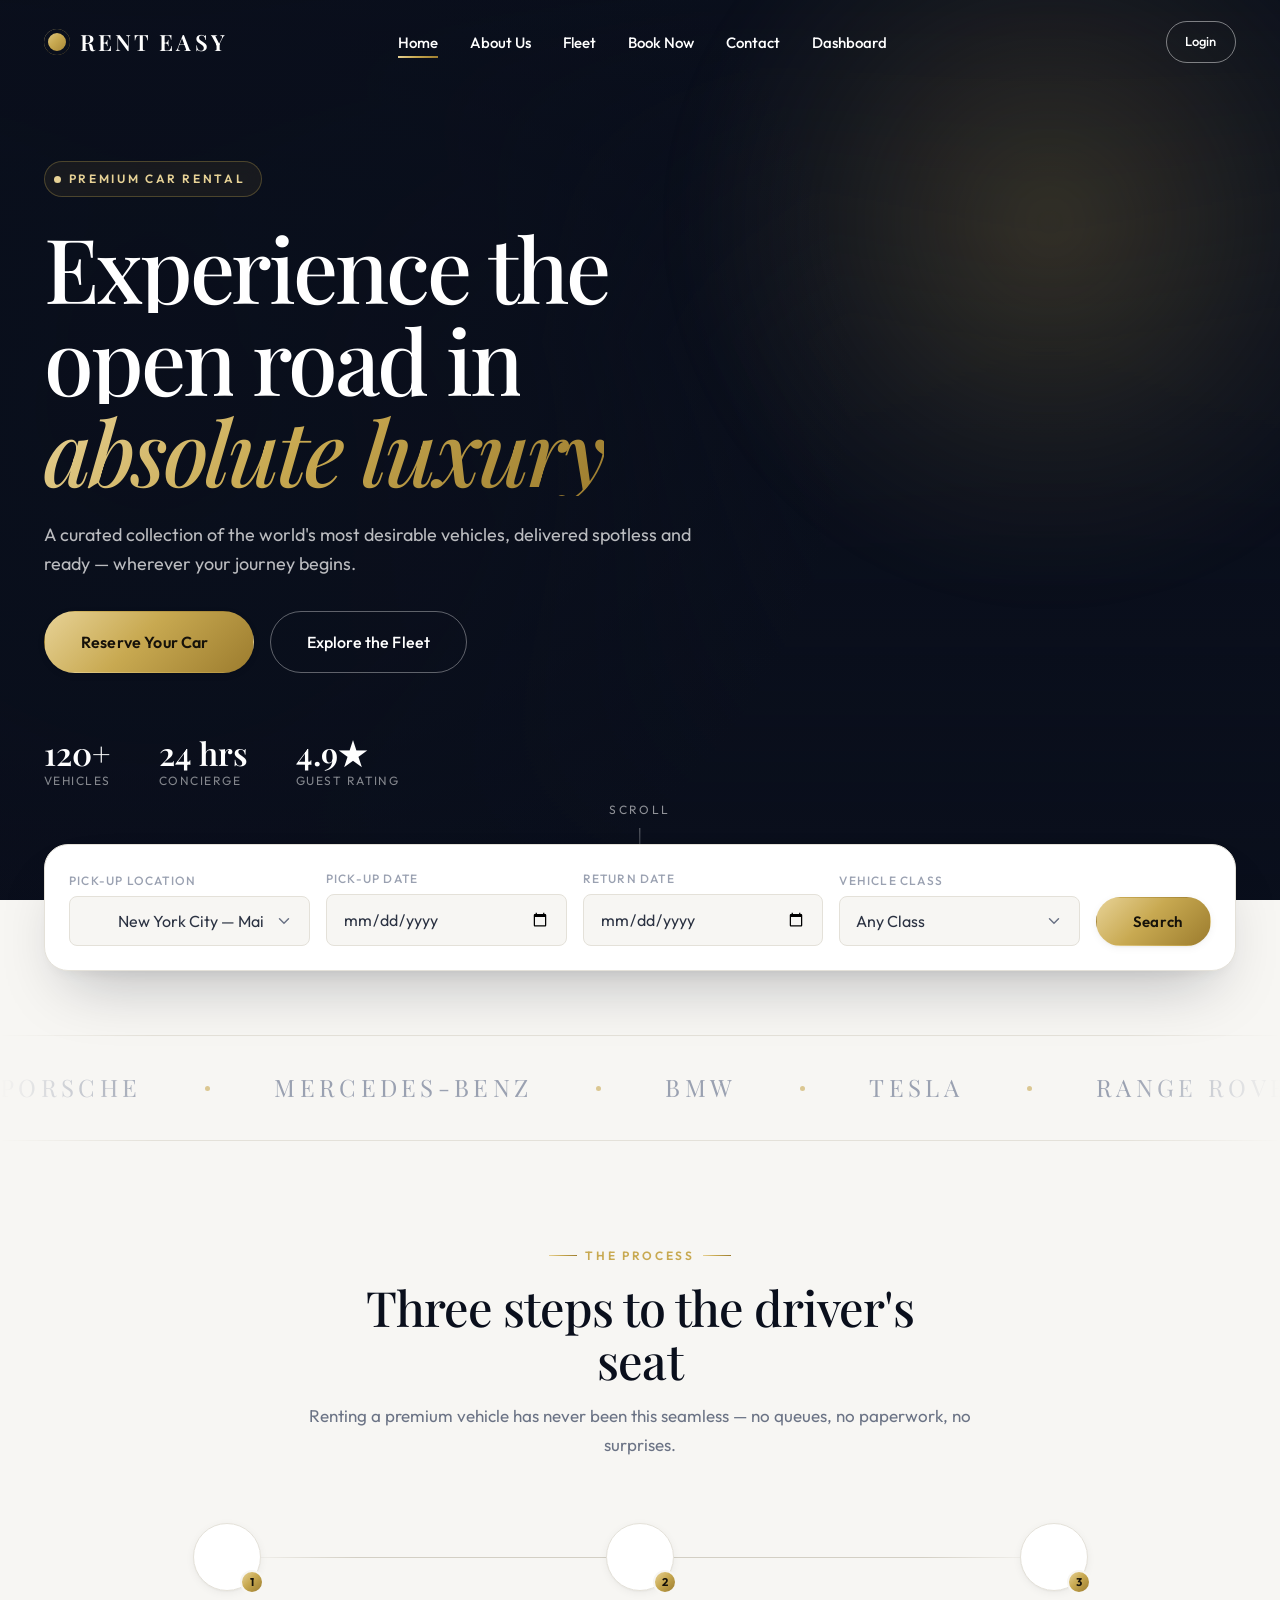
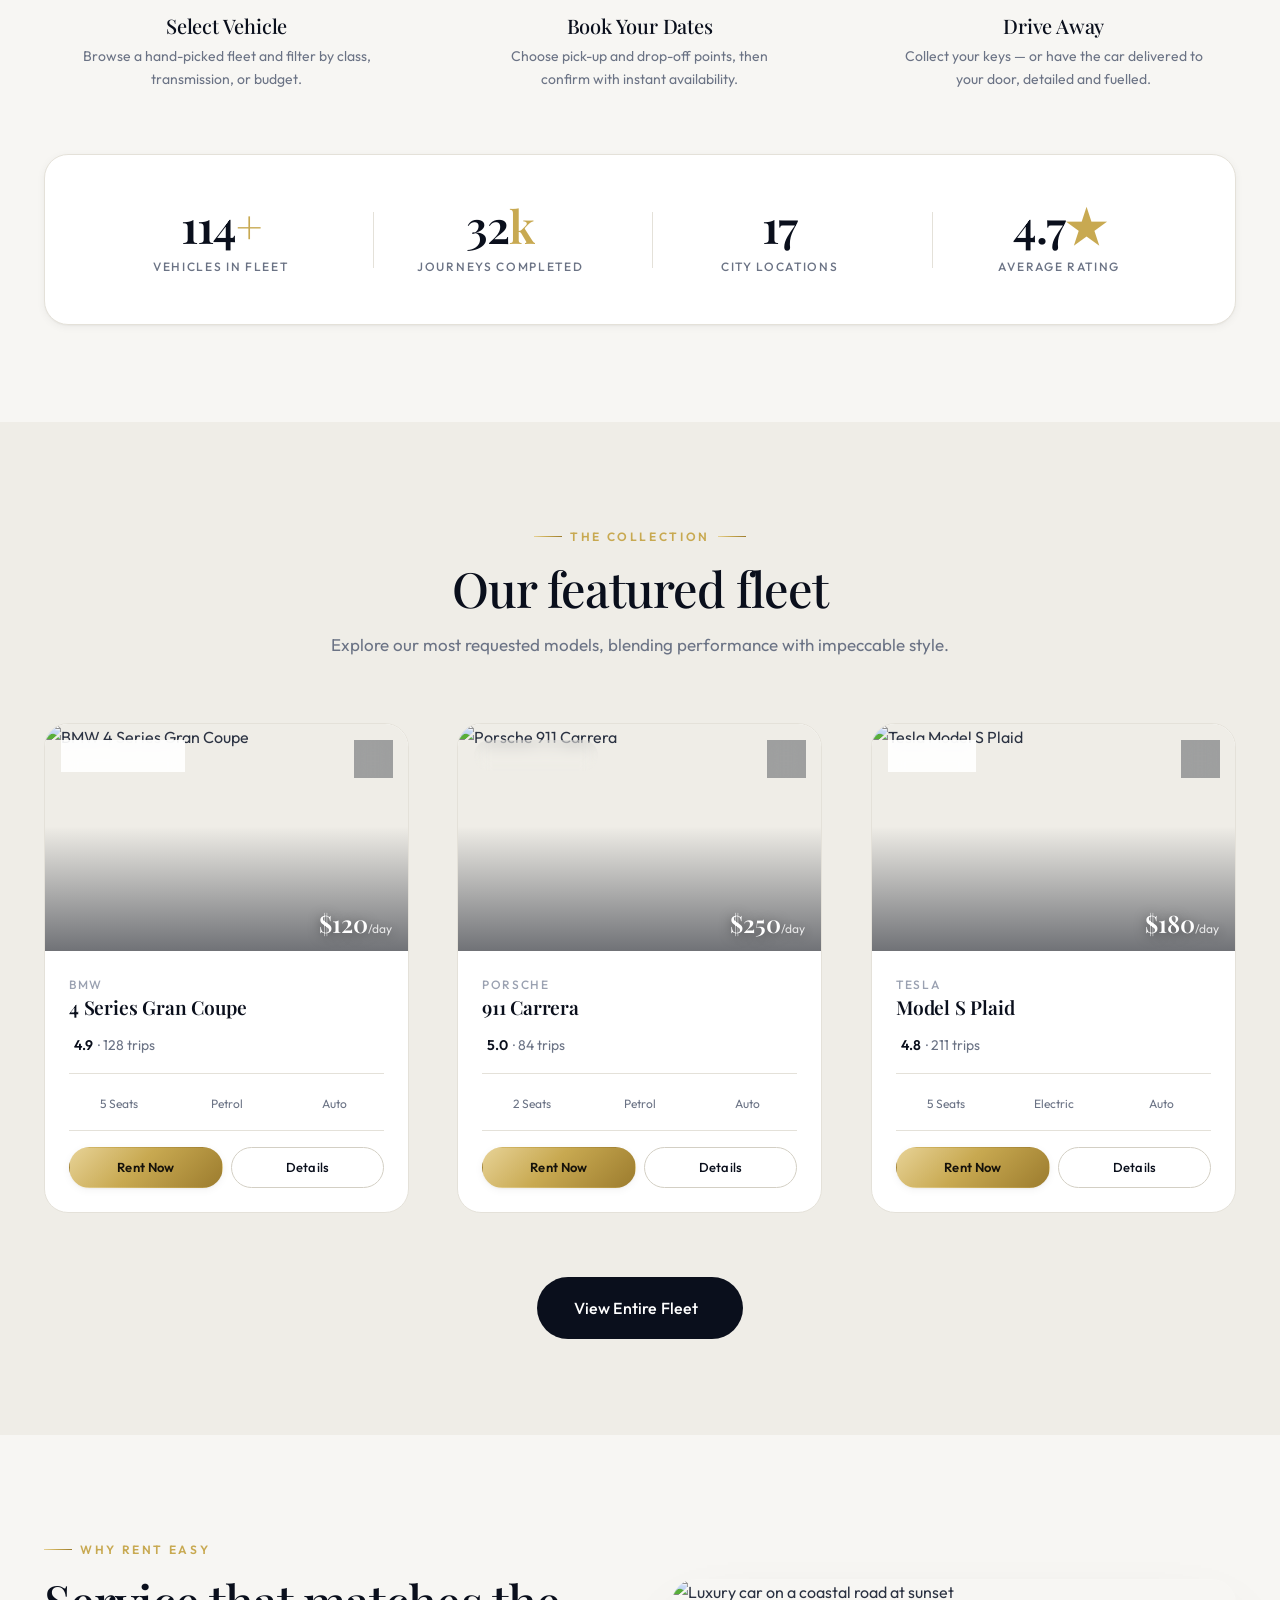
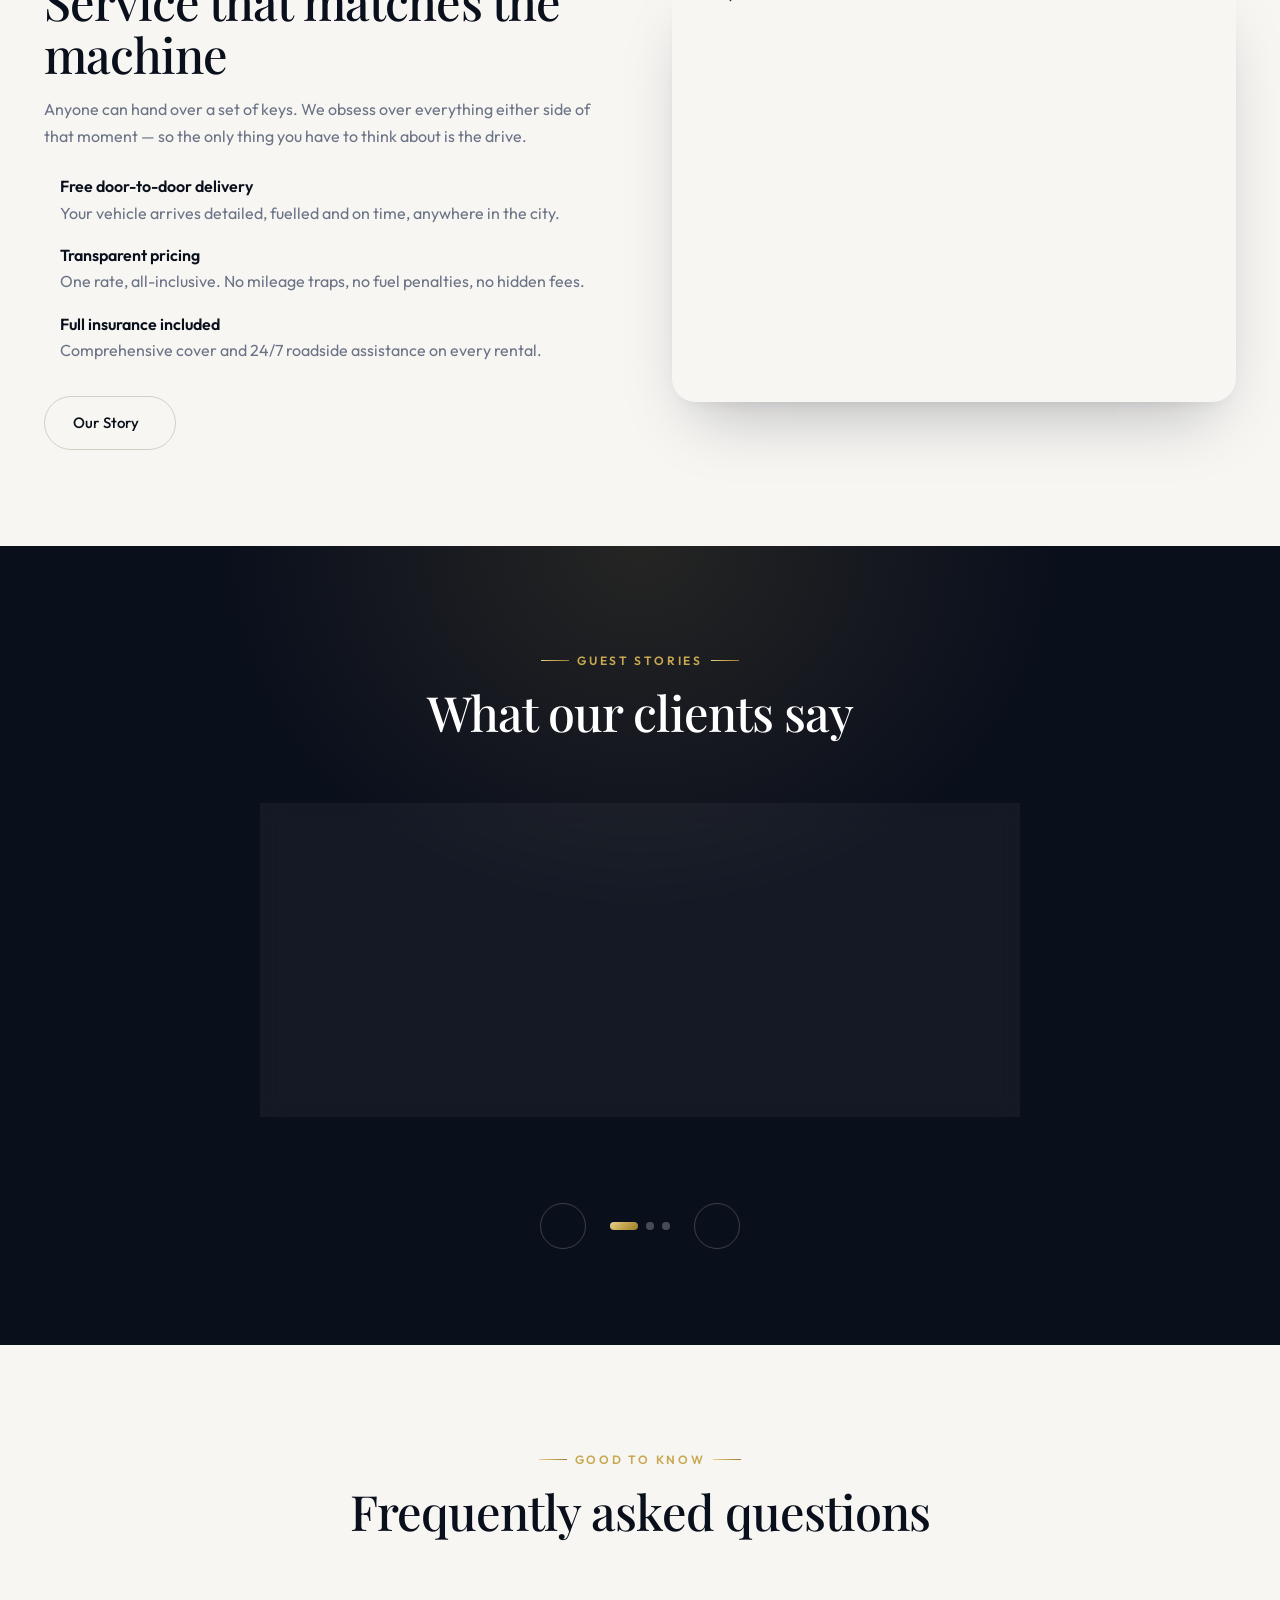
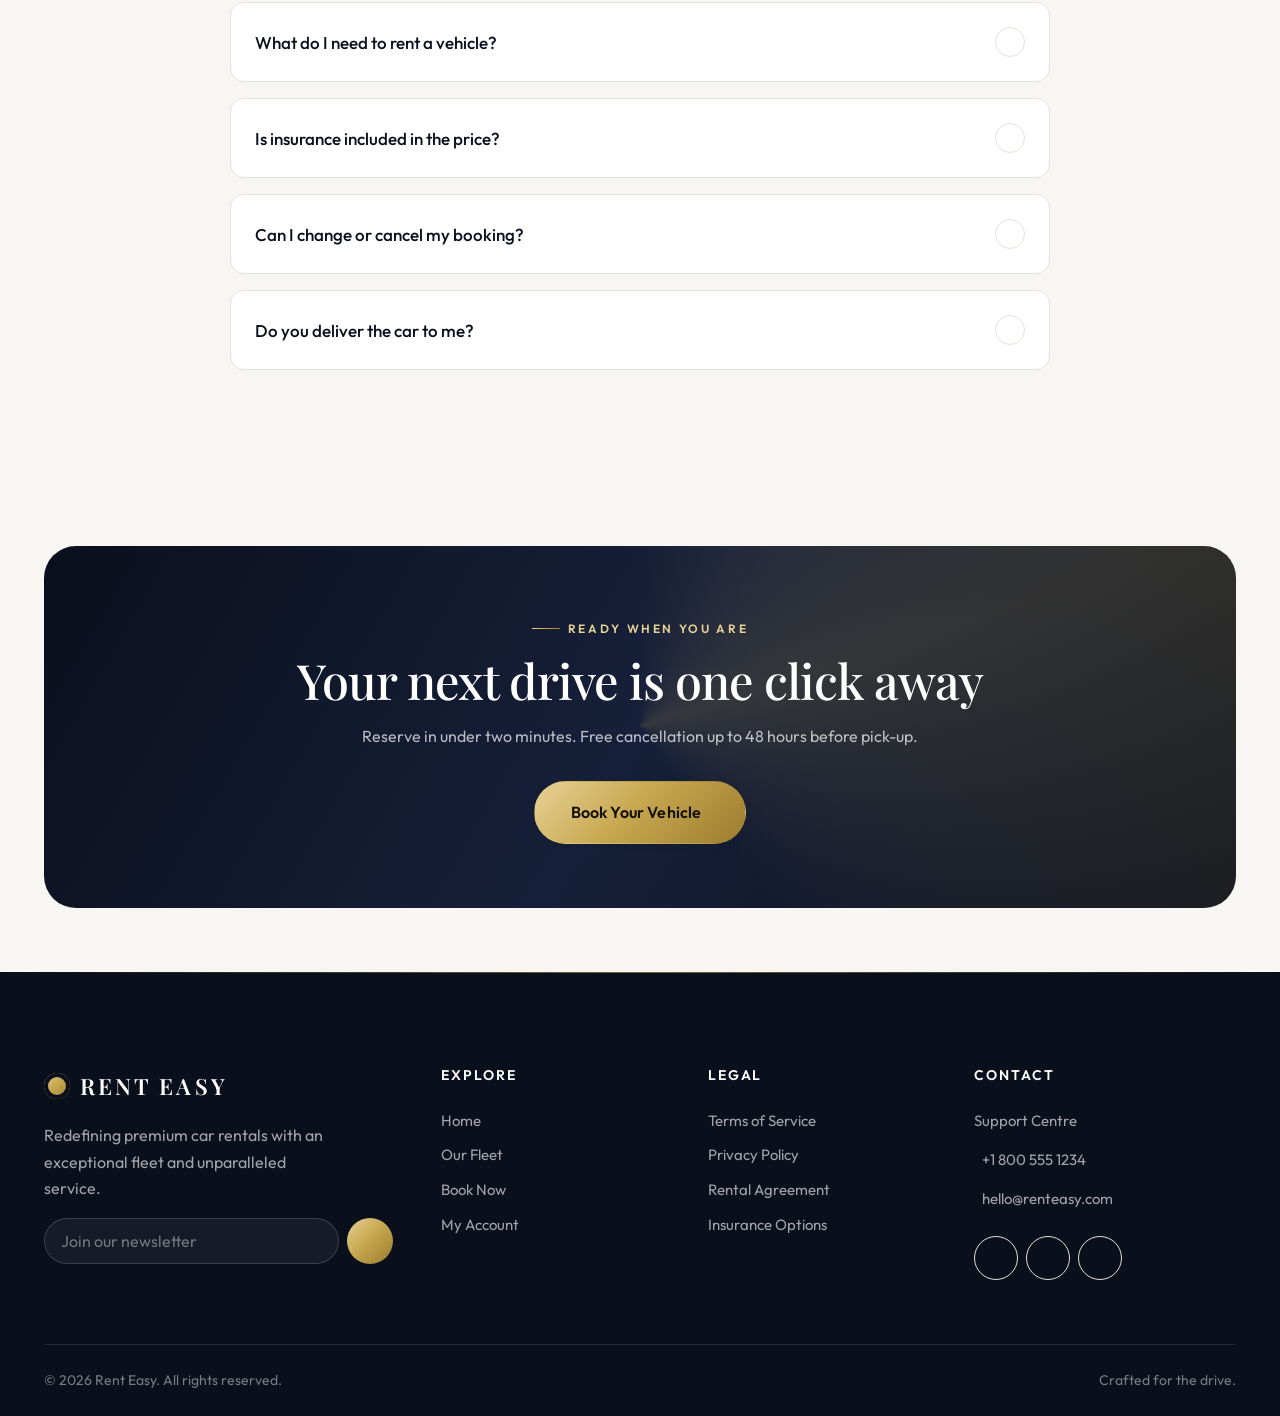
==== index.html @ 40c38293 "first commit" ====
<!DOCTYPE html>
<html lang="en" data-theme="light" dir="ltr">
<head>
  <meta charset="UTF-8">
  <meta name="viewport" content="width=device-width, initial-scale=1.0">
  <title>Rent Easy | Premium Car Rental</title>
  <meta name="description" content="Premium car rental service offering luxury, comfort, and performance vehicles for any occasion.">
  <meta name="theme-color" content="#0A0F1C">

  <!-- Fonts -->
  <link rel="preconnect" href="https://fonts.googleapis.com">
  <link rel="preconnect" href="https://fonts.gstatic.com" crossorigin>

  <!-- Icons -->
  <script src="https://unpkg.com/@phosphor-icons/web"></script>

  <!-- CSS -->
  <link rel="stylesheet" href="assets/css/style.css">
  <link rel="stylesheet" href="assets/css/rtl.css">

  <!-- JSON-LD for SEO -->
  <script type="application/ld+json">
  {
    "@context": "https://schema.org",
    "@type": "AutoRental",
    "name": "Rent Easy",
    "description": "Premium car rental service.",
    "url": "https://renteasy.example.com",
    "telephone": "+1-800-555-1234"
  }
  </script>
</head>
<body class="nav-on-dark">

  <!-- Navbar -->
  <nav class="navbar">
    <div class="container nav-container">
      <a href="index.html" class="logo">RENT EASY</a>

      <ul class="nav-links">
        <li><a href="index.html" class="nav-link active">Home</a></li>
        <li><a href="about.html" class="nav-link">About Us</a></li>
        <li><a href="fleet.html" class="nav-link">Fleet</a></li>
        <li><a href="booking.html" class="nav-link">Book Now</a></li>
        <li><a href="contact.html" class="nav-link">Contact</a></li>
        <li><a href="dashboard.html" class="nav-link">Dashboard</a></li>
      </ul>

      <div class="nav-actions">
        <button class="theme-toggle desktop-only" aria-label="Toggle Dark Mode">
          <i class="ph ph-moon"></i>
        </button>
        <button class="rtl-toggle desktop-only" aria-label="Toggle RTL">
          <i class="ph ph-arrows-left-right"></i>
        </button>
        <a href="login.html" class="btn btn-outline btn-sm desktop-only">Login</a>
        <button class="hamburger" aria-label="Menu">
          <i class="ph ph-list"></i>
        </button>
      </div>
    </div>
  </nav>

  <!-- Mobile Drawer -->
  <div class="drawer-overlay"></div>
  <aside class="mobile-drawer" aria-hidden="true">
    <div class="drawer-header">
      <a href="index.html" class="logo">RENT EASY</a>
      <button class="close-drawer" aria-label="Close Menu">
        <i class="ph ph-x"></i>
      </button>
    </div>

    <div class="drawer-links">
      <a href="index.html" class="nav-link active">Home <i class="ph ph-arrow-up-right"></i></a>
      <a href="about.html" class="nav-link">About Us <i class="ph ph-arrow-up-right"></i></a>
      <a href="fleet.html" class="nav-link">Fleet <i class="ph ph-arrow-up-right"></i></a>
      <a href="booking.html" class="nav-link">Book Now <i class="ph ph-arrow-up-right"></i></a>
      <a href="contact.html" class="nav-link">Contact <i class="ph ph-arrow-up-right"></i></a>
      <a href="dashboard.html" class="nav-link">Dashboard <i class="ph ph-arrow-up-right"></i></a>
      <a href="login.html" class="nav-link">Login <i class="ph ph-arrow-up-right"></i></a>
    </div>

    <div class="drawer-actions">
      <button class="theme-toggle">
        <i class="ph ph-moon"></i> Toggle Theme
      </button>
      <button class="rtl-toggle">
        <i class="ph ph-arrows-left-right"></i> Toggle Direction
      </button>
      <a href="booking.html" class="btn btn-primary btn-block">Reserve a Vehicle</a>
    </div>
  </aside>

  <main>
    <!-- Hero -->
    <section class="hero">
      <div class="hero-bg">
        <img src="https://images.unsplash.com/photo-1503376780353-7e6692767b70?ixlib=rb-4.0.3&auto=format&fit=crop&w=2000&q=80"
             alt="" aria-hidden="true" fetchpriority="high">
      </div>

      <div class="container">
        <div class="hero-content">
          <span class="hero-subtitle">Premium Car Rental</span>
          <h1 class="hero-title reveal-words">Experience the open road in <em>absolute luxury</em></h1>
          <p class="hero-desc">
            A curated collection of the world's most desirable vehicles, delivered
            spotless and ready — wherever your journey begins.
          </p>
          <div class="hero-cta">
            <a href="booking.html" class="btn btn-primary btn-lg">Reserve Your Car <i class="ph ph-arrow-right"></i></a>
            <a href="fleet.html" class="btn btn-outline btn-lg">Explore the Fleet</a>
          </div>

          <div class="hero-trust">
            <div class="hero-trust-item">
              <strong>120+</strong>
              <span>Vehicles</span>
            </div>
            <div class="hero-trust-item">
              <strong>24 hrs</strong>
              <span>Concierge</span>
            </div>
            <div class="hero-trust-item">
              <strong>4.9★</strong>
              <span>Guest Rating</span>
            </div>
          </div>
        </div>
      </div>

      <div class="scroll-cue" aria-hidden="true">
        <span>Scroll</span>
        <span class="scroll-cue-line"></span>
      </div>
    </section>

    <!-- Quick availability search -->
    <div class="container quick-search">
      <form class="quick-search-inner" action="booking.html" data-reveal="scale">
        <div class="form-group">
          <label class="form-label" for="qs-location">Pick-up Location</label>
          <div class="input-icon">
            <select class="form-control" id="qs-location" name="location">
              <option>New York City — Main Hub</option>
              <option>Los Angeles — Airport Hub</option>
              <option>Miami — Beachfront</option>
              <option>Chicago — Downtown</option>
            </select>
          </div>
        </div>
        <div class="form-group">
          <label class="form-label" for="qs-pickup">Pick-up Date</label>
          <input type="date" class="form-control" id="qs-pickup" name="pickup">
        </div>
        <div class="form-group">
          <label class="form-label" for="qs-return">Return Date</label>
          <input type="date" class="form-control" id="qs-return" name="return">
        </div>
        <div class="form-group">
          <label class="form-label" for="qs-class">Vehicle Class</label>
          <select class="form-control" id="qs-class" name="class">
            <option>Any Class</option>
            <option>Luxury Sedan</option>
            <option>Sports</option>
            <option>SUV</option>
            <option>Electric</option>
          </select>
        </div>
        <button type="submit" class="btn btn-primary">
          <i class="ph ph-magnifying-glass"></i> Search
        </button>
      </form>
    </div>

    <!-- Brand marquee -->
    <div class="marquee" aria-label="Brands in our fleet">
      <div class="marquee-track">
        <span class="marquee-item">Porsche</span>
        <span class="marquee-item">Mercedes-Benz</span>
        <span class="marquee-item">BMW</span>
        <span class="marquee-item">Tesla</span>
        <span class="marquee-item">Range Rover</span>
        <span class="marquee-item">Audi</span>
        <span class="marquee-item">Lexus</span>
      </div>
    </div>

    <!-- How It Works -->
    <section class="process">
      <div class="container text-center">
        <div class="section-heading text-center" data-reveal>
          <span class="eyebrow">The Process</span>
          <h2>Three steps to the driver's seat</h2>
          <p>Renting a premium vehicle has never been this seamless — no queues, no paperwork, no surprises.</p>
        </div>

        <div class="process-steps">
          <div class="process-step" data-reveal data-reveal-delay="0.05">
            <div class="step-orb" data-step="1"><i class="ph ph-car-profile"></i></div>
            <h3>Select Vehicle</h3>
            <p>Browse a hand-picked fleet and filter by class, transmission, or budget.</p>
          </div>
          <div class="process-step" data-reveal data-reveal-delay="0.15">
            <div class="step-orb" data-step="2"><i class="ph ph-calendar-check"></i></div>
            <h3>Book Your Dates</h3>
            <p>Choose pick-up and drop-off points, then confirm with instant availability.</p>
          </div>
          <div class="process-step" data-reveal data-reveal-delay="0.25">
            <div class="step-orb" data-step="3"><i class="ph ph-key"></i></div>
            <h3>Drive Away</h3>
            <p>Collect your keys — or have the car delivered to your door, detailed and fuelled.</p>
          </div>
        </div>

        <div class="stat-strip mt-8" data-reveal>
          <div class="stat">
            <span class="stat-num"><span data-count="120">0</span><span class="suffix">+</span></span>
            <span class="stat-label">Vehicles in Fleet</span>
          </div>
          <div class="stat">
            <span class="stat-num"><span data-count="34">0</span><span class="suffix">k</span></span>
            <span class="stat-label">Journeys Completed</span>
          </div>
          <div class="stat">
            <span class="stat-num"><span data-count="18">0</span></span>
            <span class="stat-label">City Locations</span>
          </div>
          <div class="stat">
            <span class="stat-num"><span data-count="4.9">0</span><span class="suffix">★</span></span>
            <span class="stat-label">Average Rating</span>
          </div>
        </div>
      </div>
    </section>

    <!-- Featured Fleet -->
    <section class="featured-fleet surface-alt">
      <div class="container">
        <div class="section-heading text-center" data-reveal>
          <span class="eyebrow">The Collection</span>
          <h2>Our featured fleet</h2>
          <p>Explore our most requested models, blending performance with impeccable style.</p>
        </div>

        <div class="grid grid-3">
          <!-- Car 1 -->
          <article class="vehicle-card" data-tilt="6" data-reveal data-reveal-delay="0.05">
            <div class="vehicle-media">
              <img src="https://images.unsplash.com/photo-1555215695-3004980ad54e?ixlib=rb-4.0.3&auto=format&fit=crop&w=900&q=80"
                   alt="BMW 4 Series Gran Coupe" loading="lazy">
              <span class="badge vehicle-tag">Luxury Sedan</span>
              <button class="vehicle-fav" type="button" data-fav="bmw-4" aria-label="Save BMW 4 Series to shortlist">
                <i class="ph ph-heart"></i>
              </button>
              <div class="vehicle-price-float">$120<small>/day</small></div>
            </div>
            <div class="vehicle-body">
              <div class="vehicle-head">
                <span class="vehicle-class">BMW</span>
                <h3 class="vehicle-name">4 Series Gran Coupe</h3>
              </div>
              <span class="vehicle-rating"><i class="ph-fill ph-star"></i> <b>4.9</b> · 128 trips</span>
              <div class="vehicle-specs">
                <div><i class="ph ph-users"></i> 5 Seats</div>
                <div><i class="ph ph-gas-pump"></i> Petrol</div>
                <div><i class="ph ph-steering-wheel"></i> Auto</div>
              </div>
              <div class="vehicle-actions">
                <a href="booking.html" class="btn btn-primary btn-sm">Rent Now</a>
                <a href="fleet.html" class="btn btn-outline btn-sm">Details</a>
              </div>
            </div>
          </article>

          <!-- Car 2 -->
          <article class="vehicle-card" data-tilt="6" data-reveal data-reveal-delay="0.15">
            <div class="vehicle-media">
              <img src="https://images.unsplash.com/photo-1503376760367-15637299ee85?ixlib=rb-4.0.3&auto=format&fit=crop&w=900&q=80"
                   alt="Porsche 911 Carrera" loading="lazy">
              <span class="badge vehicle-tag is-gold">Most Wanted</span>
              <button class="vehicle-fav" type="button" data-fav="porsche-911" aria-label="Save Porsche 911 to shortlist">
                <i class="ph ph-heart"></i>
              </button>
              <div class="vehicle-price-float">$250<small>/day</small></div>
            </div>
            <div class="vehicle-body">
              <div class="vehicle-head">
                <span class="vehicle-class">Porsche</span>
                <h3 class="vehicle-name">911 Carrera</h3>
              </div>
              <span class="vehicle-rating"><i class="ph-fill ph-star"></i> <b>5.0</b> · 84 trips</span>
              <div class="vehicle-specs">
                <div><i class="ph ph-users"></i> 2 Seats</div>
                <div><i class="ph ph-gas-pump"></i> Petrol</div>
                <div><i class="ph ph-steering-wheel"></i> Auto</div>
              </div>
              <div class="vehicle-actions">
                <a href="booking.html" class="btn btn-primary btn-sm">Rent Now</a>
                <a href="fleet.html" class="btn btn-outline btn-sm">Details</a>
              </div>
            </div>
          </article>

          <!-- Car 3 -->
          <article class="vehicle-card" data-tilt="6" data-reveal data-reveal-delay="0.25">
            <div class="vehicle-media">
              <img src="https://images.unsplash.com/photo-1606664515524-ed2f786a0bd6?ixlib=rb-4.0.3&auto=format&fit=crop&w=900&q=80"
                   alt="Tesla Model S Plaid" loading="lazy">
              <span class="badge vehicle-tag">Electric</span>
              <button class="vehicle-fav" type="button" data-fav="tesla-s" aria-label="Save Tesla Model S to shortlist">
                <i class="ph ph-heart"></i>
              </button>
              <div class="vehicle-price-float">$180<small>/day</small></div>
            </div>
            <div class="vehicle-body">
              <div class="vehicle-head">
                <span class="vehicle-class">Tesla</span>
                <h3 class="vehicle-name">Model S Plaid</h3>
              </div>
              <span class="vehicle-rating"><i class="ph-fill ph-star"></i> <b>4.8</b> · 211 trips</span>
              <div class="vehicle-specs">
                <div><i class="ph ph-users"></i> 5 Seats</div>
                <div><i class="ph ph-lightning"></i> Electric</div>
                <div><i class="ph ph-steering-wheel"></i> Auto</div>
              </div>
              <div class="vehicle-actions">
                <a href="booking.html" class="btn btn-primary btn-sm">Rent Now</a>
                <a href="fleet.html" class="btn btn-outline btn-sm">Details</a>
              </div>
            </div>
          </article>
        </div>

        <div class="text-center mt-8" data-reveal>
          <a href="fleet.html" class="btn btn-ink btn-lg">View Entire Fleet <i class="ph ph-arrow-right"></i></a>
        </div>
      </div>
    </section>

    <!-- Why us -->
    <section>
      <div class="container">
        <div class="split">
          <div data-reveal="left">
            <span class="eyebrow">Why Rent Easy</span>
            <h2>Service that matches the machine</h2>
            <p style="color: var(--text-muted); margin-top: var(--spacing-3);">
              Anyone can hand over a set of keys. We obsess over everything either side of that
              moment — so the only thing you have to think about is the drive.
            </p>

            <ul class="check-list">
              <li>
                <i class="ph-fill ph-check-circle"></i>
                <div><strong>Free door-to-door delivery</strong>Your vehicle arrives detailed, fuelled and on time, anywhere in the city.</div>
              </li>
              <li>
                <i class="ph-fill ph-check-circle"></i>
                <div><strong>Transparent pricing</strong>One rate, all-inclusive. No mileage traps, no fuel penalties, no hidden fees.</div>
              </li>
              <li>
                <i class="ph-fill ph-check-circle"></i>
                <div><strong>Full insurance included</strong>Comprehensive cover and 24/7 roadside assistance on every rental.</div>
              </li>
            </ul>

            <a href="about.html" class="btn btn-outline mt-5">Our Story <i class="ph ph-arrow-right"></i></a>
          </div>

          <div class="split-media" data-reveal="right">
            <img src="https://images.unsplash.com/photo-1560958089-b8a1929cea89?ixlib=rb-4.0.3&auto=format&fit=crop&w=1000&q=80"
                 alt="Luxury car on a coastal road at sunset" loading="lazy">
            <div class="float-card">
              <i class="ph-fill ph-seal-check"></i>
              <div>
                <strong>Zero-deposit rentals</strong>
                <span>On all verified accounts</span>
              </div>
            </div>
          </div>
        </div>
      </div>
    </section>

    <!-- Testimonials -->
    <section class="testimonials">
      <div class="container">
        <div class="section-heading text-center" data-reveal>
          <span class="eyebrow">Guest Stories</span>
          <h2>What our clients say</h2>
        </div>

        <div class="carousel" data-carousel="7000">
          <div class="carousel-viewport">
            <div class="carousel-track">
              <div class="carousel-slide">
                <figure class="testimonial-card">
                  <i class="ph-fill ph-quotes quote-mark"></i>
                  <div class="testimonial-stars" aria-label="Rated 5 out of 5">★★★★★</div>
                  <blockquote>
                    The seamless booking process and the immaculate condition of the Porsche 911
                    made our weekend trip absolutely perfect.
                  </blockquote>
                  <figcaption class="testimonial-author">
                    <img class="author-avatar" src="https://images.unsplash.com/photo-1500648767791-00dcc994a43e?ixlib=rb-4.0.3&auto=format&fit=crop&w=120&q=80" alt="" loading="lazy">
                    <div>
                      <h4>Michael D.</h4>
                      <span>Business Executive</span>
                    </div>
                  </figcaption>
                </figure>
              </div>

              <div class="carousel-slide">
                <figure class="testimonial-card">
                  <i class="ph-fill ph-quotes quote-mark"></i>
                  <div class="testimonial-stars" aria-label="Rated 5 out of 5">★★★★★</div>
                  <blockquote>
                    Rent Easy completely redefined my expectations. A high-end fleet, transparent
                    pricing, and support that actually picks up the phone.
                  </blockquote>
                  <figcaption class="testimonial-author">
                    <img class="author-avatar" src="https://images.unsplash.com/photo-1494790108377-be9c29b29330?ixlib=rb-4.0.3&auto=format&fit=crop&w=120&q=80" alt="" loading="lazy">
                    <div>
                      <h4>Sarah Jenkins</h4>
                      <span>Frequent Traveller</span>
                    </div>
                  </figcaption>
                </figure>
              </div>

              <div class="carousel-slide">
                <figure class="testimonial-card">
                  <i class="ph-fill ph-quotes quote-mark"></i>
                  <div class="testimonial-stars" aria-label="Rated 5 out of 5">★★★★★</div>
                  <blockquote>
                    They delivered the Range Rover to my hotel at 6am without a single reminder.
                    That is the whole service in one sentence.
                  </blockquote>
                  <figcaption class="testimonial-author">
                    <img class="author-avatar" src="https://images.unsplash.com/photo-1507003211169-0a1dd7228f2d?ixlib=rb-4.0.3&auto=format&fit=crop&w=120&q=80" alt="" loading="lazy">
                    <div>
                      <h4>Aditya R.</h4>
                      <span>Film Producer</span>
                    </div>
                  </figcaption>
                </figure>
              </div>
            </div>
          </div>

          <div class="carousel-controls">
            <button class="carousel-btn" type="button" data-carousel-prev aria-label="Previous testimonial">
              <i class="ph ph-arrow-left"></i>
            </button>
            <div class="carousel-dots"></div>
            <button class="carousel-btn" type="button" data-carousel-next aria-label="Next testimonial">
              <i class="ph ph-arrow-right"></i>
            </button>
          </div>
        </div>
      </div>
    </section>

    <!-- FAQ -->
    <section>
      <div class="container">
        <div class="section-heading text-center" data-reveal>
          <span class="eyebrow">Good to Know</span>
          <h2>Frequently asked questions</h2>
        </div>

        <div class="accordion" data-reveal>
          <div class="accordion-item">
            <button class="accordion-trigger" type="button">
              What do I need to rent a vehicle?
              <span class="accordion-icon"><i class="ph ph-plus"></i></span>
            </button>
            <div class="accordion-panel">
              <div class="accordion-panel-inner">
                A valid driving licence held for at least two years, a government-issued photo ID,
                and a credit card in the main driver's name. Drivers must be 23 or older for
                standard classes, and 28 or older for our performance range.
              </div>
            </div>
          </div>

          <div class="accordion-item">
            <button class="accordion-trigger" type="button">
              Is insurance included in the price?
              <span class="accordion-icon"><i class="ph ph-plus"></i></span>
            </button>
            <div class="accordion-panel">
              <div class="accordion-panel-inner">
                Yes. Every rental includes comprehensive cover, theft protection and 24/7 roadside
                assistance. Optional zero-excess cover can be added at checkout for $18 per day.
              </div>
            </div>
          </div>

          <div class="accordion-item">
            <button class="accordion-trigger" type="button">
              Can I change or cancel my booking?
              <span class="accordion-icon"><i class="ph ph-plus"></i></span>
            </button>
            <div class="accordion-panel">
              <div class="accordion-panel-inner">
                Free changes and full refunds are available up to 48 hours before pick-up.
                Within 48 hours we credit the full amount against a future rental.
              </div>
            </div>
          </div>

          <div class="accordion-item">
            <button class="accordion-trigger" type="button">
              Do you deliver the car to me?
              <span class="accordion-icon"><i class="ph ph-plus"></i></span>
            </button>
            <div class="accordion-panel">
              <div class="accordion-panel-inner">
                Complimentary delivery and collection is offered within 25 miles of any of our
                18 city hubs. Airport handovers are met kerbside by a member of our concierge team.
              </div>
            </div>
          </div>
        </div>
      </div>
    </section>

    <!-- CTA -->
    <section class="section-tight">
      <div class="container">
        <div class="cta-band" data-reveal="scale">
          <span class="eyebrow" style="color: var(--gold-200);">Ready When You Are</span>
          <h2>Your next drive is one click away</h2>
          <p>Reserve in under two minutes. Free cancellation up to 48 hours before pick-up.</p>
          <a href="booking.html" class="btn btn-primary btn-lg">Book Your Vehicle <i class="ph ph-arrow-right"></i></a>
        </div>
      </div>
    </section>
  </main>

  <!-- Footer -->
  <footer class="footer">
    <div class="container">
      <div class="footer-grid">
        <div class="footer-col">
          <span class="logo">RENT EASY</span>
          <p style="color: rgba(255,255,255,0.62); margin-top: var(--spacing-3); max-width: 280px;">
            Redefining premium car rentals with an exceptional fleet and unparalleled service.
          </p>
          <form class="newsletter">
            <label class="sr-only" for="nl-email">Email address</label>
            <input type="email" id="nl-email" placeholder="Join our newsletter" autocomplete="email">
            <button type="submit" aria-label="Subscribe"><i class="ph ph-paper-plane-tilt"></i></button>
          </form>
        </div>
        <div class="footer-col">
          <h4>Explore</h4>
          <ul class="footer-links">
            <li><a href="index.html">Home</a></li>
            <li><a href="fleet.html">Our Fleet</a></li>
            <li><a href="booking.html">Book Now</a></li>
            <li><a href="dashboard.html">My Account</a></li>
          </ul>
        </div>
        <div class="footer-col">
          <h4>Legal</h4>
          <ul class="footer-links">
            <li><a href="#">Terms of Service</a></li>
            <li><a href="#">Privacy Policy</a></li>
            <li><a href="#">Rental Agreement</a></li>
            <li><a href="#">Insurance Options</a></li>
          </ul>
        </div>
        <div class="footer-col">
          <h4>Contact</h4>
          <ul class="footer-links">
            <li><a href="contact.html">Support Centre</a></li>
            <li><a href="tel:+18005551234"><i class="ph ph-phone"></i> +1 800 555 1234</a></li>
            <li><a href="mailto:hello@renteasy.com"><i class="ph ph-envelope"></i> hello@renteasy.com</a></li>
          </ul>
          <div class="social-links mt-4">
            <a href="#" aria-label="Instagram"><i class="ph ph-instagram-logo"></i></a>
            <a href="#" aria-label="X"><i class="ph ph-twitter-logo"></i></a>
            <a href="#" aria-label="Facebook"><i class="ph ph-facebook-logo"></i></a>
          </div>
        </div>
      </div>
      <div class="footer-bottom">
        <p>&copy; 2026 Rent Easy. All rights reserved.</p>
        <p>Crafted for the drive.</p>
        <!-- GA_TAG -->
      </div>
    </div>
  </footer>

  <!-- Scripts -->
  <script src="assets/js/main.js"></script>
</body>
</html>
---- assets/css/style.css ----
/*
  Website Name: Rent Easy
  Industry: Automotive (Car Rental)
  Design system: "Midnight & Gold" — premium editorial
*/

@import url('https://fonts.googleapis.com/css2?family=Outfit:wght@200;300;400;500;600;700&family=Playfair+Display:ital,wght@0,400;0,500;0,600;0,700;1,400&display=swap');

:root {
  /* Brand */
  --ink: #0A0F1C;          /* deepest midnight */
  --ink-soft: #121A2B;
  --primary: #0A0F1C;
  --secondary: #FFFFFF;

  /* Gold ramp */
  --gold-100: #F6ECC9;
  --gold-200: #E7D296;
  --gold-300: #D4B865;
  --accent: #C8A951;
  --gold-600: #A98A3A;
  --gold-700: #7E6528;
  --gold-gradient: linear-gradient(135deg, #E7D296 0%, #C8A951 45%, #9C7C2E 100%);
  --gold-sheen: linear-gradient(120deg, transparent 20%, rgba(255,255,255,.55) 50%, transparent 80%);

  /* Neutrals — light theme */
  --text-main: #2B3242;
  --text-muted: #6B7385;
  --text-faint: #9AA1B1;
  --bg-main: #F7F6F3;      /* warm bone */
  --bg-alt: #EFEDE7;
  --bg-card: #FFFFFF;
  --border-color: #E4E1D9;
  --border-strong: #D3CFC4;

  --error: #DC2F3C;
  --success: #17915C;

  /* Surfaces */
  --glass: rgba(255, 255, 255, 0.72);
  --glass-border: rgba(255, 255, 255, 0.6);
  --overlay-ink: rgba(10, 15, 28, 0.72);

  /* Typography */
  --font-heading: 'Playfair Display', 'Times New Roman', serif;
  --font-body: 'Outfit', system-ui, -apple-system, sans-serif;

  --fs-display: clamp(3rem, 7vw, 6rem);
  --fs-h1: clamp(2.5rem, 5.2vw, 4.25rem);
  --fs-h2: clamp(2rem, 3.8vw, 3.15rem);
  --fs-h3: clamp(1.35rem, 2.4vw, 1.85rem);
  --fs-body: 1rem;
  --fs-small: 0.875rem;
  --fs-micro: 0.75rem;

  --fw-h1: 500;
  --fw-h2: 500;
  --fw-h3: 500;
  --fw-body: 400;

  --lh-heading: 1.08;
  --lh-body: 1.65;
  --tracking-eyebrow: 0.22em;

  /* Spacing */
  --spacing-1: 0.25rem;
  --spacing-2: 0.5rem;
  --spacing-3: 1rem;
  --spacing-4: 1.5rem;
  --spacing-5: 2rem;
  --spacing-6: 3rem;
  --spacing-8: 4rem;
  --spacing-12: 6rem;
  --spacing-16: 8rem;

  /* UI Tokens */
  --radius-sm: 8px;
  --radius: 14px;
  --radius-lg: 24px;
  --radius-xl: 32px;
  --radius-pill: 999px;

  --shadow-xs: 0 1px 2px rgba(10, 15, 28, .04);
  --shadow-sm: 0 2px 8px rgba(10, 15, 28, .05), 0 1px 2px rgba(10, 15, 28, .04);
  --shadow: 0 12px 32px -12px rgba(10, 15, 28, .16), 0 2px 8px -2px rgba(10, 15, 28, .06);
  --shadow-lg: 0 32px 64px -24px rgba(10, 15, 28, .28), 0 8px 20px -12px rgba(10, 15, 28, .12);
  --shadow-gold: 0 18px 44px -18px rgba(200, 169, 81, .55);

  --ease-out: cubic-bezier(0.16, 1, 0.3, 1);
  --ease-inout: cubic-bezier(0.65, 0, 0.35, 1);
  --transition: all .35s cubic-bezier(0.16, 1, 0.3, 1);

  --nav-h: 84px;
}

[data-theme="dark"] {
  --primary: #FFFFFF;
  --secondary: #0A0F1C;

  --text-main: #E9EBF0;
  --text-muted: #99A1B3;
  --text-faint: #6C7488;
  --bg-main: #060911;
  --bg-alt: #0B1120;
  --bg-card: #0E1522;
  --border-color: #1D2637;
  --border-strong: #2A3549;

  --glass: rgba(14, 21, 34, 0.72);
  --glass-border: rgba(255, 255, 255, 0.08);

  --shadow-xs: 0 1px 2px rgba(0, 0, 0, .4);
  --shadow-sm: 0 2px 10px rgba(0, 0, 0, .45);
  --shadow: 0 14px 36px -14px rgba(0, 0, 0, .75), 0 2px 8px rgba(0, 0, 0, .35);
  --shadow-lg: 0 36px 72px -28px rgba(0, 0, 0, .85), 0 10px 24px -14px rgba(0, 0, 0, .6);
  --shadow-gold: 0 18px 44px -18px rgba(200, 169, 81, .35);
}

/* ============ Base ============ */
*, *::before, *::after { box-sizing: border-box; margin: 0; padding: 0; }

html {
  scroll-behavior: smooth;
  scroll-padding-top: calc(var(--nav-h) + 20px);
  -webkit-text-size-adjust: 100%;
}

body {
  font-family: var(--font-body);
  font-size: var(--fs-body);
  font-weight: var(--fw-body);
  line-height: var(--lh-body);
  color: var(--text-main);
  background-color: var(--bg-main);
  transition: background-color .4s var(--ease-out), color .4s var(--ease-out);
  overflow-x: hidden;
  -webkit-font-smoothing: antialiased;
  -moz-osx-font-smoothing: grayscale;
}

img { max-width: 100%; height: auto; display: block; }
a { color: inherit; text-decoration: none; transition: var(--transition); }
ul { list-style: none; }
button, input, select, textarea { font-family: inherit; font-size: inherit; color: inherit; }

::selection { background: var(--accent); color: #0A0F1C; }

:focus-visible {
  outline: 2px solid var(--accent);
  outline-offset: 3px;
  border-radius: 4px;
}

.sr-only {
  position: absolute; width: 1px; height: 1px;
  padding: 0; margin: -1px; overflow: hidden;
  clip: rect(0, 0, 0, 0); white-space: nowrap; border: 0;
}

/* Custom scrollbar */
::-webkit-scrollbar { width: 10px; height: 10px; }
::-webkit-scrollbar-track { background: var(--bg-alt); }
::-webkit-scrollbar-thumb {
  background: var(--border-strong);
  border-radius: var(--radius-pill);
  border: 2px solid var(--bg-alt);
}
::-webkit-scrollbar-thumb:hover { background: var(--accent); }

/* ============ Typography ============ */
h1, h2, h3, h4, h5, h6 {
  font-family: var(--font-heading);
  line-height: var(--lh-heading);
  color: var(--primary);
  font-weight: 500;
}

h1 { font-size: var(--fs-h1); font-weight: var(--fw-h1); letter-spacing: -0.025em; }
h2 { font-size: var(--fs-h2); font-weight: var(--fw-h2); letter-spacing: -0.02em; }
h3 { font-size: var(--fs-h3); font-weight: var(--fw-h3); letter-spacing: -0.01em; }
h4 { font-size: 1.125rem; font-weight: 600; font-family: var(--font-body); letter-spacing: -0.005em; }

.text-center { text-align: center; }
.text-gold { color: var(--accent); }

.gold-text {
  background: var(--gold-gradient);
  -webkit-background-clip: text;
  background-clip: text;
  -webkit-text-fill-color: transparent;
  color: transparent;
}

/* Eyebrow label */
.eyebrow {
  display: inline-flex;
  align-items: center;
  gap: var(--spacing-2);
  font-size: var(--fs-micro);
  font-weight: 600;
  letter-spacing: var(--tracking-eyebrow);
  text-transform: uppercase;
  color: var(--accent);
  margin-bottom: var(--spacing-3);
}

.eyebrow::before {
  content: '';
  width: 28px;
  height: 1px;
  background: var(--gold-gradient);
}

.text-center .eyebrow::after {
  content: '';
  width: 28px;
  height: 1px;
  background: var(--gold-gradient);
}

.section-heading { margin-bottom: var(--spacing-8); }

.section-heading h2 { max-width: 20ch; }
.section-heading.text-center h2 { margin-inline: auto; }

.section-heading p {
  color: var(--text-muted);
  max-width: 62ch;
  margin-top: var(--spacing-3);
  font-size: 1.0625rem;
}
.section-heading.text-center p { margin-inline: auto; }

/* ============ Layout ============ */
.container {
  width: 100%;
  max-width: 1240px;
  margin: 0 auto;
  padding: 0 var(--spacing-4);
}

section { padding: var(--spacing-12) 0; }
.section-tight { padding: var(--spacing-8) 0; }

.grid { display: grid; gap: var(--spacing-6); }

.surface-alt { background-color: var(--bg-alt); }

.surface-ink {
  background-color: var(--ink);
  color: rgba(255, 255, 255, .78);
  position: relative;
  overflow: hidden;
}
.surface-ink h1, .surface-ink h2, .surface-ink h3, .surface-ink h4 { color: #fff; }

/* Hairline divider */
.rule {
  height: 1px;
  background: linear-gradient(90deg, transparent, var(--border-color) 20%, var(--border-color) 80%, transparent);
  border: 0;
}

/* ============ Scroll progress ============ */
.scroll-progress {
  position: fixed;
  top: 0; left: 0;
  height: 2px;
  width: 100%;
  transform: scaleX(0);
  transform-origin: 0 50%;
  background: var(--gold-gradient);
  z-index: 1200;
  pointer-events: none;
}
[dir="rtl"] .scroll-progress { transform-origin: 100% 50%; }

/* ============ Navbar ============ */
.navbar {
  position: fixed;
  top: 0;
  width: 100%;
  background: transparent;
  z-index: 1000;
  border-bottom: 1px solid transparent;
  transition: background-color .4s var(--ease-out), border-color .4s var(--ease-out),
              box-shadow .4s var(--ease-out), backdrop-filter .4s var(--ease-out);
}

.navbar.scrolled {
  background: var(--glass);
  -webkit-backdrop-filter: blur(18px) saturate(160%);
  backdrop-filter: blur(18px) saturate(160%);
  border-bottom-color: var(--border-color);
  box-shadow: var(--shadow-sm);
}

/* Pages with a light body under the nav need the bar readable from the start */
.navbar.solid {
  background: var(--glass);
  -webkit-backdrop-filter: blur(18px) saturate(160%);
  backdrop-filter: blur(18px) saturate(160%);
  border-bottom-color: var(--border-color);
}

.nav-container {
  display: flex;
  align-items: center;
  justify-content: space-between;
  height: var(--nav-h);
  transition: height .4s var(--ease-out);
}

.navbar.scrolled .nav-container { height: 68px; }

.logo {
  font-family: var(--font-heading);
  font-size: 1.4rem;
  font-weight: 600;
  color: var(--primary);
  letter-spacing: .14em;
  display: inline-flex;
  align-items: center;
  gap: .6rem;
}

.logo::before {
  content: '';
  width: 26px;
  height: 26px;
  border-radius: 50%;
  background: var(--gold-gradient);
  box-shadow: inset 0 0 0 4px var(--bg-main);
  flex: none;
  transition: var(--transition);
}

.logo:hover::before { transform: rotate(180deg) scale(1.08); }

/* Hero-overlay nav (dark hero pages, before scroll) */
.nav-on-dark .navbar:not(.scrolled) .logo,
.nav-on-dark .navbar:not(.scrolled) .nav-link,
.nav-on-dark .navbar:not(.scrolled) .theme-toggle,
.nav-on-dark .navbar:not(.scrolled) .rtl-toggle,
.nav-on-dark .navbar:not(.scrolled) .hamburger { color: #fff; }

.nav-on-dark .navbar:not(.scrolled) .logo::before { box-shadow: inset 0 0 0 4px var(--ink); }

.nav-on-dark .navbar:not(.scrolled) .btn-outline {
  border-color: rgba(255, 255, 255, .45);
  color: #fff;
}
.nav-on-dark .navbar:not(.scrolled) .btn-outline:hover {
  background: #fff;
  color: var(--ink);
  border-color: #fff;
}

.nav-links {
  display: flex;
  gap: var(--spacing-5);
  align-items: center;
}

.nav-link {
  font-weight: 500;
  font-size: .9375rem;
  color: var(--text-main);
  position: relative;
  padding: .25rem 0;
}

.nav-link::after {
  content: '';
  position: absolute;
  width: 0;
  height: 1.5px;
  bottom: -2px;
  inset-inline-start: 0;
  background: var(--gold-gradient);
  transition: width .4s var(--ease-out);
}

.nav-link:hover { color: var(--accent); }
.nav-link:hover::after, .nav-link.active::after { width: 100%; }
.nav-link.active { color: var(--accent); }

.nav-actions {
  display: flex;
  align-items: center;
  gap: var(--spacing-3);
}

.hamburger {
  display: none;
  background: none;
  border: none;
  font-size: 1.6rem;
  color: var(--text-main);
  cursor: pointer;
  line-height: 1;
  padding: 6px;
}

.theme-toggle, .rtl-toggle {
  background: none;
  border: 1px solid transparent;
  color: var(--text-main);
  font-size: 1.15rem;
  width: 38px;
  height: 38px;
  border-radius: 50%;
  cursor: pointer;
  display: inline-flex;
  align-items: center;
  justify-content: center;
  transition: var(--transition);
}

.theme-toggle:hover, .rtl-toggle:hover {
  color: var(--accent);
  border-color: var(--border-color);
  transform: translateY(-1px);
}

.theme-toggle i { transition: transform .5s var(--ease-out); }
.theme-toggle:hover i { transform: rotate(35deg); }

/* ============ Mobile Drawer ============ */
.mobile-drawer {
  position: fixed;
  top: 0;
  inset-inline-end: -100%;
  width: 100%;
  max-width: 380px;
  height: 100dvh;
  background-color: var(--bg-card);
  z-index: 1101;
  padding: var(--spacing-5) var(--spacing-4) var(--spacing-6);
  transition: inset-inline-end .5s var(--ease-out);
  box-shadow: var(--shadow-lg);
  display: flex;
  flex-direction: column;
  border-inline-start: 1px solid var(--border-color);
}

.mobile-drawer.open { inset-inline-end: 0; }

.drawer-header {
  display: flex;
  justify-content: space-between;
  align-items: center;
  margin-bottom: var(--spacing-6);
  padding-bottom: var(--spacing-4);
  border-bottom: 1px solid var(--border-color);
}

.close-drawer {
  background: none;
  border: 1px solid var(--border-color);
  width: 40px; height: 40px;
  border-radius: 50%;
  font-size: 1.25rem;
  color: var(--text-main);
  cursor: pointer;
  display: inline-flex;
  align-items: center;
  justify-content: center;
  transition: var(--transition);
}
.close-drawer:hover { background: var(--accent); color: #fff; border-color: var(--accent); }

.drawer-links { display: flex; flex-direction: column; }

.drawer-links .nav-link {
  font-size: 1.35rem;
  font-family: var(--font-heading);
  display: flex;
  align-items: center;
  justify-content: space-between;
  padding: var(--spacing-3) 0;
  min-height: 52px;
  border-bottom: 1px solid var(--border-color);
  opacity: 0;
  transform: translateX(24px);
}

.mobile-drawer.open .drawer-links .nav-link {
  animation: drawerIn .5s var(--ease-out) forwards;
}

.drawer-links .nav-link:nth-child(1) { animation-delay: .08s; }
.drawer-links .nav-link:nth-child(2) { animation-delay: .14s; }
.drawer-links .nav-link:nth-child(3) { animation-delay: .20s; }
.drawer-links .nav-link:nth-child(4) { animation-delay: .26s; }
.drawer-links .nav-link:nth-child(5) { animation-delay: .32s; }
.drawer-links .nav-link:nth-child(6) { animation-delay: .38s; }

@keyframes drawerIn { to { opacity: 1; transform: translateX(0); } }

.drawer-links .nav-link::after { display: none; }

.drawer-actions {
  margin-top: auto;
  display: flex;
  flex-direction: column;
  gap: var(--spacing-2);
  padding-top: var(--spacing-5);
}

.drawer-actions .theme-toggle,
.drawer-actions .rtl-toggle {
  justify-content: flex-start;
  gap: var(--spacing-3);
  padding: var(--spacing-2) var(--spacing-3);
  font-size: 1rem;
  width: 100%;
  height: auto;
  min-height: 46px;
  border-radius: var(--radius-sm);
  border-color: var(--border-color);
}

.drawer-overlay {
  position: fixed;
  inset: 0;
  background: rgba(10, 15, 28, .55);
  -webkit-backdrop-filter: blur(3px);
  backdrop-filter: blur(3px);
  z-index: 1100;
  opacity: 0;
  visibility: hidden;
  transition: opacity .4s var(--ease-out), visibility .4s;
}

.drawer-overlay.open { opacity: 1; visibility: visible; }

/* ============ Buttons ============ */
.btn {
  position: relative;
  display: inline-flex;
  align-items: center;
  justify-content: center;
  padding: .875rem 1.75rem;
  font-weight: 500;
  font-size: .9375rem;
  letter-spacing: .01em;
  border-radius: var(--radius-pill);
  transition: transform .35s var(--ease-out), box-shadow .35s var(--ease-out),
              background-color .35s var(--ease-out), color .35s var(--ease-out),
              border-color .35s var(--ease-out);
  cursor: pointer;
  border: 1px solid transparent;
  gap: var(--spacing-2);
  overflow: hidden;
  isolation: isolate;
  white-space: nowrap;
  min-height: 48px;
}

.btn i { font-size: 1.15em; transition: transform .35s var(--ease-out); }
.btn:hover i.ph-arrow-right { transform: translateX(4px); }

/* Sheen sweep */
.btn::after {
  content: '';
  position: absolute;
  inset: 0;
  background: var(--gold-sheen);
  transform: translateX(-120%);
  transition: transform .7s var(--ease-out);
  z-index: -1;
  opacity: .7;
}
.btn:hover::after { transform: translateX(120%); }

.btn-primary {
  background: var(--gold-gradient);
  color: #16120A;
  font-weight: 600;
  box-shadow: var(--shadow-sm);
}

.btn-primary:hover {
  transform: translateY(-3px);
  box-shadow: var(--shadow-gold);
  color: #16120A;
}

.btn-primary:active { transform: translateY(-1px); }

.btn-ink {
  background: var(--ink);
  color: #fff;
}
.btn-ink:hover { transform: translateY(-3px); box-shadow: var(--shadow-lg); }
[data-theme="dark"] .btn-ink { background: #fff; color: var(--ink); }

.btn-outline {
  background-color: transparent;
  border-color: var(--border-strong);
  color: var(--primary);
}

.btn-outline:hover {
  background-color: var(--primary);
  color: var(--bg-card);
  border-color: var(--primary);
  transform: translateY(-3px);
  box-shadow: var(--shadow);
}

.btn-ghost {
  background: transparent;
  color: var(--primary);
  padding-inline: .75rem;
}
.btn-ghost:hover { color: var(--accent); }

.btn-sm { padding: .55rem 1.15rem; font-size: .8125rem; min-height: 40px; }
.btn-lg { padding: 1.0625rem 2.25rem; font-size: 1rem; min-height: 56px; }
.btn-block { width: 100%; }

.btn:disabled, .btn[disabled] { opacity: .5; pointer-events: none; }

/* Ripple */
.ripple {
  position: absolute;
  border-radius: 50%;
  transform: scale(0);
  background: rgba(255, 255, 255, .45);
  animation: rippleOut .65s var(--ease-out) forwards;
  pointer-events: none;
  z-index: -1;
}
@keyframes rippleOut { to { transform: scale(3.2); opacity: 0; } }

/* ============ Badges & pills ============ */
.badge {
  display: inline-flex;
  align-items: center;
  gap: .4rem;
  padding: .3rem .75rem;
  border-radius: var(--radius-pill);
  font-size: var(--fs-micro);
  font-weight: 600;
  letter-spacing: .06em;
  text-transform: uppercase;
  background: var(--bg-alt);
  color: var(--text-muted);
  border: 1px solid var(--border-color);
}

.badge-gold {
  background: linear-gradient(135deg, rgba(231,210,150,.25), rgba(200,169,81,.18));
  color: var(--gold-600);
  border-color: rgba(200, 169, 81, .35);
}
[data-theme="dark"] .badge-gold { color: var(--gold-200); }

.badge-ink { background: var(--ink); color: #fff; border-color: transparent; }

/* Static surface — a card that holds content rather than advertising it */
.panel {
  background-color: var(--bg-card);
  border: 1px solid var(--border-color);
  border-radius: var(--radius-lg);
  padding: var(--spacing-5);
  box-shadow: var(--shadow-sm);
}

/* ============ Cards (Fleet & Features) ============ */
.card {
  position: relative;
  background-color: var(--bg-card);
  border-radius: var(--radius-lg);
  border: 1px solid var(--border-color);
  padding: var(--spacing-5);
  display: flex;
  flex-direction: column;
  align-items: center;
  text-align: center;
  transition: transform .5s var(--ease-out), box-shadow .5s var(--ease-out), border-color .5s var(--ease-out);
  overflow: hidden;
}

.card::before {
  content: '';
  position: absolute;
  inset: 0;
  border-radius: inherit;
  padding: 1px;
  background: var(--gold-gradient);
  -webkit-mask: linear-gradient(#000 0 0) content-box, linear-gradient(#000 0 0);
  mask: linear-gradient(#000 0 0) content-box, linear-gradient(#000 0 0);
  -webkit-mask-composite: xor;
  mask-composite: exclude;
  opacity: 0;
  transition: opacity .5s var(--ease-out);
  pointer-events: none;
  z-index: 3;
}

.card:hover {
  box-shadow: var(--shadow-lg);
  transform: translateY(-8px);
}

.card:hover::before { opacity: .9; }

.card-img {
  width: 100%;
  height: 200px;
  object-fit: cover;
  border-radius: var(--radius);
  margin-bottom: var(--spacing-4);
  transition: transform .8s var(--ease-out);
}

.card-title { font-size: 1.3rem; margin-bottom: var(--spacing-1); }

.card-desc {
  color: var(--text-muted);
  margin-bottom: var(--spacing-4);
  flex-grow: 1;
  font-size: var(--fs-small);
}

.card-price {
  font-size: 1.5rem;
  font-family: var(--font-heading);
  font-weight: 600;
  color: var(--primary);
  margin-bottom: var(--spacing-4);
}

.card-price span {
  font-size: var(--fs-small);
  color: var(--text-muted);
  font-weight: 400;
  font-family: var(--font-body);
}

.card-meta {
  display: flex;
  flex-wrap: wrap;
  justify-content: center;
  gap: var(--spacing-3);
  margin-bottom: var(--spacing-4);
  color: var(--text-muted);
  font-size: var(--fs-small);
  align-items: center;
}

.card-meta i { color: var(--accent); }

/* Feature card (icon tiles) */
.feature-card {
  align-items: flex-start;
  text-align: start;
  padding: var(--spacing-5);
  gap: var(--spacing-2);
}

.feature-icon {
  width: 58px;
  height: 58px;
  display: grid;
  place-items: center;
  border-radius: var(--radius);
  font-size: 1.6rem;
  color: var(--accent);
  background: linear-gradient(135deg, rgba(231,210,150,.22), rgba(200,169,81,.10));
  border: 1px solid rgba(200, 169, 81, .28);
  margin-bottom: var(--spacing-3);
  transition: var(--transition);
  flex: none;
}

.card:hover .feature-icon {
  background: var(--gold-gradient);
  color: #16120A;
  transform: rotate(-6deg) scale(1.06);
}

/* ============ Vehicle card (premium) ============ */
.vehicle-card {
  position: relative;
  background: var(--bg-card);
  border: 1px solid var(--border-color);
  border-radius: var(--radius-lg);
  overflow: hidden;
  display: flex;
  flex-direction: column;
  text-align: start;
  transition: transform .55s var(--ease-out), box-shadow .55s var(--ease-out), border-color .4s;
  transform-style: preserve-3d;
  will-change: transform;
}

.vehicle-card:hover {
  box-shadow: var(--shadow-lg);
  border-color: rgba(200, 169, 81, .45);
}

/* Tilt needs a shorter transform ramp so it tracks the pointer */
.vehicle-card[data-tilt] {
  transition: transform .25s var(--ease-out), box-shadow .55s var(--ease-out), border-color .4s;
}

.vehicle-media {
  position: relative;
  aspect-ratio: 16 / 10;
  overflow: hidden;
  background: var(--bg-alt);
}

.vehicle-media img {
  width: 100%;
  height: 100%;
  object-fit: cover;
  transition: transform 1s var(--ease-out), filter .6s;
}

.vehicle-card:hover .vehicle-media img { transform: scale(1.08); }

.vehicle-media::after {
  content: '';
  position: absolute;
  inset: 0;
  background: linear-gradient(180deg, rgba(10,15,28,0) 45%, rgba(10,15,28,.65) 100%);
  opacity: .85;
  transition: opacity .5s;
}

.vehicle-tag {
  position: absolute;
  top: var(--spacing-3);
  inset-inline-start: var(--spacing-3);
  z-index: 2;
  background: rgba(255, 255, 255, .92);
  color: var(--ink);
  -webkit-backdrop-filter: blur(8px);
  backdrop-filter: blur(8px);
}

.vehicle-tag.is-gold {
  background: var(--gold-gradient);
  color: #16120A;
  border-color: transparent;
}

.vehicle-fav {
  position: absolute;
  top: var(--spacing-3);
  inset-inline-end: var(--spacing-3);
  z-index: 2;
  width: 38px; height: 38px;
  border-radius: 50%;
  border: 1px solid rgba(255,255,255,.35);
  background: rgba(10, 15, 28, .35);
  -webkit-backdrop-filter: blur(8px);
  backdrop-filter: blur(8px);
  color: #fff;
  font-size: 1.1rem;
  display: grid;
  place-items: center;
  cursor: pointer;
  transition: var(--transition);
}

.vehicle-fav:hover { background: rgba(10,15,28,.6); transform: scale(1.1); }
.vehicle-fav.is-active { color: #FF5A6E; border-color: rgba(255,90,110,.6); background: rgba(255,90,110,.18); }

.vehicle-price-float {
  position: absolute;
  bottom: var(--spacing-3);
  inset-inline-end: var(--spacing-3);
  z-index: 2;
  font-family: var(--font-heading);
  font-size: 1.5rem;
  font-weight: 600;
  color: #fff;
  line-height: 1;
  text-shadow: 0 2px 12px rgba(0,0,0,.5);
}

.vehicle-price-float small {
  font-family: var(--font-body);
  font-size: .75rem;
  font-weight: 400;
  opacity: .8;
}

.vehicle-body {
  padding: var(--spacing-4);
  display: flex;
  flex-direction: column;
  gap: var(--spacing-3);
  flex: 1;
}

.vehicle-head { display: flex; flex-direction: column; gap: .15rem; }

.vehicle-name {
  font-size: 1.2rem;
  font-family: var(--font-heading);
  font-weight: 600;
  color: var(--primary);
  letter-spacing: -0.01em;
}

.vehicle-class {
  font-size: var(--fs-micro);
  text-transform: uppercase;
  letter-spacing: .14em;
  color: var(--text-faint);
  font-weight: 500;
}

.vehicle-rating {
  display: inline-flex;
  align-items: center;
  gap: .3rem;
  font-size: var(--fs-small);
  color: var(--text-muted);
}
.vehicle-rating i { color: var(--accent); }
.vehicle-rating b { color: var(--primary); font-weight: 600; }

.vehicle-specs {
  display: grid;
  grid-template-columns: repeat(3, 1fr);
  gap: var(--spacing-2);
  padding: var(--spacing-3) 0;
  border-block: 1px solid var(--border-color);
  margin-top: auto;
}

.vehicle-specs div {
  display: flex;
  flex-direction: column;
  align-items: center;
  gap: .25rem;
  font-size: var(--fs-micro);
  color: var(--text-muted);
  text-align: center;
}

.vehicle-specs i { font-size: 1.15rem; color: var(--accent); }

.vehicle-actions { display: flex; gap: var(--spacing-2); }
.vehicle-actions .btn { flex: 1; }

/* ============ Hero ============ */
.hero {
  position: relative;
  min-height: 100vh;
  min-height: 100svh;
  display: flex;
  align-items: center;
  padding-top: calc(var(--nav-h) + 2rem);
  padding-bottom: var(--spacing-8);
  overflow: hidden;
  background: var(--ink);
  color: #fff;
  isolation: isolate;
}

.hero-bg {
  position: absolute;
  inset: 0;
  z-index: -3;
  overflow: hidden;
}

.hero-bg img {
  width: 100%;
  height: 115%;
  object-fit: cover;
  object-position: center 60%;
  opacity: .5;
  will-change: transform;
}

/* Cinematic scrims */
.hero::before {
  content: '';
  position: absolute;
  inset: 0;
  z-index: -2;
  background:
    radial-gradient(70% 90% at 12% 42%, rgba(10,15,28,.96) 0%, rgba(10,15,28,.75) 42%, rgba(10,15,28,0) 78%),
    linear-gradient(180deg, rgba(10,15,28,.92) 0%, rgba(10,15,28,.30) 38%, rgba(10,15,28,.85) 100%);
}

/* Aurora glow */
.hero::after {
  content: '';
  position: absolute;
  z-index: -1;
  width: 60vw;
  height: 60vw;
  max-width: 820px;
  max-height: 820px;
  inset-inline-end: -12%;
  top: -18%;
  background: radial-gradient(circle, rgba(200,169,81,.22) 0%, rgba(200,169,81,.06) 45%, transparent 70%);
  filter: blur(20px);
  animation: auroraFloat 14s ease-in-out infinite alternate;
  pointer-events: none;
}

@keyframes auroraFloat {
  0%   { transform: translate3d(0, 0, 0) scale(1); }
  100% { transform: translate3d(-6%, 7%, 0) scale(1.14); }
}

.hero .container { position: relative; z-index: 2; }

.hero-content { max-width: 720px; }

.hero-subtitle {
  display: inline-flex;
  align-items: center;
  gap: var(--spacing-2);
  color: var(--gold-200);
  font-weight: 600;
  font-size: var(--fs-micro);
  letter-spacing: var(--tracking-eyebrow);
  text-transform: uppercase;
  margin-bottom: var(--spacing-4);
  padding: .45rem 1rem .45rem .55rem;
  border: 1px solid rgba(200, 169, 81, .3);
  border-radius: var(--radius-pill);
  background: rgba(200, 169, 81, .08);
  -webkit-backdrop-filter: blur(8px);
  backdrop-filter: blur(8px);
}

.hero-subtitle::before {
  content: '';
  width: 7px; height: 7px;
  border-radius: 50%;
  background: var(--gold-200);
  box-shadow: 0 0 0 0 rgba(231, 210, 150, .7);
  animation: pulseDot 2.2s infinite;
}

@keyframes pulseDot {
  70%  { box-shadow: 0 0 0 9px rgba(231, 210, 150, 0); }
  100% { box-shadow: 0 0 0 0 rgba(231, 210, 150, 0); }
}

.hero-title {
  color: #fff;
  font-size: var(--fs-display);
  margin-bottom: var(--spacing-4);
  letter-spacing: -0.035em;
  line-height: 1.02;
}

.hero-title em {
  font-style: italic;
  background: var(--gold-gradient);
  -webkit-background-clip: text;
  background-clip: text;
  -webkit-text-fill-color: transparent;
}

/* Word-by-word reveal */
.reveal-words .word {
  display: inline-block;
  overflow: hidden;
  vertical-align: bottom;
}
.reveal-words .word > span {
  display: inline-block;
  transform: translateY(105%);
  animation: wordUp .95s var(--ease-out) forwards;
}
@keyframes wordUp { to { transform: translateY(0); } }

.hero-desc {
  font-size: 1.125rem;
  color: rgba(255, 255, 255, .72);
  margin-bottom: var(--spacing-5);
  max-width: 54ch;
}

.hero-cta {
  display: flex;
  gap: var(--spacing-3);
  flex-wrap: wrap;
  align-items: center;
}

.hero-cta .btn-outline {
  border-color: rgba(255, 255, 255, .35);
  color: #fff;
}
.hero-cta .btn-outline:hover { background: #fff; color: var(--ink); border-color: #fff; }

/* Hero trust row */
.hero-trust {
  display: flex;
  gap: var(--spacing-6);
  margin-top: var(--spacing-8);
  flex-wrap: wrap;
}

.hero-trust-item { display: flex; flex-direction: column; gap: .1rem; }

.hero-trust-item strong {
  font-family: var(--font-heading);
  font-size: 2rem;
  font-weight: 600;
  color: #fff;
  line-height: 1;
}

.hero-trust-item span {
  font-size: var(--fs-micro);
  letter-spacing: .12em;
  text-transform: uppercase;
  color: rgba(255, 255, 255, .5);
}

/* Legacy hero image support */
.hero-img { display: none; }

/* Scroll cue */
.scroll-cue {
  position: absolute;
  bottom: var(--spacing-4);
  left: 50%;
  transform: translateX(-50%);
  z-index: 3;
  display: flex;
  flex-direction: column;
  align-items: center;
  gap: .5rem;
  color: rgba(255, 255, 255, .55);
  font-size: var(--fs-micro);
  letter-spacing: .2em;
  text-transform: uppercase;
}

.scroll-cue-line {
  width: 1px;
  height: 48px;
  background: linear-gradient(180deg, rgba(255,255,255,.4), transparent);
  position: relative;
  overflow: hidden;
}

.scroll-cue-line::after {
  content: '';
  position: absolute;
  top: -50%;
  left: 0;
  width: 100%;
  height: 50%;
  background: var(--gold-200);
  animation: cueDrop 2s var(--ease-inout) infinite;
}

@keyframes cueDrop {
  0%   { top: -50%; }
  100% { top: 110%; }
}

/* ============ Quick search bar (hero overlap) ============ */
.quick-search {
  position: relative;
  z-index: 5;
  margin-top: -56px;
  margin-bottom: var(--spacing-8);
}

.quick-search-inner {
  background: var(--bg-card);
  border: 1px solid var(--border-color);
  border-radius: var(--radius-lg);
  box-shadow: var(--shadow-lg);
  padding: var(--spacing-4);
  display: grid;
  grid-template-columns: repeat(4, 1fr) auto;
  gap: var(--spacing-3);
  align-items: end;
}

.quick-search .form-group { margin-bottom: 0; }

.quick-search .form-label {
  font-size: var(--fs-micro);
  text-transform: uppercase;
  letter-spacing: .1em;
  color: var(--text-faint);
  margin-bottom: .35rem;
}

/* ============ Page header (interior pages) ============ */
.page-header {
  position: relative;
  background: var(--ink);
  color: #fff;
  padding: calc(var(--nav-h) + var(--spacing-8)) 0 var(--spacing-8);
  text-align: center;
  overflow: hidden;
  isolation: isolate;
}

.page-header::before {
  content: '';
  position: absolute;
  inset: 0;
  z-index: -1;
  background:
    radial-gradient(60% 120% at 50% 0%, rgba(200,169,81,.16) 0%, transparent 62%),
    linear-gradient(180deg, #0A0F1C 0%, #101828 100%);
}

.page-header::after {
  content: '';
  position: absolute;
  inset: 0;
  z-index: -1;
  opacity: .5;
  background-image:
    linear-gradient(rgba(255,255,255,.045) 1px, transparent 1px),
    linear-gradient(90deg, rgba(255,255,255,.045) 1px, transparent 1px);
  background-size: 72px 72px;
  -webkit-mask-image: radial-gradient(70% 80% at 50% 40%, #000, transparent 75%);
  mask-image: radial-gradient(70% 80% at 50% 40%, #000, transparent 75%);
}

.page-header h1 { color: #fff; }
.page-header .eyebrow { color: var(--gold-200); }

.page-header p {
  color: rgba(255, 255, 255, .68);
  max-width: 60ch;
  margin: var(--spacing-3) auto 0;
}

/* Breadcrumb */
.breadcrumb {
  display: flex;
  justify-content: center;
  align-items: center;
  gap: .5rem;
  font-size: var(--fs-small);
  color: rgba(255, 255, 255, .5);
  margin-top: var(--spacing-4);
}
.breadcrumb a:hover { color: var(--gold-200); }
.breadcrumb i { font-size: .75rem; opacity: .6; }

/* ============ Stat strip ============ */
.stat-strip {
  display: grid;
  grid-template-columns: repeat(4, 1fr);
  gap: var(--spacing-4);
  padding: var(--spacing-6);
  background: var(--bg-card);
  border: 1px solid var(--border-color);
  border-radius: var(--radius-lg);
  box-shadow: var(--shadow-sm);
}

.stat {
  text-align: center;
  position: relative;
  padding: 0 var(--spacing-3);
}

.stat + .stat::before {
  content: '';
  position: absolute;
  inset-inline-start: 0;
  top: 12%;
  height: 76%;
  width: 1px;
  background: var(--border-color);
}

.stat-num {
  font-family: var(--font-heading);
  font-size: clamp(2rem, 4vw, 2.85rem);
  font-weight: 600;
  color: var(--primary);
  line-height: 1;
  display: block;
  letter-spacing: -0.02em;
}

.stat-num .suffix { color: var(--accent); }

.stat-label {
  display: block;
  margin-top: .5rem;
  font-size: var(--fs-micro);
  letter-spacing: .14em;
  text-transform: uppercase;
  color: var(--text-muted);
  font-weight: 500;
}

/* ============ Marquee ============ */
.marquee {
  overflow: hidden;
  position: relative;
  padding: var(--spacing-5) 0;
  border-block: 1px solid var(--border-color);
  -webkit-mask-image: linear-gradient(90deg, transparent, #000 12%, #000 88%, transparent);
  mask-image: linear-gradient(90deg, transparent, #000 12%, #000 88%, transparent);
}

.marquee-track {
  display: flex;
  gap: var(--spacing-8);
  width: max-content;
  animation: marqueeScroll 34s linear infinite;
}

.marquee:hover .marquee-track { animation-play-state: paused; }

.marquee-item {
  font-family: var(--font-heading);
  font-size: 1.5rem;
  letter-spacing: .18em;
  color: var(--text-faint);
  text-transform: uppercase;
  white-space: nowrap;
  transition: color .4s;
  display: flex;
  align-items: center;
  gap: var(--spacing-8);
}

.marquee-item::after {
  content: '';
  width: 5px; height: 5px;
  border-radius: 50%;
  background: var(--accent);
  opacity: .6;
}

.marquee-item:hover { color: var(--accent); }

@keyframes marqueeScroll {
  to { transform: translateX(-50%); }
}

/* ============ Process / steps ============ */
.process-steps {
  display: grid;
  grid-template-columns: repeat(3, 1fr);
  gap: var(--spacing-6);
  position: relative;
}

.process-steps::before {
  content: '';
  position: absolute;
  top: 34px;
  left: 16%;
  right: 16%;
  height: 1px;
  background: linear-gradient(90deg, transparent, var(--border-strong) 15%, var(--border-strong) 85%, transparent);
  z-index: 0;
}

.process-step {
  position: relative;
  z-index: 1;
  text-align: center;
  display: flex;
  flex-direction: column;
  align-items: center;
}

.step-orb {
  width: 68px;
  height: 68px;
  border-radius: 50%;
  display: grid;
  place-items: center;
  font-size: 1.7rem;
  color: var(--accent);
  background: var(--bg-card);
  border: 1px solid var(--border-color);
  box-shadow: var(--shadow-sm);
  margin-bottom: var(--spacing-4);
  transition: var(--transition);
  position: relative;
}

.step-orb::after {
  content: attr(data-step);
  position: absolute;
  bottom: -4px;
  inset-inline-end: -4px;
  width: 24px; height: 24px;
  border-radius: 50%;
  background: var(--gold-gradient);
  color: #16120A;
  font-family: var(--font-body);
  font-size: .7rem;
  font-weight: 700;
  display: grid;
  place-items: center;
  border: 2px solid var(--bg-main);
}

.process-step:hover .step-orb {
  transform: translateY(-6px) scale(1.05);
  border-color: rgba(200, 169, 81, .5);
  box-shadow: var(--shadow-gold);
}

.process-step h3 { margin-bottom: var(--spacing-2); font-size: 1.25rem; }
.process-step p { color: var(--text-muted); font-size: var(--fs-small); max-width: 34ch; }

/* ============ Split feature ============ */
.split {
  display: grid;
  grid-template-columns: 1fr 1fr;
  gap: var(--spacing-8);
  align-items: center;
}

.split-media {
  position: relative;
  border-radius: var(--radius-lg);
  overflow: hidden;
  box-shadow: var(--shadow-lg);
}

.split-media img {
  width: 100%;
  aspect-ratio: 4 / 3;
  object-fit: cover;
  transition: transform 1.2s var(--ease-out);
}

.split-media:hover img { transform: scale(1.05); }

.split-media::after {
  content: '';
  position: absolute;
  inset: 0;
  border: 1px solid rgba(255,255,255,.12);
  border-radius: inherit;
  pointer-events: none;
}

.float-card {
  position: absolute;
  bottom: var(--spacing-4);
  inset-inline-start: var(--spacing-4);
  background: var(--glass);
  -webkit-backdrop-filter: blur(16px) saturate(180%);
  backdrop-filter: blur(16px) saturate(180%);
  border: 1px solid var(--glass-border);
  border-radius: var(--radius);
  padding: var(--spacing-3) var(--spacing-4);
  box-shadow: var(--shadow);
  display: flex;
  align-items: center;
  gap: var(--spacing-3);
  animation: floatY 5s ease-in-out infinite;
}

@keyframes floatY {
  0%, 100% { transform: translateY(0); }
  50%      { transform: translateY(-10px); }
}

.float-card i { font-size: 1.7rem; color: var(--accent); }
.float-card strong { display: block; font-size: 1.05rem; color: var(--primary); line-height: 1.2; }
.float-card span { font-size: var(--fs-micro); color: var(--text-muted); }

.check-list { display: flex; flex-direction: column; gap: var(--spacing-3); margin-top: var(--spacing-4); }

.check-list li {
  display: flex;
  align-items: flex-start;
  gap: var(--spacing-3);
  color: var(--text-muted);
}

.check-list i {
  color: var(--accent);
  font-size: 1.25rem;
  margin-top: .1rem;
  flex: none;
}

.check-list strong { color: var(--primary); display: block; font-weight: 600; }

/* ============ Testimonials carousel ============ */
.testimonials { background: var(--ink); color: rgba(255,255,255,.8); position: relative; overflow: hidden; }

.testimonials::before {
  content: '';
  position: absolute;
  inset: 0;
  background: radial-gradient(50% 70% at 50% 0%, rgba(200,169,81,.14), transparent 65%);
  pointer-events: none;
}

.testimonials h2 { color: #fff; }
.testimonials .section-heading p { color: rgba(255,255,255,.6); }

.carousel { position: relative; z-index: 1; }

.carousel-viewport { overflow: hidden; }

.carousel-track {
  display: flex;
  transition: transform .7s var(--ease-out);
  will-change: transform;
}

.carousel-slide {
  flex: 0 0 100%;
  padding: 0 var(--spacing-3);
}

.testimonial-card {
  background: rgba(255, 255, 255, .045);
  border: 1px solid rgba(255, 255, 255, .1);
  border-radius: var(--radius-lg);
  padding: var(--spacing-6);
  text-align: center;
  -webkit-backdrop-filter: blur(10px);
  backdrop-filter: blur(10px);
  max-width: 760px;
  margin: 0 auto;
  transition: var(--transition);
}

.testimonial-card .quote-mark {
  font-size: 2.4rem;
  color: var(--accent);
  line-height: 1;
  margin-bottom: var(--spacing-3);
  display: block;
}

.testimonial-card blockquote {
  font-family: var(--font-heading);
  font-size: clamp(1.15rem, 2.2vw, 1.6rem);
  font-style: italic;
  line-height: 1.5;
  color: #fff;
  margin-bottom: var(--spacing-5);
}

.testimonial-stars { color: var(--accent); margin-bottom: var(--spacing-3); font-size: 1rem; letter-spacing: .15em; }

.testimonial-author {
  display: flex;
  align-items: center;
  justify-content: center;
  gap: var(--spacing-3);
}

.author-avatar {
  width: 48px; height: 48px;
  border-radius: 50%;
  object-fit: cover;
  border: 2px solid rgba(200,169,81,.5);
}

.testimonial-author h4 { color: #fff; margin: 0; font-size: 1rem; }
.testimonial-author span { color: rgba(255,255,255,.5); font-size: var(--fs-small); }

.carousel-controls {
  display: flex;
  align-items: center;
  justify-content: center;
  gap: var(--spacing-4);
  margin-top: var(--spacing-6);
}

.carousel-btn {
  width: 46px; height: 46px;
  border-radius: 50%;
  border: 1px solid rgba(255,255,255,.2);
  background: transparent;
  color: #fff;
  font-size: 1.15rem;
  cursor: pointer;
  display: grid;
  place-items: center;
  transition: var(--transition);
}

.carousel-btn:hover {
  background: var(--gold-gradient);
  color: #16120A;
  border-color: transparent;
  transform: scale(1.08);
}

.carousel-dots { display: flex; gap: .5rem; align-items: center; }

.carousel-dot {
  width: 8px; height: 8px;
  border-radius: var(--radius-pill);
  border: none;
  background: rgba(255,255,255,.25);
  cursor: pointer;
  padding: 0;
  transition: var(--transition);
}

.carousel-dot.active { width: 28px; background: var(--gold-gradient); }

/* ============ Accordion (FAQ) ============ */
.accordion { max-width: 820px; margin: 0 auto; }

.accordion-item {
  border: 1px solid var(--border-color);
  border-radius: var(--radius);
  background: var(--bg-card);
  margin-bottom: var(--spacing-3);
  overflow: hidden;
  transition: border-color .4s, box-shadow .4s;
}

.accordion-item.open {
  border-color: rgba(200, 169, 81, .45);
  box-shadow: var(--shadow-sm);
}

.accordion-trigger {
  width: 100%;
  background: none;
  border: none;
  text-align: start;
  padding: var(--spacing-4);
  font-size: 1.0625rem;
  font-weight: 500;
  color: var(--primary);
  cursor: pointer;
  display: flex;
  align-items: center;
  justify-content: space-between;
  gap: var(--spacing-3);
  min-height: 60px;
  transition: color .3s;
}

.accordion-trigger:hover { color: var(--accent); }

.accordion-icon {
  flex: none;
  width: 30px; height: 30px;
  border-radius: 50%;
  border: 1px solid var(--border-color);
  display: grid;
  place-items: center;
  transition: var(--transition);
  font-size: .9rem;
}

.accordion-item.open .accordion-icon {
  transform: rotate(45deg);
  background: var(--gold-gradient);
  color: #16120A;
  border-color: transparent;
}

.accordion-panel {
  max-height: 0;
  overflow: hidden;
  transition: max-height .5s var(--ease-out);
}

.accordion-panel-inner {
  padding: 0 var(--spacing-4) var(--spacing-4);
  color: var(--text-muted);
  font-size: .9375rem;
}

/* ============ CTA band ============ */
.cta-band {
  position: relative;
  border-radius: var(--radius-xl);
  overflow: hidden;
  padding: var(--spacing-8) var(--spacing-6);
  text-align: center;
  color: #fff;
  isolation: isolate;
}

.cta-band::before {
  content: '';
  position: absolute;
  inset: 0;
  z-index: -2;
  background: linear-gradient(120deg, #0A0F1C 0%, #17203A 50%, #0A0F1C 100%);
}

.cta-band::after {
  content: '';
  position: absolute;
  z-index: -1;
  inset: -40%;
  background: conic-gradient(from 0deg, transparent 0%, rgba(200,169,81,.18) 20%, transparent 40%);
  animation: spinSlow 18s linear infinite;
}

@keyframes spinSlow { to { transform: rotate(360deg); } }

.cta-band h2 { color: #fff; margin-bottom: var(--spacing-3); }
.cta-band p { color: rgba(255,255,255,.7); max-width: 54ch; margin: 0 auto var(--spacing-5); }

/* ============ Forms ============ */
.form-group { margin-bottom: var(--spacing-4); text-align: start; width: 100%; }

.form-label {
  display: block;
  margin-bottom: var(--spacing-2);
  font-weight: 500;
  font-size: var(--fs-small);
  color: var(--text-main);
}

.form-control {
  width: 100%;
  padding: .875rem 1rem;
  border: 1px solid var(--border-color);
  border-radius: var(--radius-sm);
  background-color: var(--bg-main);
  color: var(--text-main);
  transition: border-color .3s, box-shadow .3s, background-color .3s;
  min-height: 50px;
}

[data-theme="dark"] .form-control { background-color: var(--bg-alt); }

.form-control::placeholder { color: var(--text-faint); }

select.form-control {
  appearance: none;
  -webkit-appearance: none;
  background-image: url("data:image/svg+xml,%3Csvg xmlns='http://www.w3.org/2000/svg' viewBox='0 0 24 24' fill='none' stroke='%236B7385' stroke-width='2' stroke-linecap='round'%3E%3Cpath d='M6 9l6 6 6-6'/%3E%3C/svg%3E");
  background-repeat: no-repeat;
  background-position: right 1rem center;
  background-size: 18px;
  padding-inline-end: 2.75rem;
}

[dir="rtl"] select.form-control { background-position: left 1rem center; }

.form-control:hover { border-color: var(--border-strong); }

.form-control:focus {
  outline: none;
  border-color: var(--accent);
  box-shadow: 0 0 0 4px rgba(200, 175, 81, .14);
}

.form-control.error { border-color: var(--error); }
.form-control.error:focus { box-shadow: 0 0 0 4px rgba(220, 47, 60, .12); }
.form-control.success { border-color: var(--success); }

.error-msg {
  color: var(--error);
  font-size: 0.8rem;
  margin-top: var(--spacing-1);
  display: none;
  align-items: center;
  gap: .3rem;
}

.form-group.has-error .error-msg { display: flex; }

.checkbox-group {
  display: flex;
  align-items: flex-start;
  gap: var(--spacing-3);
  cursor: pointer;
  font-size: var(--fs-small);
  color: var(--text-muted);
  line-height: 1.5;
}

.checkbox-group input {
  width: 20px;
  height: 20px;
  flex: none;
  margin-top: .1rem;
  accent-color: var(--accent);
  cursor: pointer;
}

/* Input with leading icon */
.input-icon { position: relative; }
.input-icon > i {
  position: absolute;
  inset-inline-start: 1rem;
  top: 50%;
  transform: translateY(-50%);
  color: var(--text-faint);
  font-size: 1.15rem;
  pointer-events: none;
  transition: color .3s;
}
.input-icon .form-control { padding-inline-start: 3rem; }
.input-icon .form-control:focus ~ i { color: var(--accent); }

/* Range slider */
input[type="range"] {
  -webkit-appearance: none;
  appearance: none;
  width: 100%;
  height: 4px;
  border-radius: var(--radius-pill);
  background: var(--border-color);
  outline: none;
  cursor: pointer;
}

input[type="range"]::-webkit-slider-thumb {
  -webkit-appearance: none;
  appearance: none;
  width: 20px; height: 20px;
  border-radius: 50%;
  background: var(--gold-gradient);
  border: 2px solid var(--bg-card);
  box-shadow: var(--shadow-sm);
  cursor: pointer;
  transition: transform .2s;
}
input[type="range"]::-webkit-slider-thumb:hover { transform: scale(1.18); }

input[type="range"]::-moz-range-thumb {
  width: 18px; height: 18px;
  border-radius: 50%;
  background: #C8A951;
  border: 2px solid var(--bg-card);
  cursor: pointer;
}

/* Segmented control / chips */
.chip-row { display: flex; flex-wrap: wrap; gap: .5rem; }

.chip {
  padding: .5rem 1rem;
  border-radius: var(--radius-pill);
  border: 1px solid var(--border-color);
  background: var(--bg-card);
  color: var(--text-muted);
  font-size: var(--fs-small);
  font-weight: 500;
  cursor: pointer;
  transition: var(--transition);
  display: inline-flex;
  align-items: center;
  gap: .4rem;
  min-height: 40px;
}

.chip:hover { border-color: var(--accent); color: var(--accent); transform: translateY(-2px); }

.chip.active {
  background: var(--ink);
  color: #fff;
  border-color: var(--ink);
}
[data-theme="dark"] .chip.active { background: var(--gold-gradient); color: #16120A; border-color: transparent; }

.chip i { font-size: 1.05em; }

/* ============ Toolbar (fleet filters) ============ */
.toolbar {
  background: var(--bg-card);
  border: 1px solid var(--border-color);
  border-radius: var(--radius-lg);
  padding: var(--spacing-4);
  box-shadow: var(--shadow-sm);
  margin-bottom: var(--spacing-5);
}

.toolbar-row {
  display: grid;
  grid-template-columns: 1.4fr 1fr 1fr 1fr;
  gap: var(--spacing-3);
  align-items: end;
}

.toolbar-foot {
  display: flex;
  align-items: center;
  justify-content: space-between;
  gap: var(--spacing-4);
  flex-wrap: wrap;
  margin-top: var(--spacing-4);
  padding-top: var(--spacing-4);
  border-top: 1px solid var(--border-color);
}

.price-filter { min-width: 240px; flex: 1; }
.price-filter-head {
  display: flex;
  justify-content: space-between;
  font-size: var(--fs-small);
  margin-bottom: .5rem;
  color: var(--text-muted);
}
.price-filter-head b { color: var(--accent); font-weight: 600; }

.result-bar {
  display: flex;
  align-items: center;
  justify-content: space-between;
  gap: var(--spacing-3);
  margin-bottom: var(--spacing-4);
  flex-wrap: wrap;
}

.result-count { color: var(--text-muted); font-size: var(--fs-small); }
.result-count b { color: var(--primary); font-weight: 600; }

.empty-state {
  text-align: center;
  padding: var(--spacing-12) var(--spacing-4);
  border: 1px dashed var(--border-strong);
  border-radius: var(--radius-lg);
  color: var(--text-muted);
}

.empty-state i { font-size: 3rem; color: var(--text-faint); margin-bottom: var(--spacing-3); display: block; }

/* List layout for the catalogue */
#fleet-grid.is-list .vehicle-card { flex-direction: row; }
#fleet-grid.is-list .vehicle-media { flex: 0 0 40%; aspect-ratio: auto; min-height: 240px; }
#fleet-grid.is-list .vehicle-body { flex: 1; justify-content: center; }
#fleet-grid.is-list .vehicle-actions { max-width: 340px; }

@media (max-width: 760px) {
  #fleet-grid.is-list .vehicle-card { flex-direction: column; }
  #fleet-grid.is-list .vehicle-media { flex: none; aspect-ratio: 16 / 10; min-height: 0; }
}

/* Filtering transitions */
.fleet-item.is-hidden { display: none !important; }

.fleet-item.is-filtering {
  animation: popIn .5s var(--ease-out) both;
}

@keyframes popIn {
  from { opacity: 0; transform: scale(.94) translateY(14px); }
  to   { opacity: 1; transform: scale(1) translateY(0); }
}

/* ============ Booking wizard ============ */
.wizard-steps {
  display: flex;
  align-items: center;
  gap: var(--spacing-2);
  margin-bottom: var(--spacing-6);
}

.wizard-step {
  display: flex;
  align-items: center;
  gap: var(--spacing-2);
  flex: 1;
  min-width: 0;
}

.wizard-dot {
  width: 38px; height: 38px;
  border-radius: 50%;
  display: grid;
  place-items: center;
  border: 1px solid var(--border-color);
  background: var(--bg-card);
  color: var(--text-faint);
  font-weight: 600;
  font-size: .875rem;
  flex: none;
  transition: var(--transition);
}

.wizard-step-label {
  font-size: var(--fs-small);
  color: var(--text-faint);
  font-weight: 500;
  white-space: nowrap;
  overflow: hidden;
  text-overflow: ellipsis;
  transition: color .3s;
}

.wizard-line {
  flex: 1;
  height: 1px;
  background: var(--border-color);
  min-width: 12px;
  position: relative;
  overflow: hidden;
}

.wizard-line::after {
  content: '';
  position: absolute;
  inset: 0;
  background: var(--gold-gradient);
  transform: scaleX(0);
  transform-origin: 0 50%;
  transition: transform .6s var(--ease-out);
}

.wizard-step:last-child .wizard-line { display: none; }

.wizard-step.is-done .wizard-line::after { transform: scaleX(1); }

.wizard-step.is-active .wizard-dot {
  background: var(--gold-gradient);
  color: #16120A;
  border-color: transparent;
  box-shadow: var(--shadow-gold);
}
.wizard-step.is-active .wizard-step-label { color: var(--primary); }

.wizard-step.is-done .wizard-dot {
  background: var(--ink);
  color: var(--gold-200);
  border-color: transparent;
}
[data-theme="dark"] .wizard-step.is-done .wizard-dot { background: var(--bg-alt); }
.wizard-step.is-done .wizard-step-label { color: var(--text-muted); }

.wizard-panel { display: none; animation: fadeSlide .5s var(--ease-out); }
.wizard-panel.is-active { display: block; }

@keyframes fadeSlide {
  from { opacity: 0; transform: translateY(16px); }
  to   { opacity: 1; transform: translateY(0); }
}

.wizard-nav {
  display: flex;
  justify-content: space-between;
  gap: var(--spacing-3);
  margin-top: var(--spacing-5);
  padding-top: var(--spacing-4);
  border-top: 1px solid var(--border-color);
}

.form-section-title {
  font-family: var(--font-heading);
  font-size: 1.35rem;
  margin-bottom: var(--spacing-4);
  padding-bottom: var(--spacing-2);
  border-bottom: 1px solid var(--border-color);
  display: flex;
  align-items: center;
  gap: var(--spacing-2);
}

.form-section-title i { color: var(--accent); font-size: 1.15rem; }

/* Vehicle picker tiles */
.picker-grid {
  display: grid;
  grid-template-columns: repeat(auto-fit, minmax(190px, 1fr));
  gap: var(--spacing-3);
}

.picker-tile {
  position: relative;
  border: 1px solid var(--border-color);
  border-radius: var(--radius);
  overflow: hidden;
  cursor: pointer;
  background: var(--bg-card);
  transition: var(--transition);
  text-align: start;
  padding: 0;
  display: block;
  width: 100%;
}

.picker-tile img { width: 100%; aspect-ratio: 16/10; object-fit: cover; transition: transform .6s var(--ease-out); }
.picker-tile:hover { transform: translateY(-4px); box-shadow: var(--shadow); border-color: var(--border-strong); }
.picker-tile:hover img { transform: scale(1.06); }

.picker-tile-body { padding: var(--spacing-3); }
.picker-tile-body strong { display: block; font-size: .9375rem; color: var(--primary); }
.picker-tile-body span { font-size: var(--fs-small); color: var(--text-muted); }
.picker-tile-body b { color: var(--accent); }

.picker-tile.selected {
  border-color: var(--accent);
  box-shadow: 0 0 0 3px rgba(200,169,81,.18), var(--shadow);
}

.picker-tile.selected::after {
  content: '\2713';
  font-weight: 700;
  position: absolute;
  top: 10px;
  inset-inline-end: 10px;
  width: 26px; height: 26px;
  border-radius: 50%;
  background: var(--gold-gradient);
  color: #16120A;
  display: grid;
  place-items: center;
  font-size: .9rem;
  z-index: 2;
}

/* Extras list */
.extra-row {
  display: flex;
  align-items: center;
  gap: var(--spacing-3);
  padding: var(--spacing-3);
  border: 1px solid var(--border-color);
  border-radius: var(--radius-sm);
  cursor: pointer;
  transition: var(--transition);
  margin-bottom: var(--spacing-2);
}

.extra-row:hover { border-color: var(--border-strong); background: var(--bg-alt); }
.extra-row.checked { border-color: rgba(200,169,81,.5); background: rgba(200,169,81,.06); }

.extra-row input { width: 20px; height: 20px; accent-color: var(--accent); flex: none; cursor: pointer; }
.extra-row .extra-info { flex: 1; }
.extra-row strong { display: block; font-size: .9375rem; color: var(--primary); font-weight: 600; }
.extra-row span { font-size: var(--fs-small); color: var(--text-muted); }
.extra-row .extra-price { font-weight: 600; color: var(--accent); white-space: nowrap; }

/* Booking summary */
.summary-card {
  position: sticky;
  top: calc(var(--nav-h) + 16px);
  background: var(--bg-card);
  border: 1px solid var(--border-color);
  border-radius: var(--radius-lg);
  padding: var(--spacing-5);
  box-shadow: var(--shadow);
}

.summary-row {
  display: flex;
  justify-content: space-between;
  gap: var(--spacing-3);
  padding: .55rem 0;
  font-size: var(--fs-small);
  color: var(--text-muted);
}

.summary-row span:last-child { color: var(--primary); font-weight: 500; text-align: end; }

.summary-total {
  display: flex;
  justify-content: space-between;
  align-items: baseline;
  margin-top: var(--spacing-3);
  padding-top: var(--spacing-3);
  border-top: 1px solid var(--border-color);
}

.summary-total span { font-size: var(--fs-small); color: var(--text-muted); text-transform: uppercase; letter-spacing: .1em; }

.summary-total strong {
  font-family: var(--font-heading);
  font-size: 2.15rem;
  color: var(--primary);
  font-weight: 600;
  line-height: 1;
}

.summary-note {
  margin-top: var(--spacing-3);
  font-size: var(--fs-micro);
  color: var(--text-faint);
  display: flex;
  gap: .4rem;
  align-items: flex-start;
}
.summary-note i { color: var(--accent); margin-top: .1rem; }

/* ============ Auth panel ============ */
.auth-shell {
  display: grid;
  grid-template-columns: 1.05fr .95fr;
  min-height: 100vh;
}

.auth-visual {
  position: relative;
  background: var(--ink);
  overflow: hidden;
  display: flex;
  align-items: flex-end;
  padding: var(--spacing-8);
  color: #fff;
}

.auth-visual img {
  position: absolute;
  inset: 0;
  width: 100%; height: 100%;
  object-fit: cover;
  opacity: .55;
}

.auth-visual::after {
  content: '';
  position: absolute;
  inset: 0;
  background: linear-gradient(180deg, rgba(10,15,28,.4) 0%, rgba(10,15,28,.92) 100%);
}

.auth-visual-content { position: relative; z-index: 1; max-width: 420px; }
.auth-visual-content h2 { color: #fff; margin-bottom: var(--spacing-3); }
.auth-visual-content p { color: rgba(255,255,255,.7); }

.auth-form-wrap {
  display: flex;
  align-items: center;
  justify-content: center;
  padding: var(--spacing-8) var(--spacing-4);
  background: var(--bg-main);
}

.auth-form { width: 100%; max-width: 420px; }

.auth-tabs {
  display: flex;
  background: var(--bg-alt);
  border-radius: var(--radius-pill);
  padding: 4px;
  margin-bottom: var(--spacing-5);
  position: relative;
}

.auth-tab {
  flex: 1;
  border: none;
  background: none;
  padding: .7rem;
  border-radius: var(--radius-pill);
  font-weight: 500;
  font-size: .9375rem;
  color: var(--text-muted);
  cursor: pointer;
  transition: var(--transition);
  z-index: 1;
  min-height: 44px;
}

.auth-tab.active { background: var(--bg-card); color: var(--primary); box-shadow: var(--shadow-xs); }

.social-row { display: grid; grid-template-columns: 1fr 1fr; gap: var(--spacing-3); }

.social-btn {
  display: inline-flex;
  align-items: center;
  justify-content: center;
  gap: .5rem;
  padding: .75rem;
  border: 1px solid var(--border-color);
  border-radius: var(--radius-sm);
  background: var(--bg-card);
  color: var(--text-main);
  font-size: var(--fs-small);
  font-weight: 500;
  cursor: pointer;
  transition: var(--transition);
  min-height: 48px;
}
.social-btn:hover { border-color: var(--border-strong); transform: translateY(-2px); box-shadow: var(--shadow-sm); }
.social-btn i { font-size: 1.2rem; }

.divider-text {
  display: flex;
  align-items: center;
  gap: var(--spacing-3);
  color: var(--text-faint);
  font-size: var(--fs-small);
  margin: var(--spacing-4) 0;
}
.divider-text::before, .divider-text::after {
  content: '';
  flex: 1;
  height: 1px;
  background: var(--border-color);
}

.pw-toggle {
  position: absolute;
  inset-inline-end: .75rem;
  top: 50%;
  transform: translateY(-50%);
  background: none;
  border: none;
  color: var(--text-faint);
  cursor: pointer;
  font-size: 1.2rem;
  padding: 6px;
  z-index: 2;
}
.pw-toggle:hover { color: var(--accent); }

.pw-strength { height: 4px; border-radius: var(--radius-pill); background: var(--border-color); margin-top: .5rem; overflow: hidden; }
.pw-strength span {
  display: block;
  height: 100%;
  width: 0;
  border-radius: inherit;
  transition: width .4s var(--ease-out), background-color .4s;
}

/* ============ Dashboard ============ */
.dash-grid { display: grid; grid-template-columns: 260px 1fr; gap: var(--spacing-6); align-items: start; }

.dash-nav {
  background: var(--bg-card);
  border: 1px solid var(--border-color);
  border-radius: var(--radius-lg);
  padding: var(--spacing-3);
  position: sticky;
  top: calc(var(--nav-h) + 16px);
}

.dash-nav a {
  display: flex;
  align-items: center;
  gap: var(--spacing-3);
  padding: .75rem var(--spacing-3);
  border-radius: var(--radius-sm);
  color: var(--text-muted);
  font-size: .9375rem;
  font-weight: 500;
  min-height: 46px;
}

.dash-nav a:hover { background: var(--bg-alt); color: var(--primary); }
.dash-nav a.active { background: var(--ink); color: #fff; }
[data-theme="dark"] .dash-nav a.active { background: var(--gold-gradient); color: #16120A; }
.dash-nav a i { font-size: 1.2rem; }

.stat-card {
  background: var(--bg-card);
  border: 1px solid var(--border-color);
  border-radius: var(--radius-lg);
  padding: var(--spacing-4);
  display: flex;
  align-items: center;
  gap: var(--spacing-3);
  transition: var(--transition);
}

.stat-card:hover { transform: translateY(-4px); box-shadow: var(--shadow); border-color: var(--border-strong); }

.stat-card .icon {
  width: 48px; height: 48px;
  border-radius: var(--radius);
  display: grid;
  place-items: center;
  font-size: 1.35rem;
  color: var(--accent);
  background: linear-gradient(135deg, rgba(231,210,150,.22), rgba(200,169,81,.1));
  flex: none;
}

.stat-card strong { display: block; font-family: var(--font-heading); font-size: 1.65rem; color: var(--primary); line-height: 1.1; }
.stat-card span { font-size: var(--fs-small); color: var(--text-muted); }

.data-table { width: 100%; border-collapse: collapse; font-size: var(--fs-small); }

.data-table th {
  text-align: start;
  padding: var(--spacing-3);
  font-size: var(--fs-micro);
  text-transform: uppercase;
  letter-spacing: .1em;
  color: var(--text-faint);
  font-weight: 600;
  border-bottom: 1px solid var(--border-color);
  white-space: nowrap;
}

.data-table td {
  padding: var(--spacing-3);
  border-bottom: 1px solid var(--border-color);
  color: var(--text-muted);
  vertical-align: middle;
}

.data-table tbody tr { transition: background-color .3s; }
.data-table tbody tr:hover { background: var(--bg-alt); }
.data-table td strong { color: var(--primary); font-weight: 600; }

.table-wrap { overflow-x: auto; -webkit-overflow-scrolling: touch; }

.status-pill {
  display: inline-flex;
  align-items: center;
  gap: .35rem;
  padding: .25rem .65rem;
  border-radius: var(--radius-pill);
  font-size: var(--fs-micro);
  font-weight: 600;
}
.status-pill::before { content: ''; width: 6px; height: 6px; border-radius: 50%; background: currentColor; }
.status-active { background: rgba(23,145,92,.12); color: var(--success); }
.status-pending { background: rgba(200,169,81,.14); color: var(--gold-600); }
.status-done { background: rgba(107,115,133,.12); color: var(--text-muted); }

/* ============ Contact extras ============ */
.contact-tile {
  display: flex;
  gap: var(--spacing-4);
  padding: var(--spacing-4);
  border: 1px solid var(--border-color);
  border-radius: var(--radius);
  background: var(--bg-card);
  transition: var(--transition);
}

.contact-tile:hover { transform: translateY(-4px); box-shadow: var(--shadow); border-color: rgba(200,169,81,.4); }

.contact-tile .icon {
  width: 48px; height: 48px;
  border-radius: var(--radius-sm);
  display: grid;
  place-items: center;
  font-size: 1.4rem;
  color: var(--accent);
  background: linear-gradient(135deg, rgba(231,210,150,.22), rgba(200,169,81,.1));
  flex: none;
}

.social-links { display: flex; gap: var(--spacing-2); }

.social-links a {
  width: 44px; height: 44px;
  border-radius: 50%;
  border: 1px solid var(--border-color);
  display: grid;
  place-items: center;
  font-size: 1.2rem;
  color: var(--text-muted);
}

.social-links a:hover {
  background: var(--gold-gradient);
  color: #16120A;
  border-color: transparent;
  transform: translateY(-3px);
  box-shadow: var(--shadow-gold);
}

.map-embed {
  border-radius: var(--radius-lg);
  overflow: hidden;
  border: 1px solid var(--border-color);
  box-shadow: var(--shadow-sm);
  filter: grayscale(1) contrast(1.05);
  transition: filter .6s;
}
.map-embed:hover { filter: grayscale(0); }
.map-embed iframe { display: block; width: 100%; height: 360px; border: 0; }
[data-theme="dark"] .map-embed { filter: grayscale(1) invert(.92) hue-rotate(180deg); }
[data-theme="dark"] .map-embed:hover { filter: grayscale(.4) invert(.92) hue-rotate(180deg); }

/* ============ Scroll reveal ============ */
[data-reveal] {
  opacity: 0;
  transform: translateY(34px);
  transition: opacity .9s var(--ease-out), transform .9s var(--ease-out);
  will-change: opacity, transform;
}

[data-reveal="left"]  { transform: translateX(-40px); }
[data-reveal="right"] { transform: translateX(40px); }
[data-reveal="scale"] { transform: scale(.94); }

[data-reveal].is-visible {
  opacity: 1;
  transform: none;
}

/* Legacy entrance animation (kept for markup already using it) */
.animate-up {
  opacity: 0;
  transform: translateY(30px);
  animation: slideUp .9s var(--ease-out) forwards;
}

.delay-1 { animation-delay: .1s; }
.delay-2 { animation-delay: .2s; }
.delay-3 { animation-delay: .3s; }
.delay-4 { animation-delay: .4s; }
.delay-5 { animation-delay: .5s; }

@keyframes slideUp { to { opacity: 1; transform: translateY(0); } }

/* ============ Back to top ============ */
.to-top {
  position: fixed;
  bottom: var(--spacing-4);
  inset-inline-end: var(--spacing-4);
  width: 48px; height: 48px;
  border-radius: 50%;
  border: 1px solid var(--border-color);
  background: var(--bg-card);
  color: var(--primary);
  font-size: 1.25rem;
  display: grid;
  place-items: center;
  cursor: pointer;
  box-shadow: var(--shadow);
  opacity: 0;
  visibility: hidden;
  transform: translateY(16px) scale(.9);
  transition: var(--transition);
  z-index: 900;
}

.to-top.show { opacity: 1; visibility: visible; transform: none; }

.to-top:hover {
  background: var(--gold-gradient);
  color: #16120A;
  border-color: transparent;
  box-shadow: var(--shadow-gold);
}

/* ============ Toasts ============ */
.toast-stack {
  position: fixed;
  bottom: var(--spacing-4);
  inset-inline-start: 50%;
  transform: translateX(-50%);
  z-index: 1300;
  display: flex;
  flex-direction: column;
  gap: .5rem;
  pointer-events: none;
  width: min(420px, calc(100vw - 2rem));
}

.toast {
  display: flex;
  align-items: center;
  gap: var(--spacing-3);
  padding: var(--spacing-3) var(--spacing-4);
  border-radius: var(--radius);
  background: var(--ink);
  color: #fff;
  box-shadow: var(--shadow-lg);
  font-size: var(--fs-small);
  animation: toastIn .45s var(--ease-out);
  border: 1px solid rgba(255,255,255,.1);
  pointer-events: auto;
}

.toast.leaving { animation: toastOut .35s var(--ease-out) forwards; }
.toast i { font-size: 1.3rem; flex: none; }
.toast.success i { color: #4ADE80; }
.toast.error i { color: #FF6B78; }
.toast.info i { color: var(--gold-200); }

@keyframes toastIn {
  from { opacity: 0; transform: translateY(24px) scale(.96); }
  to   { opacity: 1; transform: none; }
}
@keyframes toastOut {
  to { opacity: 0; transform: translateY(14px) scale(.96); }
}

/* ============ Footer ============ */
.footer {
  background-color: var(--ink);
  color: rgba(255, 255, 255, .68);
  padding: var(--spacing-12) 0 var(--spacing-4);
  position: relative;
  overflow: hidden;
}

.footer::before {
  content: '';
  position: absolute;
  top: 0; left: 0; right: 0;
  height: 1px;
  background: linear-gradient(90deg, transparent, rgba(200,169,81,.55), transparent);
}

[data-theme="dark"] .footer {
  background-color: var(--bg-card);
  border-top: 1px solid var(--border-color);
}

.footer-grid {
  display: grid;
  grid-template-columns: 1.6fr 1fr 1fr 1.2fr;
  gap: var(--spacing-6);
  margin-bottom: var(--spacing-8);
}

.footer-col h4 {
  color: #fff;
  margin-bottom: var(--spacing-4);
  font-family: var(--font-body);
  font-size: .875rem;
  text-transform: uppercase;
  letter-spacing: .14em;
  font-weight: 600;
}

.footer-col .logo { color: #fff; }
.footer-col .logo::before { box-shadow: inset 0 0 0 4px var(--ink); }
[data-theme="dark"] .footer-col .logo::before { box-shadow: inset 0 0 0 4px var(--bg-card); }

.footer-links { display: flex; flex-direction: column; gap: var(--spacing-2); }

.footer-links a {
  color: rgba(255, 255, 255, .62);
  font-size: .9375rem;
  display: inline-flex;
  align-items: center;
  gap: .5rem;
  width: fit-content;
}

.footer-links a:hover { color: var(--gold-200); transform: translateX(4px); }
[dir="rtl"] .footer-links a:hover { transform: translateX(-4px); }

.newsletter {
  display: flex;
  gap: .5rem;
  margin-top: var(--spacing-3);
}

.newsletter input {
  flex: 1;
  min-width: 0;
  padding: .75rem 1rem;
  border-radius: var(--radius-pill);
  border: 1px solid rgba(255,255,255,.16);
  background: rgba(255,255,255,.05);
  color: #fff;
  min-height: 46px;
}
.newsletter input::placeholder { color: rgba(255,255,255,.4); }
.newsletter input:focus { outline: none; border-color: rgba(200,169,81,.6); background: rgba(255,255,255,.08); }

.newsletter button {
  flex: none;
  width: 46px; height: 46px;
  border-radius: 50%;
  border: none;
  background: var(--gold-gradient);
  color: #16120A;
  font-size: 1.15rem;
  cursor: pointer;
  display: grid;
  place-items: center;
  transition: var(--transition);
}
.newsletter button:hover { transform: scale(1.08); box-shadow: var(--shadow-gold); }

.footer-bottom {
  display: flex;
  align-items: center;
  justify-content: space-between;
  gap: var(--spacing-3);
  flex-wrap: wrap;
  padding-top: var(--spacing-4);
  border-top: 1px solid rgba(255, 255, 255, .1);
  color: rgba(255, 255, 255, .45);
  font-size: var(--fs-small);
}

.footer-bottom a:hover { color: var(--gold-200); }

/* ============ Utilities ============ */
.mt-3 { margin-top: var(--spacing-3); }
.mt-4 { margin-top: var(--spacing-4); }
.mt-5 { margin-top: var(--spacing-5); }
.mt-6 { margin-top: var(--spacing-6); }
.mt-8 { margin-top: var(--spacing-8); }
.mb-0 { margin-bottom: 0; }

.grid-2 { grid-template-columns: repeat(2, 1fr); }
.grid-3 { grid-template-columns: repeat(3, 1fr); }
.grid-4 { grid-template-columns: repeat(4, 1fr); }
.grid-auto { grid-template-columns: repeat(auto-fit, minmax(280px, 1fr)); }

/* ============ Responsive ============ */
@media (min-width: 1440px) {
  .container { max-width: 1320px; }
}

@media (max-width: 1100px) {
  .quick-search-inner { grid-template-columns: repeat(2, 1fr); }
  .quick-search-inner > .btn { grid-column: 1 / -1; }
  .toolbar-row { grid-template-columns: 1fr 1fr; }
  .dash-grid { grid-template-columns: 1fr; }
  .dash-nav { position: static; }
  .dash-nav ul { display: flex; overflow-x: auto; gap: .25rem; }
  .dash-nav a { white-space: nowrap; }
}

@media (max-width: 1024px) {
  .nav-links { display: none; }
  .theme-toggle.desktop-only, .rtl-toggle.desktop-only, .btn.desktop-only { display: none; }
  .hamburger { display: block; }

  .hero { padding-top: calc(var(--nav-h) + 3rem); text-align: center; }
  .hero-content { margin: 0 auto; }
  .hero-desc { margin-inline: auto; }
  .hero-cta { justify-content: center; }
  .hero-trust { justify-content: center; gap: var(--spacing-5); }
  .hero .eyebrow, .hero-subtitle { justify-content: center; }

  .split { grid-template-columns: 1fr; gap: var(--spacing-6); }
  .split-media { order: -1; }

  .auth-shell { grid-template-columns: 1fr; min-height: auto; }
  .auth-visual { min-height: 260px; padding: var(--spacing-5); }

  .footer-grid { grid-template-columns: repeat(2, 1fr); }

  .grid-4 { grid-template-columns: repeat(2, 1fr); }
  .stat-strip { grid-template-columns: repeat(2, 1fr); gap: var(--spacing-5); }
  .stat:nth-child(3)::before { display: none; }
}

@media (max-width: 900px) {
  .process-steps { grid-template-columns: 1fr; gap: var(--spacing-5); }
  .process-steps::before { display: none; }
  .grid-3 { grid-template-columns: repeat(2, 1fr); }
  .booking-layout { grid-template-columns: 1fr !important; }
  .summary-card { position: static; }
}

@media (max-width: 768px) {
  :root {
    --fs-display: 2.9rem;
    --fs-h1: 2.4rem;
    --fs-h2: 1.9rem;
    --nav-h: 70px;
  }

  section { padding: var(--spacing-8) 0; }

  .grid, .grid-2, .grid-3, .grid-4, .grid-auto { grid-template-columns: 1fr; }
  .picker-grid { grid-template-columns: repeat(2, 1fr); }

  .quick-search { margin-top: var(--spacing-5); }
  .quick-search-inner { grid-template-columns: 1fr; }

  .toolbar-row { grid-template-columns: 1fr; }

  .stat-strip { padding: var(--spacing-4); }
  .stat + .stat::before { display: none; }

  .footer-grid { grid-template-columns: 1fr; text-align: center; }
  .footer-links { align-items: center; }
  .footer-col .logo { justify-content: center; }
  .footer-bottom { justify-content: center; text-align: center; }
  .newsletter { max-width: 340px; margin-inline: auto; }

  .wizard-step-label { display: none; }
  .wizard-nav { flex-direction: column-reverse; }
  .wizard-nav .btn { width: 100%; }

  .social-row { grid-template-columns: 1fr; }
  .carousel-slide { padding: 0; }
  .testimonial-card { padding: var(--spacing-4); }

  .cta-band { padding: var(--spacing-6) var(--spacing-4); }
}

@media (max-width: 480px) {
  .picker-grid { grid-template-columns: 1fr; }
  .hero-trust { gap: var(--spacing-4); }
  .hero-trust-item strong { font-size: 1.6rem; }
}

@media (max-width: 360px) {
  .container { padding: 0 var(--spacing-3); }
  .mobile-drawer { max-width: 100%; }
  .btn { padding: .75rem 1.25rem; }
}

/* ============ Motion & print ============ */
@media (prefers-reduced-motion: reduce) {
  *, *::before, *::after {
    animation-duration: .001ms !important;
    animation-iteration-count: 1 !important;
    transition-duration: .001ms !important;
    scroll-behavior: auto !important;
  }
  [data-reveal] { opacity: 1 !important; transform: none !important; }
  .animate-up { opacity: 1; transform: none; }
  .reveal-words .word > span { transform: none; }
}

@media print {
  .navbar, .footer, .to-top, .scroll-progress, .mobile-drawer, .drawer-overlay { display: none !important; }
  body { background: #fff; color: #000; }
}
---- assets/css/rtl.css ----
/*
  RTL overrides for Rent Easy.
  The main sheet uses logical properties (inset-inline-*, padding-inline-*,
  margin-inline, text-align: start/end) wherever possible, so this file only
  patches the handful of places that still need physical direction awareness.
*/

[dir="rtl"] {
  /* Swap in an Arabic/Hebrew display face here when localising */
  --font-heading: 'Playfair Display', serif;
  text-align: right;
}

[dir="rtl"] .text-center,
[dir="rtl"] .page-header,
[dir="rtl"] .cta-band,
[dir="rtl"] .testimonial-card,
[dir="rtl"] .process-step,
[dir="rtl"] .stat,
[dir="rtl"] .empty-state {
  text-align: center;
}

[dir="rtl"] .nav-links,
[dir="rtl"] .nav-actions,
[dir="rtl"] .card-meta,
[dir="rtl"] .hero-cta,
[dir="rtl"] .hero-trust {
  flex-direction: row-reverse;
}

[dir="rtl"] .drawer-header { flex-direction: row-reverse; }

[dir="rtl"] .drawer-links .nav-link { transform: translateX(-24px); }
[dir="rtl"] .mobile-drawer.open .drawer-links .nav-link { animation-name: drawerInRtl; }

@keyframes drawerInRtl { to { opacity: 1; transform: translateX(0); } }

[dir="rtl"] .btn { flex-direction: row-reverse; }
[dir="rtl"] .btn:hover i.ph-arrow-right { transform: translateX(-4px) rotate(180deg); }
[dir="rtl"] .btn i.ph-arrow-right { transform: rotate(180deg); }

[dir="rtl"] .form-group { text-align: right; }
[dir="rtl"] .checkbox-group { flex-direction: row-reverse; justify-content: flex-end; }

[dir="rtl"] .marquee-track { animation-direction: reverse; }

[dir="rtl"] .stat + .stat::before { inset-inline-start: auto; inset-inline-end: 0; }

[dir="rtl"] .hero::after { inset-inline-end: auto; inset-inline-start: -12%; }

[dir="rtl"] .breadcrumb i,
[dir="rtl"] .carousel-btn i { transform: rotate(180deg); }

[dir="rtl"] .data-table th,
[dir="rtl"] .data-table td { text-align: right; }
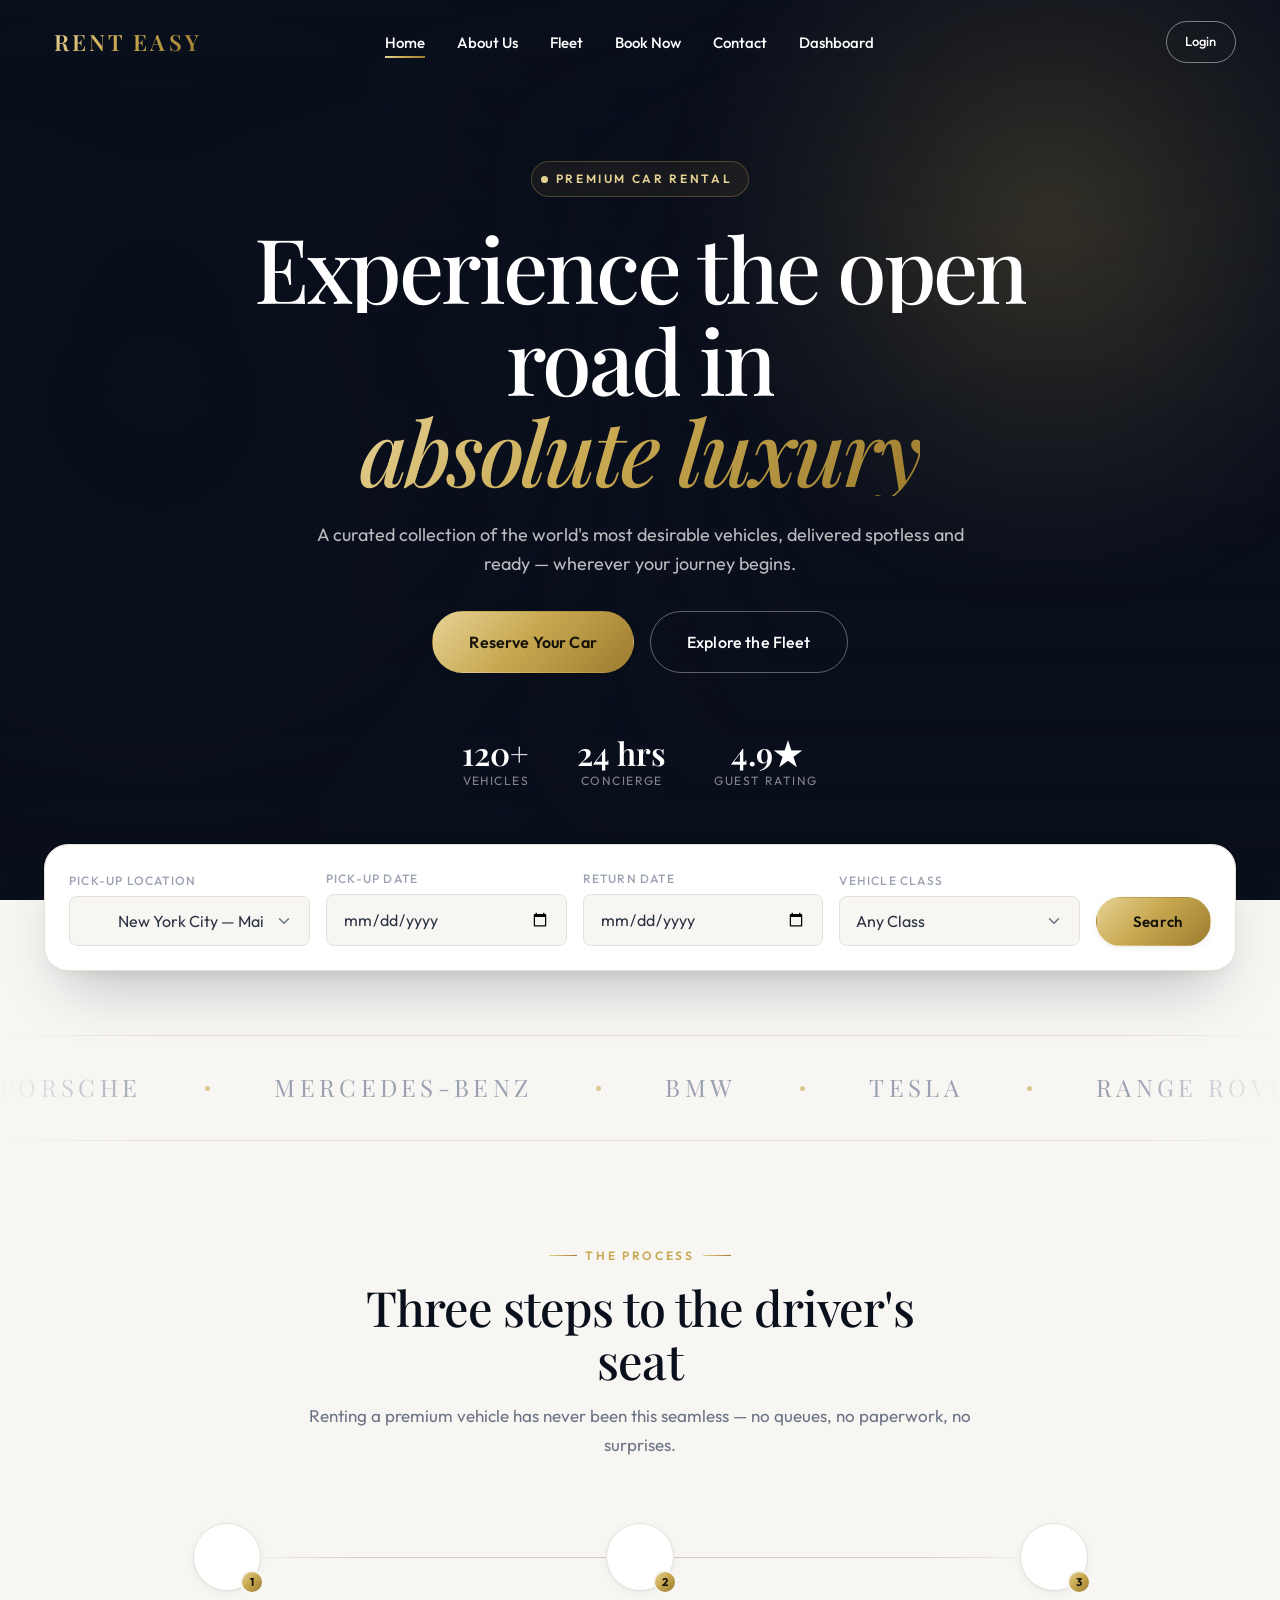
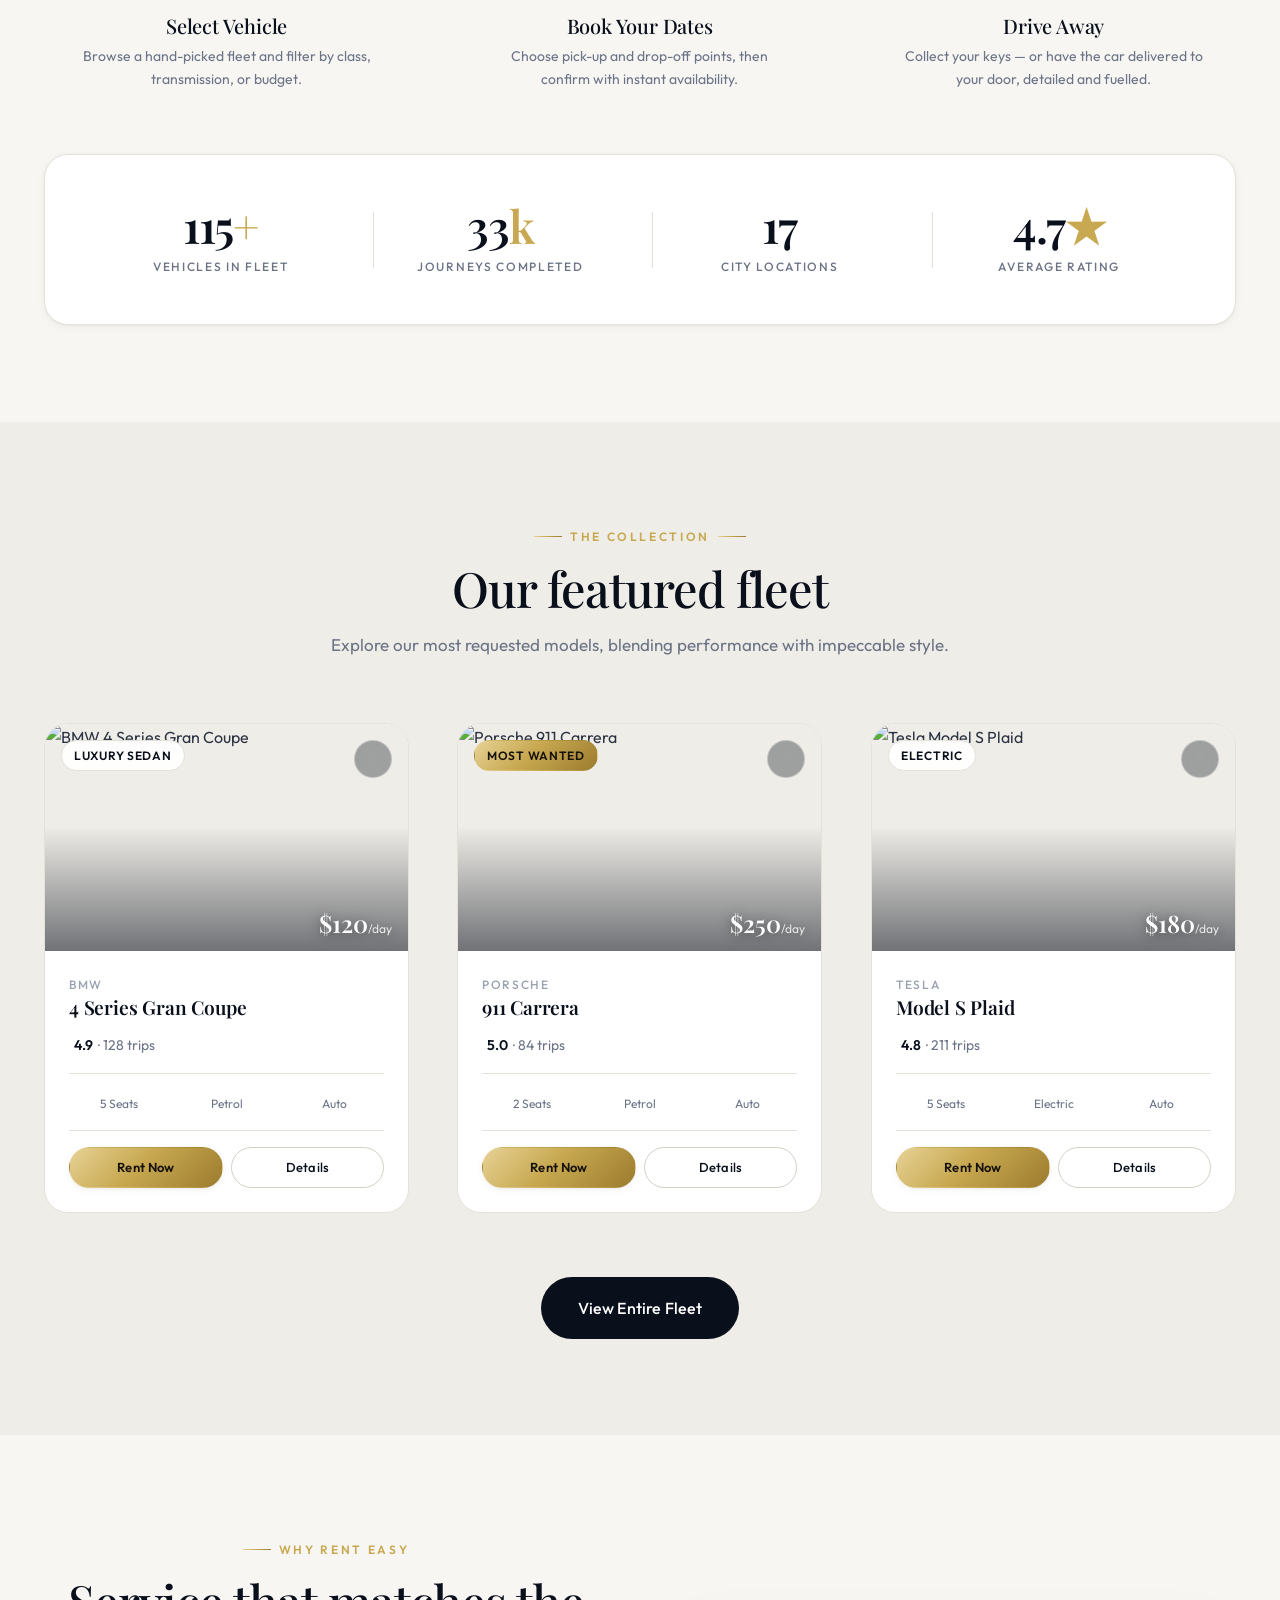
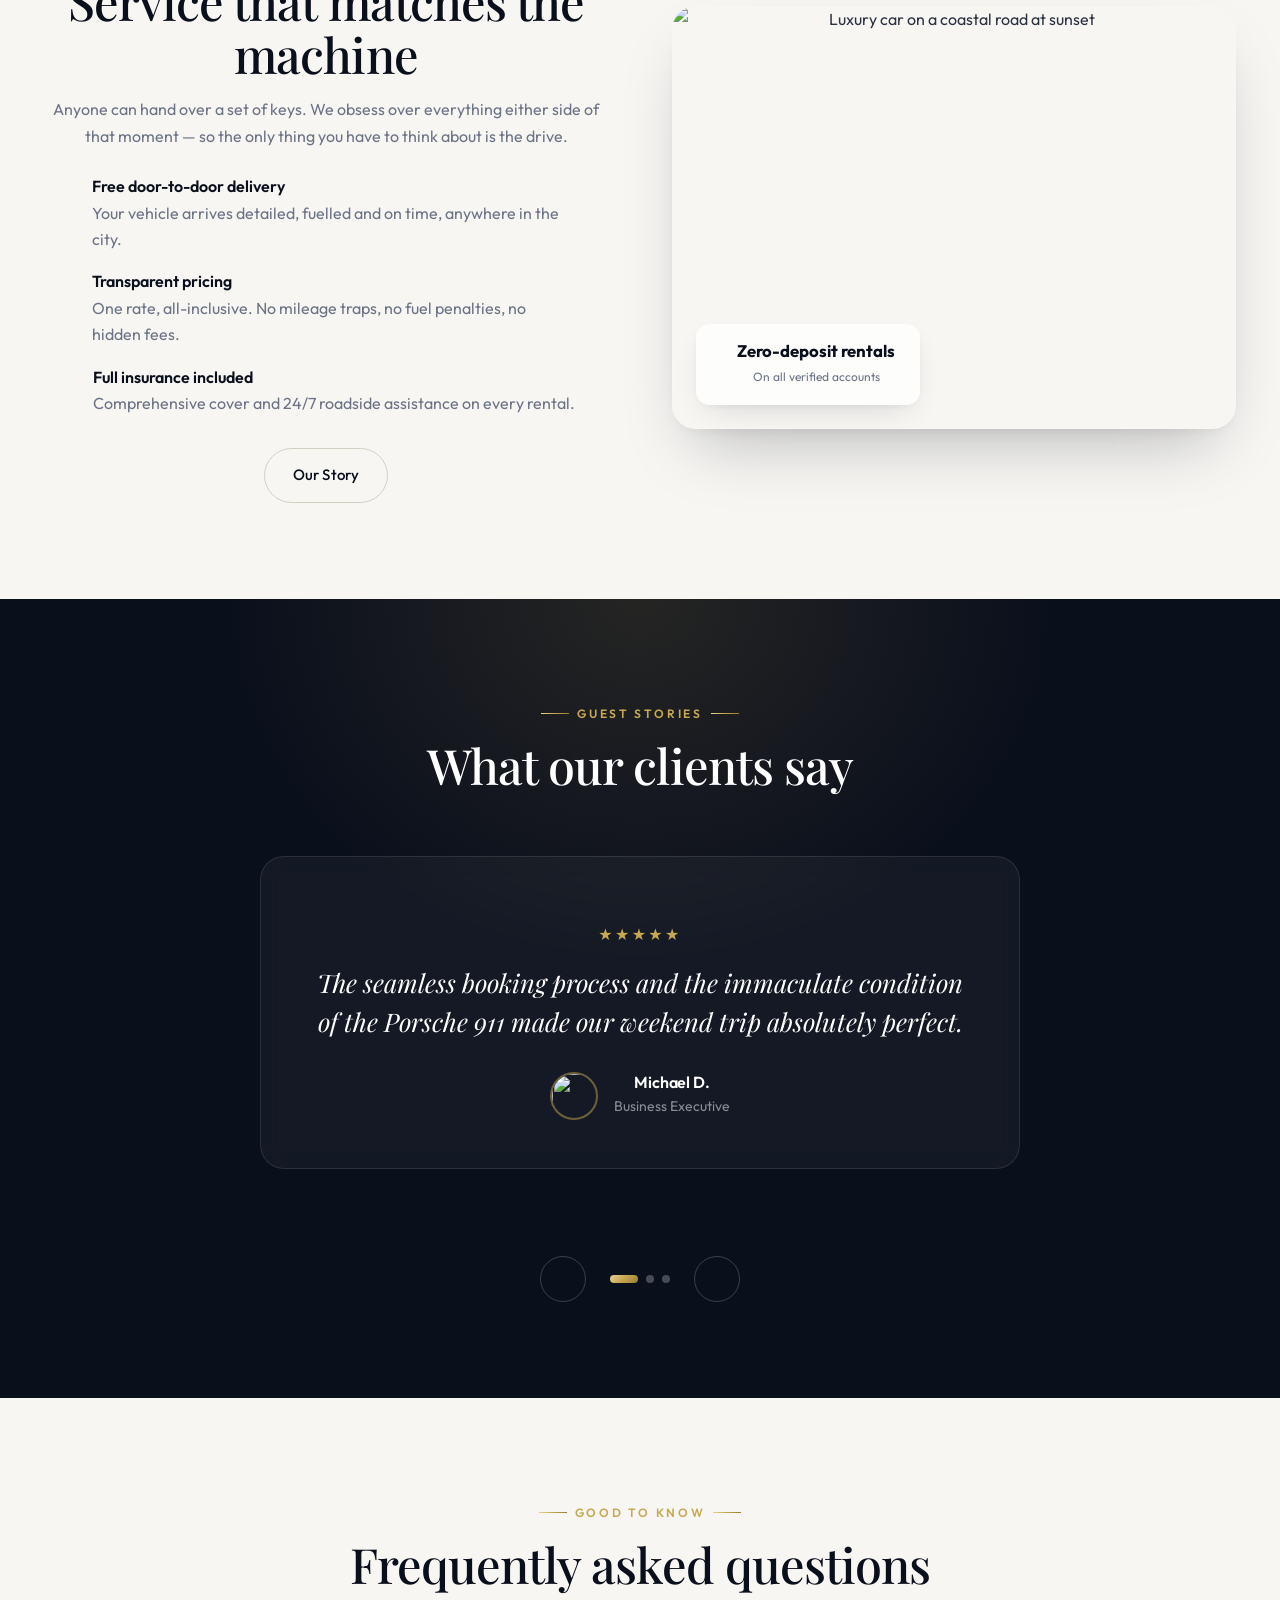
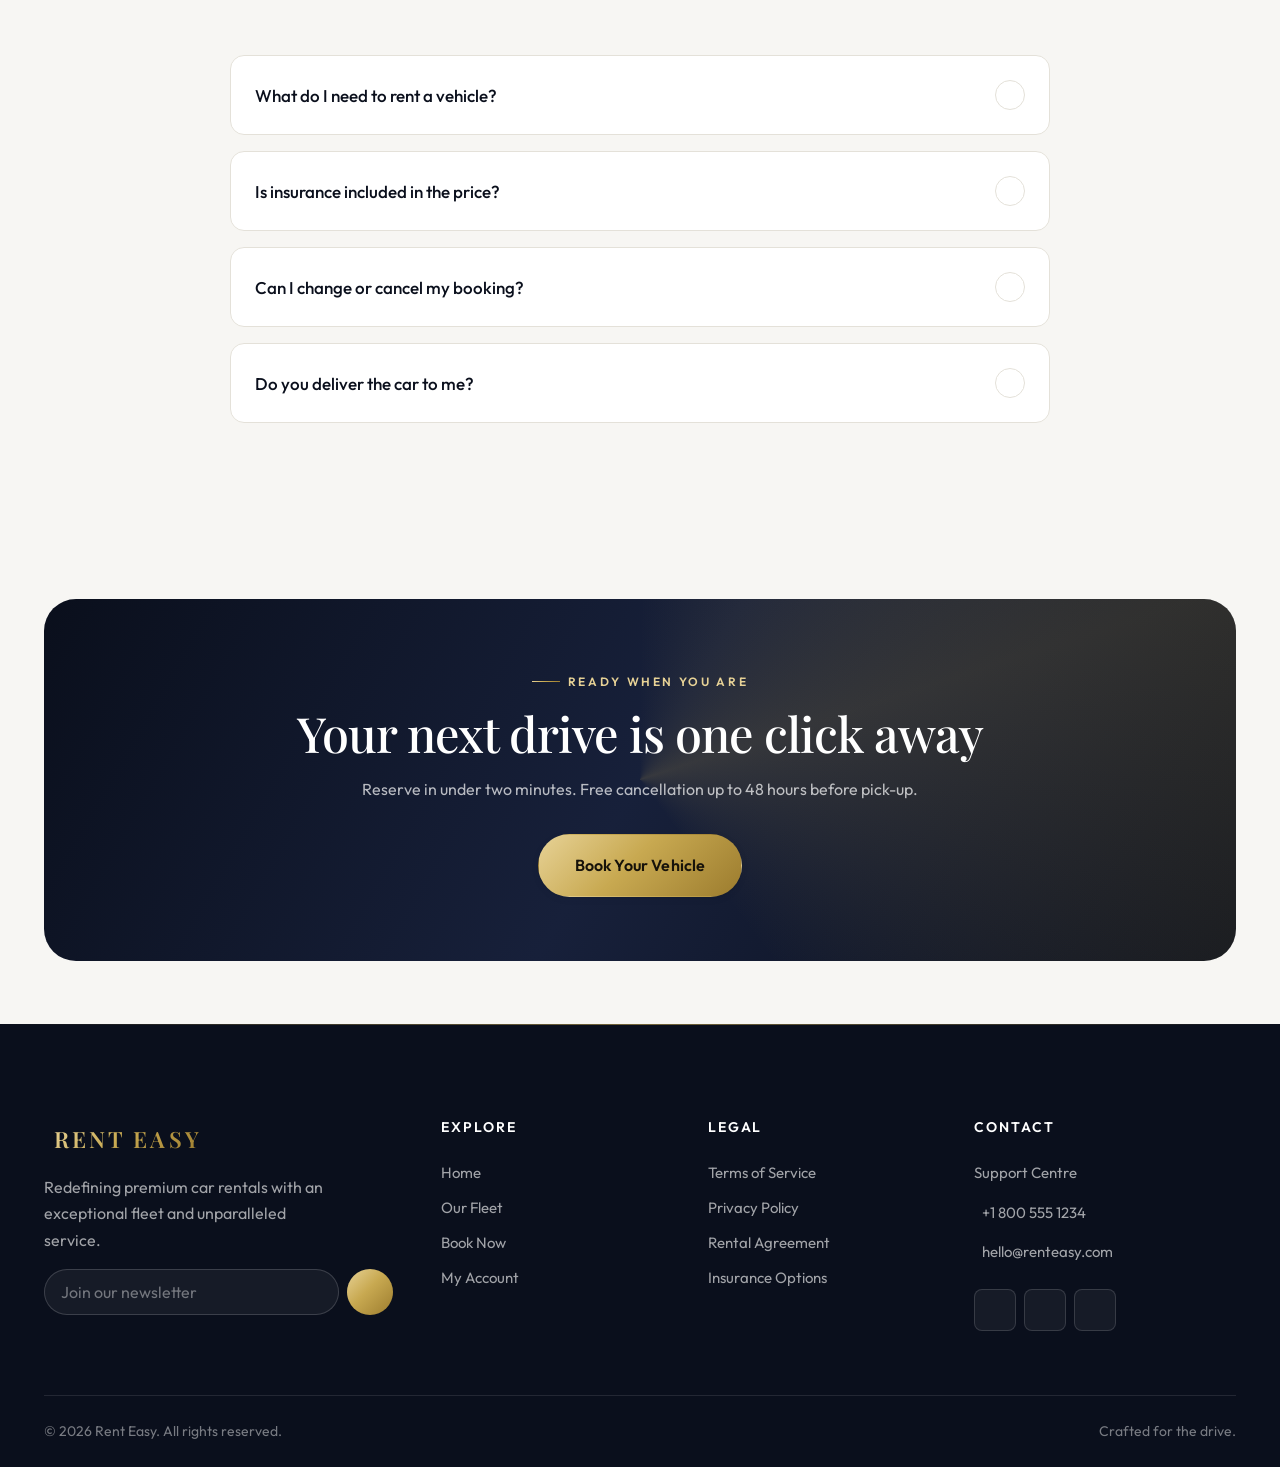
==== commit 448ef304: "second" ====
--- a/index.html
+++ b/index.html
@@ -35,7 +35,7 @@
   <!-- Navbar -->
   <nav class="navbar">
     <div class="container nav-container">
-      <a href="index.html" class="logo">RENT EASY</a>
+      <a href="index.html" class="logo"><i class="ph-fill ph-car logo-icon" aria-hidden="true"></i><span class="logo-text">RENT EASY</span></a>
 
       <ul class="nav-links">
         <li><a href="index.html" class="nav-link active">Home</a></li>
@@ -65,20 +65,20 @@
   <div class="drawer-overlay"></div>
   <aside class="mobile-drawer" aria-hidden="true">
     <div class="drawer-header">
-      <a href="index.html" class="logo">RENT EASY</a>
+      <a href="index.html" class="logo"><i class="ph-fill ph-car logo-icon" aria-hidden="true"></i><span class="logo-text">RENT EASY</span></a>
       <button class="close-drawer" aria-label="Close Menu">
         <i class="ph ph-x"></i>
       </button>
     </div>
 
     <div class="drawer-links">
-      <a href="index.html" class="nav-link active">Home <i class="ph ph-arrow-up-right"></i></a>
-      <a href="about.html" class="nav-link">About Us <i class="ph ph-arrow-up-right"></i></a>
-      <a href="fleet.html" class="nav-link">Fleet <i class="ph ph-arrow-up-right"></i></a>
-      <a href="booking.html" class="nav-link">Book Now <i class="ph ph-arrow-up-right"></i></a>
-      <a href="contact.html" class="nav-link">Contact <i class="ph ph-arrow-up-right"></i></a>
-      <a href="dashboard.html" class="nav-link">Dashboard <i class="ph ph-arrow-up-right"></i></a>
-      <a href="login.html" class="nav-link">Login <i class="ph ph-arrow-up-right"></i></a>
+      <a href="index.html" class="nav-link active">Home</a>
+      <a href="about.html" class="nav-link">About Us</a>
+      <a href="fleet.html" class="nav-link">Fleet</a>
+      <a href="booking.html" class="nav-link">Book Now</a>
+      <a href="contact.html" class="nav-link">Contact</a>
+      <a href="dashboard.html" class="nav-link">Dashboard</a>
+      <a href="login.html" class="nav-link">Login</a>
     </div>
 
     <div class="drawer-actions">
@@ -109,7 +109,7 @@
             spotless and ready — wherever your journey begins.
           </p>
           <div class="hero-cta">
-            <a href="booking.html" class="btn btn-primary btn-lg">Reserve Your Car <i class="ph ph-arrow-right"></i></a>
+            <a href="booking.html" class="btn btn-primary btn-lg">Reserve Your Car</a>
             <a href="fleet.html" class="btn btn-outline btn-lg">Explore the Fleet</a>
           </div>
 
@@ -128,11 +128,6 @@
             </div>
           </div>
         </div>
-      </div>
-
-      <div class="scroll-cue" aria-hidden="true">
-        <span>Scroll</span>
-        <span class="scroll-cue-line"></span>
       </div>
     </section>
 
@@ -277,7 +272,7 @@
           <!-- Car 2 -->
           <article class="vehicle-card" data-tilt="6" data-reveal data-reveal-delay="0.15">
             <div class="vehicle-media">
-              <img src="https://images.unsplash.com/photo-1503376760367-15637299ee85?ixlib=rb-4.0.3&auto=format&fit=crop&w=900&q=80"
+              <img src="https://images.unsplash.com/photo-1614162692292-7ac56d7f7f1e?ixlib=rb-4.0.3&auto=format&fit=crop&w=900&q=80"
                    alt="Porsche 911 Carrera" loading="lazy">
               <span class="badge vehicle-tag is-gold">Most Wanted</span>
               <button class="vehicle-fav" type="button" data-fav="porsche-911" aria-label="Save Porsche 911 to shortlist">
@@ -334,7 +329,7 @@
         </div>
 
         <div class="text-center mt-8" data-reveal>
-          <a href="fleet.html" class="btn btn-ink btn-lg">View Entire Fleet <i class="ph ph-arrow-right"></i></a>
+          <a href="fleet.html" class="btn btn-ink btn-lg">View Entire Fleet</a>
         </div>
       </div>
     </section>
@@ -366,7 +361,7 @@
               </li>
             </ul>
 
-            <a href="about.html" class="btn btn-outline mt-5">Our Story <i class="ph ph-arrow-right"></i></a>
+            <a href="about.html" class="btn btn-outline mt-5">Our Story</a>
           </div>
 
           <div class="split-media" data-reveal="right">
@@ -536,7 +531,7 @@
           <span class="eyebrow" style="color: var(--gold-200);">Ready When You Are</span>
           <h2>Your next drive is one click away</h2>
           <p>Reserve in under two minutes. Free cancellation up to 48 hours before pick-up.</p>
-          <a href="booking.html" class="btn btn-primary btn-lg">Book Your Vehicle <i class="ph ph-arrow-right"></i></a>
+          <a href="booking.html" class="btn btn-primary btn-lg">Book Your Vehicle</a>
         </div>
       </div>
     </section>
@@ -547,7 +542,7 @@
     <div class="container">
       <div class="footer-grid">
         <div class="footer-col">
-          <span class="logo">RENT EASY</span>
+          <span class="logo"><i class="ph-fill ph-car logo-icon" aria-hidden="true"></i><span class="logo-text">RENT EASY</span></span>
           <p style="color: rgba(255,255,255,0.62); margin-top: var(--spacing-3); max-width: 280px;">
             Redefining premium car rentals with an exceptional fleet and unparalleled service.
           </p>
@@ -584,7 +579,7 @@
           </ul>
           <div class="social-links mt-4">
             <a href="#" aria-label="Instagram"><i class="ph ph-instagram-logo"></i></a>
-            <a href="#" aria-label="X"><i class="ph ph-twitter-logo"></i></a>
+            <a href="#" aria-label="X"><i class="ph ph-x-logo"></i></a>
             <a href="#" aria-label="Facebook"><i class="ph ph-facebook-logo"></i></a>
           </div>
         </div>
--- a/assets/css/style.css
+++ b/assets/css/style.css
@@ -317,34 +317,38 @@
   font-family: var(--font-heading);
   font-size: 1.4rem;
   font-weight: 600;
-  color: var(--primary);
+  color: var(--accent);
   letter-spacing: .14em;
   display: inline-flex;
   align-items: center;
   gap: .6rem;
 }
 
-.logo::before {
-  content: '';
-  width: 26px;
-  height: 26px;
-  border-radius: 50%;
+/* Gold wordmark in every theme */
+.logo .logo-text {
   background: var(--gold-gradient);
-  box-shadow: inset 0 0 0 4px var(--bg-main);
+  -webkit-background-clip: text;
+  background-clip: text;
+  -webkit-text-fill-color: transparent;
+  color: var(--accent);
+}
+
+.logo .logo-icon {
+  font-size: 1.55rem;
+  line-height: 1;
+  color: var(--accent);
   flex: none;
   transition: var(--transition);
 }
 
-.logo:hover::before { transform: rotate(180deg) scale(1.08); }
+.logo:hover .logo-icon { transform: translateX(3px) scale(1.08); }
 
 /* Hero-overlay nav (dark hero pages, before scroll) */
-.nav-on-dark .navbar:not(.scrolled) .logo,
 .nav-on-dark .navbar:not(.scrolled) .nav-link,
 .nav-on-dark .navbar:not(.scrolled) .theme-toggle,
 .nav-on-dark .navbar:not(.scrolled) .rtl-toggle,
 .nav-on-dark .navbar:not(.scrolled) .hamburger { color: #fff; }
 
-.nav-on-dark .navbar:not(.scrolled) .logo::before { box-shadow: inset 0 0 0 4px var(--ink); }
 
 .nav-on-dark .navbar:not(.scrolled) .btn-outline {
   border-color: rgba(255, 255, 255, .45);
@@ -477,7 +481,7 @@
   font-family: var(--font-heading);
   display: flex;
   align-items: center;
-  justify-content: space-between;
+  justify-content: flex-start;
   padding: var(--spacing-3) 0;
   min-height: 52px;
   border-bottom: 1px solid var(--border-color);
@@ -559,7 +563,6 @@
 }
 
 .btn i { font-size: 1.15em; transition: transform .35s var(--ease-out); }
-.btn:hover i.ph-arrow-right { transform: translateX(4px); }
 
 /* Sheen sweep */
 .btn::after {
@@ -756,8 +759,8 @@
 
 /* Feature card (icon tiles) */
 .feature-card {
-  align-items: flex-start;
-  text-align: start;
+  align-items: center;
+  text-align: center;
   padding: var(--spacing-5);
   gap: var(--spacing-2);
 }
@@ -1018,7 +1021,11 @@
 
 .hero .container { position: relative; z-index: 2; }
 
-.hero-content { max-width: 720px; }
+.hero-content {
+  max-width: 780px;
+  margin-inline: auto;
+  text-align: center;
+}
 
 .hero-subtitle {
   display: inline-flex;
@@ -1086,6 +1093,7 @@
   color: rgba(255, 255, 255, .72);
   margin-bottom: var(--spacing-5);
   max-width: 54ch;
+  margin-inline: auto;
 }
 
 .hero-cta {
@@ -1093,6 +1101,7 @@
   gap: var(--spacing-3);
   flex-wrap: wrap;
   align-items: center;
+  justify-content: center;
 }
 
 .hero-cta .btn-outline {
@@ -1107,9 +1116,10 @@
   gap: var(--spacing-6);
   margin-top: var(--spacing-8);
   flex-wrap: wrap;
-}
-
-.hero-trust-item { display: flex; flex-direction: column; gap: .1rem; }
+  justify-content: center;
+}
+
+.hero-trust-item { display: flex; flex-direction: column; align-items: center; gap: .1rem; }
 
 .hero-trust-item strong {
   font-family: var(--font-heading);
@@ -1130,46 +1140,6 @@
 .hero-img { display: none; }
 
 /* Scroll cue */
-.scroll-cue {
-  position: absolute;
-  bottom: var(--spacing-4);
-  left: 50%;
-  transform: translateX(-50%);
-  z-index: 3;
-  display: flex;
-  flex-direction: column;
-  align-items: center;
-  gap: .5rem;
-  color: rgba(255, 255, 255, .55);
-  font-size: var(--fs-micro);
-  letter-spacing: .2em;
-  text-transform: uppercase;
-}
-
-.scroll-cue-line {
-  width: 1px;
-  height: 48px;
-  background: linear-gradient(180deg, rgba(255,255,255,.4), transparent);
-  position: relative;
-  overflow: hidden;
-}
-
-.scroll-cue-line::after {
-  content: '';
-  position: absolute;
-  top: -50%;
-  left: 0;
-  width: 100%;
-  height: 50%;
-  background: var(--gold-200);
-  animation: cueDrop 2s var(--ease-inout) infinite;
-}
-
-@keyframes cueDrop {
-  0%   { top: -50%; }
-  100% { top: 110%; }
-}
-
 /* ============ Quick search bar (hero overlap) ============ */
 .quick-search {
   position: relative;
@@ -1429,7 +1399,18 @@
   grid-template-columns: 1fr 1fr;
   gap: var(--spacing-8);
   align-items: center;
-}
+  text-align: center;
+}
+
+/* keep structured blocks (forms, panels, tables) left-aligned inside a centred split */
+.split .panel,
+.split form,
+.split .form-group,
+.split table { text-align: left; }
+
+.split p { margin-inline: auto; max-width: 56ch; }
+.split .check-list li { justify-content: center; text-align: left; }
+.split .check-list li > div { max-width: 44ch; }
 
 .split-media {
   position: relative;
@@ -2450,13 +2431,15 @@
 .social-links { display: flex; gap: var(--spacing-2); }
 
 .social-links a {
-  width: 44px; height: 44px;
-  border-radius: 50%;
+  width: 42px; height: 42px;
+  border-radius: var(--radius-sm);
   border: 1px solid var(--border-color);
+  background: var(--bg-alt);
   display: grid;
   place-items: center;
-  font-size: 1.2rem;
+  font-size: 1.15rem;
   color: var(--text-muted);
+  transition: var(--transition);
 }
 
 .social-links a:hover {
@@ -2465,6 +2448,19 @@
   border-color: transparent;
   transform: translateY(-3px);
   box-shadow: var(--shadow-gold);
+}
+
+/* footer sits on ink in both themes, so it needs its own surface values */
+.footer .social-links a {
+  border-color: rgba(255, 255, 255, .14);
+  background: rgba(255, 255, 255, .05);
+  color: rgba(255, 255, 255, .75);
+}
+
+.footer .social-links a:hover {
+  background: var(--gold-gradient);
+  color: #16120A;
+  border-color: transparent;
 }
 
 .map-embed {
@@ -2625,9 +2621,7 @@
   font-weight: 600;
 }
 
-.footer-col .logo { color: #fff; }
-.footer-col .logo::before { box-shadow: inset 0 0 0 4px var(--ink); }
-[data-theme="dark"] .footer-col .logo::before { box-shadow: inset 0 0 0 4px var(--bg-card); }
+.footer-col .logo { color: var(--accent); }
 
 .footer-links { display: flex; flex-direction: column; gap: var(--spacing-2); }
 
@@ -2714,9 +2708,22 @@
   .quick-search-inner > .btn { grid-column: 1 / -1; }
   .toolbar-row { grid-template-columns: 1fr 1fr; }
   .dash-grid { grid-template-columns: 1fr; }
-  .dash-nav { position: static; }
-  .dash-nav ul { display: flex; overflow-x: auto; gap: .25rem; }
-  .dash-nav a { white-space: nowrap; }
+  /* tablet: no side rail — lay the links out as a full-width tab grid
+     so nothing is pushed off the edge of a scroll strip */
+  .dash-nav { position: static; padding: var(--spacing-2); }
+  .dash-nav ul {
+    display: grid;
+    grid-template-columns: repeat(3, 1fr);
+    gap: .35rem;
+    overflow: visible;
+  }
+  .dash-nav a {
+    justify-content: center;
+    white-space: nowrap;
+    gap: .5rem;
+    padding: .65rem var(--spacing-2);
+    min-height: 48px;
+  }
 }
 
 @media (max-width: 1024px) {
@@ -2731,15 +2738,12 @@
   .hero-trust { justify-content: center; gap: var(--spacing-5); }
   .hero .eyebrow, .hero-subtitle { justify-content: center; }
 
-  .split { grid-template-columns: 1fr; gap: var(--spacing-6); }
-  .split-media { order: -1; }
 
   .auth-shell { grid-template-columns: 1fr; min-height: auto; }
   .auth-visual { min-height: 260px; padding: var(--spacing-5); }
 
   .footer-grid { grid-template-columns: repeat(2, 1fr); }
 
-  .grid-4 { grid-template-columns: repeat(2, 1fr); }
   .stat-strip { grid-template-columns: repeat(2, 1fr); gap: var(--spacing-5); }
   .stat:nth-child(3)::before { display: none; }
 }
@@ -2747,7 +2751,6 @@
 @media (max-width: 900px) {
   .process-steps { grid-template-columns: 1fr; gap: var(--spacing-5); }
   .process-steps::before { display: none; }
-  .grid-3 { grid-template-columns: repeat(2, 1fr); }
   .booking-layout { grid-template-columns: 1fr !important; }
   .summary-card { position: static; }
 }
@@ -2762,7 +2765,9 @@
 
   section { padding: var(--spacing-8) 0; }
 
-  .grid, .grid-2, .grid-3, .grid-4, .grid-auto { grid-template-columns: 1fr; }
+  .grid, .grid-2, .grid-auto { grid-template-columns: 1fr; }
+  .split { grid-template-columns: 1fr; gap: var(--spacing-6); }
+  .split-media { order: 0; }
   .picker-grid { grid-template-columns: repeat(2, 1fr); }
 
   .quick-search { margin-top: var(--spacing-5); }
@@ -2773,11 +2778,8 @@
   .stat-strip { padding: var(--spacing-4); }
   .stat + .stat::before { display: none; }
 
-  .footer-grid { grid-template-columns: 1fr; text-align: center; }
-  .footer-links { align-items: center; }
-  .footer-col .logo { justify-content: center; }
+  .footer-grid { gap: var(--spacing-5); }
   .footer-bottom { justify-content: center; text-align: center; }
-  .newsletter { max-width: 340px; margin-inline: auto; }
 
   .wizard-step-label { display: none; }
   .wizard-nav { flex-direction: column-reverse; }
@@ -2819,3 +2821,428 @@
   .navbar, .footer, .to-top, .scroll-progress, .mobile-drawer, .drawer-overlay { display: none !important; }
   body { background: #fff; color: #000; }
 }
+
+/* ============ Three-card rows (must win over the generic .grid stacking above) ============ */
+/* >=1024px: 3-up (default .grid-3) */
+
+/* Tablet (768px): 2-up, with a lone third card centred under the pair */
+@media (max-width: 1023px) {
+  .grid.grid-3 { grid-template-columns: repeat(2, 1fr); }
+
+  .grid.grid-3 > :nth-child(3):last-child {
+    grid-column: 1 / -1;
+    width: calc(50% - var(--spacing-6) / 2);
+    margin-inline: auto;
+  }
+}
+
+/* Phone (360px): one card per row */
+@media (max-width: 560px) {
+  .grid.grid-3 { grid-template-columns: 1fr; }
+  .grid.grid-3 > :nth-child(3):last-child { grid-column: auto; width: auto; margin-inline: 0; }
+}
+
+/* ============ Dashboard overflow guards ============ */
+/* grid/flex children default to min-width:auto, so a wide table or the
+   scrolling side-nav stretches the whole page. Pin them to zero. */
+.dash-grid { min-width: 0; }
+.dash-grid > * { min-width: 0; }
+.table-wrap { max-width: 100%; }
+.data-table { min-width: 640px; }
+
+@media (max-width: 1100px) {
+  .dash-nav ul { scrollbar-width: thin; padding-bottom: .25rem; }
+}
+
+@media (max-width: 768px) {
+  /* active-rental card is set to row via an inline style */
+  .dash-grid .vehicle-card[style*="row"] { flex-direction: column !important; }
+  .dash-grid .vehicle-card[style*="row"] .vehicle-media {
+    flex: none !important;
+    width: 100%;
+    min-height: 200px;
+  }
+  .data-table { min-width: 560px; }
+  .data-table th, .data-table td { white-space: nowrap; }
+}
+
+@media (max-width: 560px) {
+  .data-table { min-width: 480px; }
+  .dash-nav a { padding: .65rem var(--spacing-2); }
+}
+
+/* ============ Data tables as stacked cards on phones (360 view) ============ */
+@media (max-width: 560px) {
+  .table-wrap { overflow-x: visible; }
+
+  .data-table,
+  .data-table tbody,
+  .data-table tr,
+  .data-table td { display: block; width: 100%; }
+
+  /* header is redundant once each cell carries its own label */
+  .data-table thead { display: none; }
+
+  .data-table { min-width: 0; font-size: var(--fs-small); }
+
+  .data-table tbody tr {
+    background: var(--bg-card);
+    border: 1px solid var(--border-color);
+    border-radius: var(--radius);
+    padding: var(--spacing-3);
+    margin-bottom: var(--spacing-3);
+    box-shadow: var(--shadow-sm);
+  }
+
+  .data-table tbody tr:last-child { margin-bottom: 0; }
+  .data-table tbody tr:hover { background: var(--bg-card); }
+
+  .data-table td {
+    display: flex;
+    align-items: center;
+    justify-content: space-between;
+    gap: var(--spacing-3);
+    padding: .5rem 0;
+    border-bottom: 1px dashed var(--border-color);
+    white-space: normal;
+    text-align: end;
+  }
+
+  .data-table td::before {
+    content: attr(data-label);
+    flex: none;
+    font-size: var(--fs-micro);
+    text-transform: uppercase;
+    letter-spacing: .1em;
+    font-weight: 600;
+    color: var(--text-faint);
+    text-align: start;
+  }
+
+  .data-table td[data-label=""] { justify-content: center; }
+  .data-table td[data-label=""]::before { display: none; }
+
+  /* first cell reads as the card title */
+  .data-table td:first-child {
+    border-bottom: 1px solid var(--border-color);
+    padding-top: 0;
+    padding-bottom: var(--spacing-2);
+    margin-bottom: .25rem;
+  }
+  .data-table td:first-child strong { font-size: 1.05rem; letter-spacing: .02em; }
+
+  .data-table td:last-child { border-bottom: 0; padding-bottom: 0; }
+}
+
+/* ============ Dashboard side-nav on phones ============ */
+/* the 1100px rule turns the nav into a horizontal scroll strip, which hides
+   most of the links on a 360px screen — wrap them into a grid instead */
+@media (max-width: 560px) {
+  .dash-nav { padding: var(--spacing-2); }
+
+  .dash-nav ul {
+    display: grid;
+    grid-template-columns: repeat(2, 1fr);
+    gap: .35rem;
+    overflow-x: visible;
+  }
+
+  .dash-nav a {
+    white-space: nowrap;
+    justify-content: flex-start;
+    gap: .5rem;
+    padding: .6rem .7rem;
+    min-height: 44px;
+    font-size: .875rem;
+  }
+
+  .dash-nav a i { font-size: 1.05rem; }
+}
+
+/* ============ Split media + float card on phones ============ */
+/* the glass card floats over the photo, which on a 360px screen covers the car
+   and squeezes its own text — dock it under the image as a caption bar instead */
+@media (max-width: 560px) {
+  .split-media {
+    display: flex;
+    flex-direction: column;
+    background: var(--bg-card);
+    border: 1px solid var(--border-color);
+    box-shadow: var(--shadow);
+  }
+
+  .split-media img { aspect-ratio: 16 / 11; flex: none; }
+  .split-media:hover img { transform: none; }
+  .split-media::after { display: none; }
+
+  .float-card {
+    position: static;
+    width: 100%;
+    animation: none;
+    border: 0;
+    border-top: 1px solid var(--border-color);
+    border-radius: 0;
+    background: transparent;
+    -webkit-backdrop-filter: none;
+    backdrop-filter: none;
+    box-shadow: none;
+    padding: var(--spacing-3) var(--spacing-4);
+    gap: var(--spacing-3);
+    text-align: start;
+  }
+
+  .float-card i { font-size: 1.5rem; }
+  .float-card strong { font-size: 1rem; }
+}
+
+/* ============ Dashboard stat cards on phones ============ */
+@media (max-width: 560px) {
+  .stat-card {
+    width: 100%;
+    padding: var(--spacing-3);
+    border-radius: var(--radius);
+    gap: var(--spacing-3);
+  }
+
+  /* value to the right, label to the left — reads as a compact stat row */
+  .stat-card > div {
+    flex: 1;
+    display: flex;
+    align-items: baseline;
+    justify-content: space-between;
+    gap: var(--spacing-3);
+    min-width: 0;
+  }
+
+  .stat-card .icon { width: 42px; height: 42px; font-size: 1.2rem; border-radius: var(--radius-sm); }
+  .stat-card > div strong { font-size: 1.5rem; order: 2; }
+  .stat-card > div > span { font-size: var(--fs-small); order: 1; }
+  .stat-card:hover { transform: none; }
+}
+
+/* ============ Dashboard: loyalty tier + quick actions ============ */
+.tier-head {
+  display: flex;
+  align-items: flex-start;
+  justify-content: space-between;
+  gap: var(--spacing-3);
+  margin-bottom: var(--spacing-4);
+}
+
+.tier-head h4 { font-size: 1.15rem; line-height: 1.25; }
+
+.tier-bar {
+  height: 8px;
+  border-radius: var(--radius-pill);
+  background: var(--bg-alt);
+  border: 1px solid var(--border-color);
+  overflow: hidden;
+}
+
+.tier-bar > span {
+  display: block;
+  height: 100%;
+  border-radius: inherit;
+  background: var(--gold-gradient);
+}
+
+.tier-note {
+  margin-top: var(--spacing-3);
+  font-size: var(--fs-small);
+  color: var(--text-muted);
+}
+
+.quick-actions { display: flex; flex-direction: column; gap: .25rem; }
+
+.quick-actions a {
+  display: flex;
+  align-items: center;
+  gap: var(--spacing-3);
+  min-height: 46px;
+  padding: .6rem var(--spacing-3);
+  border-radius: var(--radius-sm);
+  color: var(--text-muted);
+  font-size: .9375rem;
+  font-weight: 500;
+  transition: var(--transition);
+}
+
+.quick-actions a i { font-size: 1.2rem; color: var(--accent); }
+.quick-actions a:hover { background: var(--bg-alt); color: var(--primary); }
+
+/* dashboard sections clear the fixed navbar on hash/deep links */
+.dash-grid section[id] { scroll-margin-top: calc(var(--nav-h) + 20px); }
+
+/* ============ Dashboard panels (each nav item = its own view) ============ */
+.dash-content { min-width: 0; }
+
+.dash-panel { display: none; }
+.dash-panel.is-active { display: block; animation: panelIn .45s var(--ease-out); }
+.dash-panel:focus { outline: none; }
+
+@keyframes panelIn {
+  from { opacity: 0; transform: translateY(12px); }
+  to   { opacity: 1; transform: none; }
+}
+
+@media (prefers-reduced-motion: reduce) {
+  .dash-panel.is-active { animation: none; }
+}
+
+/* ============ Auth page (login / register card) ============ */
+.auth-page {
+  min-height: 100vh;
+  min-height: 100svh;
+  background: var(--bg-alt);
+  display: flex;
+  align-items: center;
+  justify-content: center;
+  padding: var(--spacing-5) var(--spacing-4);
+}
+
+.auth-page-inner { width: 100%; max-width: 520px; }
+
+.auth-topbar {
+  display: flex;
+  align-items: center;
+  justify-content: space-between;
+  margin-bottom: var(--spacing-4);
+}
+
+.auth-card {
+  background: var(--bg-card);
+  border: 1px solid var(--border-color);
+  border-radius: var(--radius-xl);
+  box-shadow: var(--shadow-lg);
+  padding: var(--spacing-7, 3.5rem) var(--spacing-6);
+  text-align: center;
+}
+
+.auth-brand {
+  display: inline-flex;
+  align-items: center;
+  gap: .6rem;
+  font-family: var(--font-heading);
+  font-size: 1.5rem;
+  font-weight: 600;
+  letter-spacing: .14em;
+  color: var(--accent);
+  margin-bottom: var(--spacing-6);
+}
+
+.auth-brand .logo-icon { font-size: 1.7rem; line-height: 1; color: var(--accent); flex: none; }
+
+.auth-brand .logo-text {
+  background: var(--gold-gradient);
+  -webkit-background-clip: text;
+  background-clip: text;
+  -webkit-text-fill-color: transparent;
+  color: var(--accent);
+}
+
+.auth-title {
+  font-size: clamp(1.7rem, 5vw, 2.15rem);
+  letter-spacing: .04em;
+  text-transform: uppercase;
+  margin-bottom: var(--spacing-2);
+}
+
+.auth-sub {
+  color: var(--text-muted);
+  font-size: var(--fs-small);
+  max-width: 38ch;
+  margin: 0 auto var(--spacing-6);
+}
+
+/* fields: left-aligned inside the centred card, uppercase micro labels */
+.auth-card .auth-form { text-align: start; }
+
+.auth-card .form-label {
+  font-size: var(--fs-micro);
+  text-transform: uppercase;
+  letter-spacing: .1em;
+  color: var(--text-faint);
+  font-weight: 600;
+}
+
+.auth-card .form-control { padding: 1rem; }
+
+.auth-row {
+  display: flex;
+  align-items: center;
+  justify-content: space-between;
+  gap: var(--spacing-3);
+  flex-wrap: wrap;
+  margin-bottom: var(--spacing-5);
+}
+
+.auth-row .checkbox-group { margin: 0; }
+
+.auth-link { color: var(--accent); font-size: var(--fs-small); font-weight: 500; }
+.auth-link:hover { text-decoration: underline; }
+
+.auth-card .divider-text { margin: var(--spacing-5) 0; text-transform: uppercase; letter-spacing: .15em; font-size: var(--fs-micro); }
+
+.auth-card .social-row { grid-template-columns: 1fr; gap: var(--spacing-3); }
+.auth-card .social-btn { font-size: .9375rem; }
+
+.auth-alt {
+  margin-top: var(--spacing-6);
+  font-size: var(--fs-small);
+  color: var(--text-muted);
+}
+
+.auth-note {
+  margin-top: var(--spacing-4);
+  font-size: var(--fs-micro);
+  color: var(--text-faint);
+}
+
+@media (max-width: 560px) {
+  .auth-page { padding: var(--spacing-4) var(--spacing-3); }
+  .auth-card { padding: var(--spacing-5) var(--spacing-4); border-radius: var(--radius-lg); }
+  .auth-brand { margin-bottom: var(--spacing-5); }
+  .auth-sub { margin-bottom: var(--spacing-5); }
+}
+
+/* ============ Four-card rows ============ */
+/* >=1101px: 4-up (default .grid-4) — 2x2 from tablet down, 1-up on phones */
+@media (max-width: 1100px) {
+  .grid.grid-4 { grid-template-columns: repeat(2, 1fr); }
+}
+
+@media (max-width: 560px) {
+  .grid.grid-4 { grid-template-columns: 1fr; }
+}
+
+/* ============ Stacked CTA buttons on phones ============ */
+/* auto-width buttons stack at different sizes — make each row uniform */
+@media (max-width: 560px) {
+  .cta-band > div,
+  .hero-cta {
+    flex-direction: column;
+    align-items: center;
+    width: 100%;
+  }
+
+  .cta-band > div .btn,
+  .hero-cta .btn {
+    width: 100%;
+    max-width: 320px;
+  }
+}
+
+/* ============ Footer columns ============ */
+/* 4-up desktop, 2x2 from tablet down, one per row on phones */
+@media (max-width: 1024px) {
+  .footer-grid { grid-template-columns: repeat(2, 1fr); }
+}
+
+@media (max-width: 560px) {
+  .footer-grid { grid-template-columns: 1fr; text-align: center; }
+  .footer-links { align-items: center; }
+  .footer-col .logo { justify-content: center; }
+  .footer-col p { margin-inline: auto; }
+  .footer-col .social-links { justify-content: center; }
+  .newsletter { max-width: 340px; margin-inline: auto; }
+}
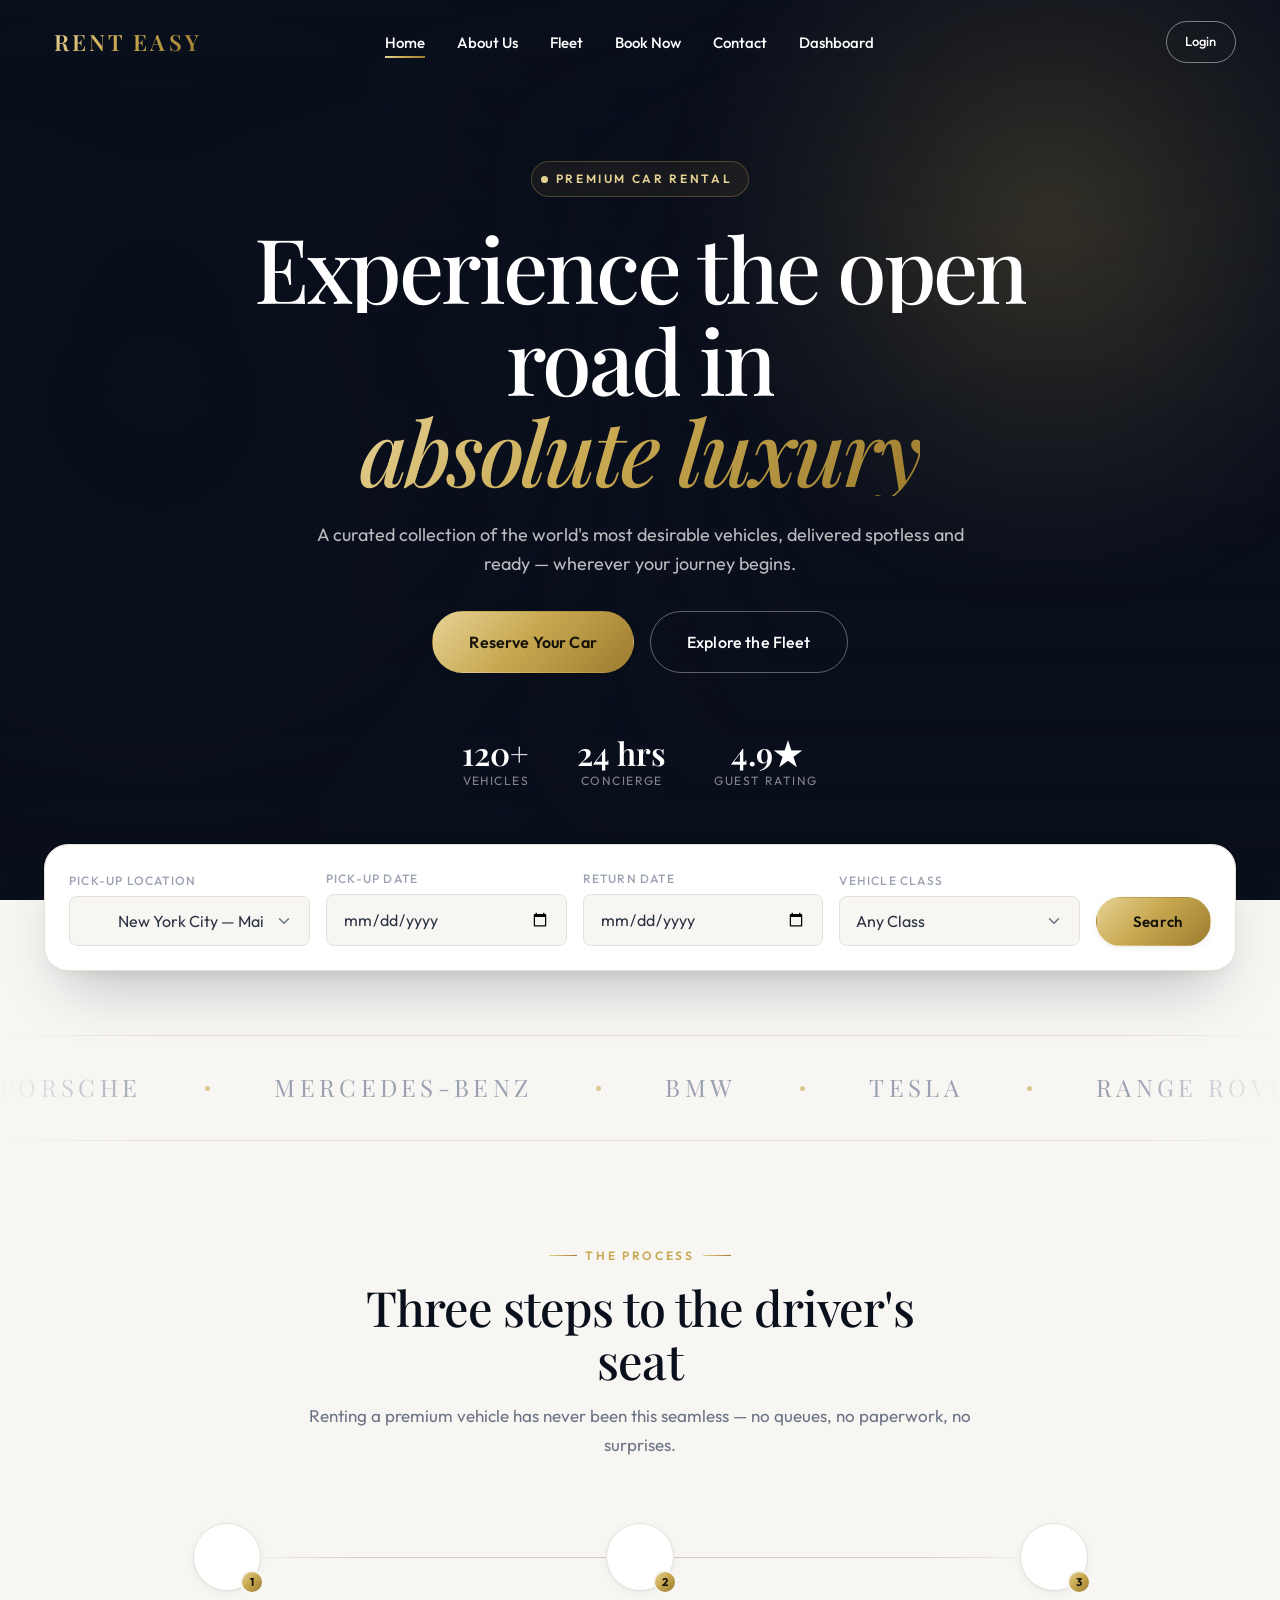
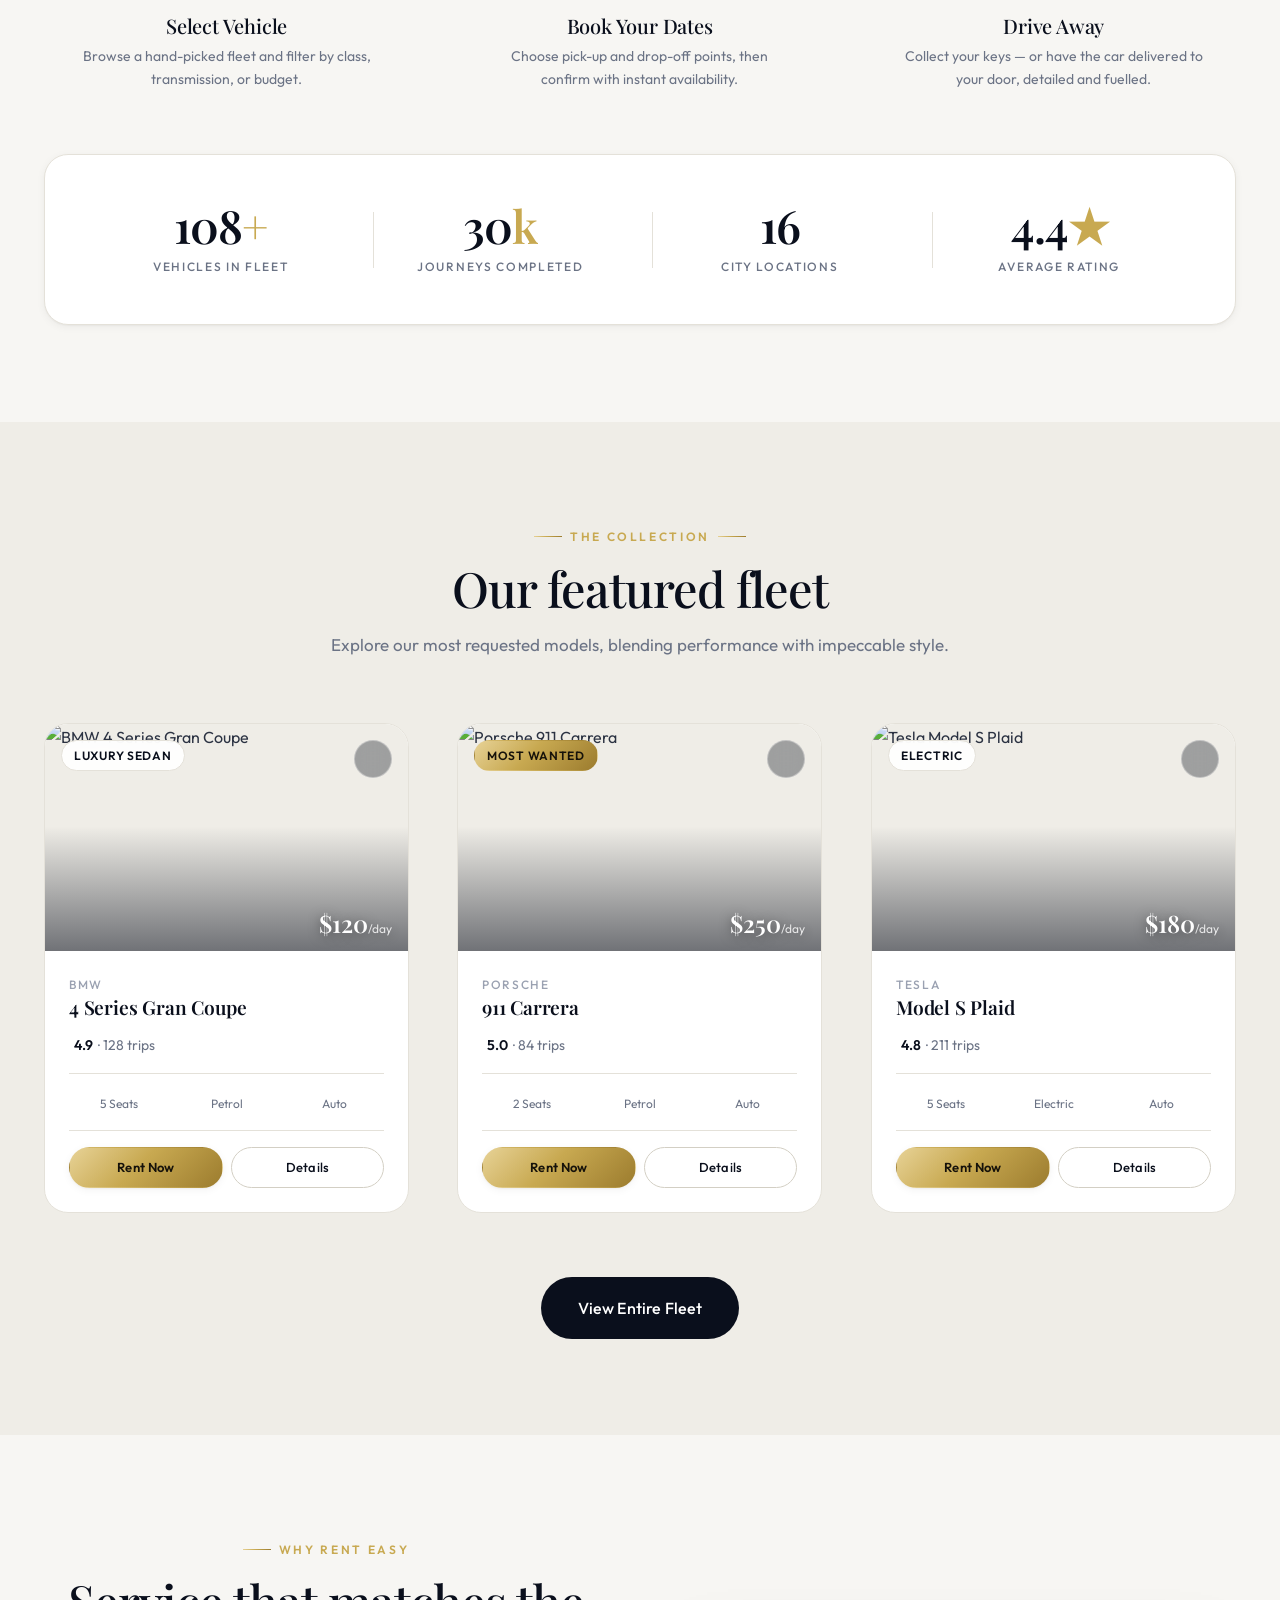
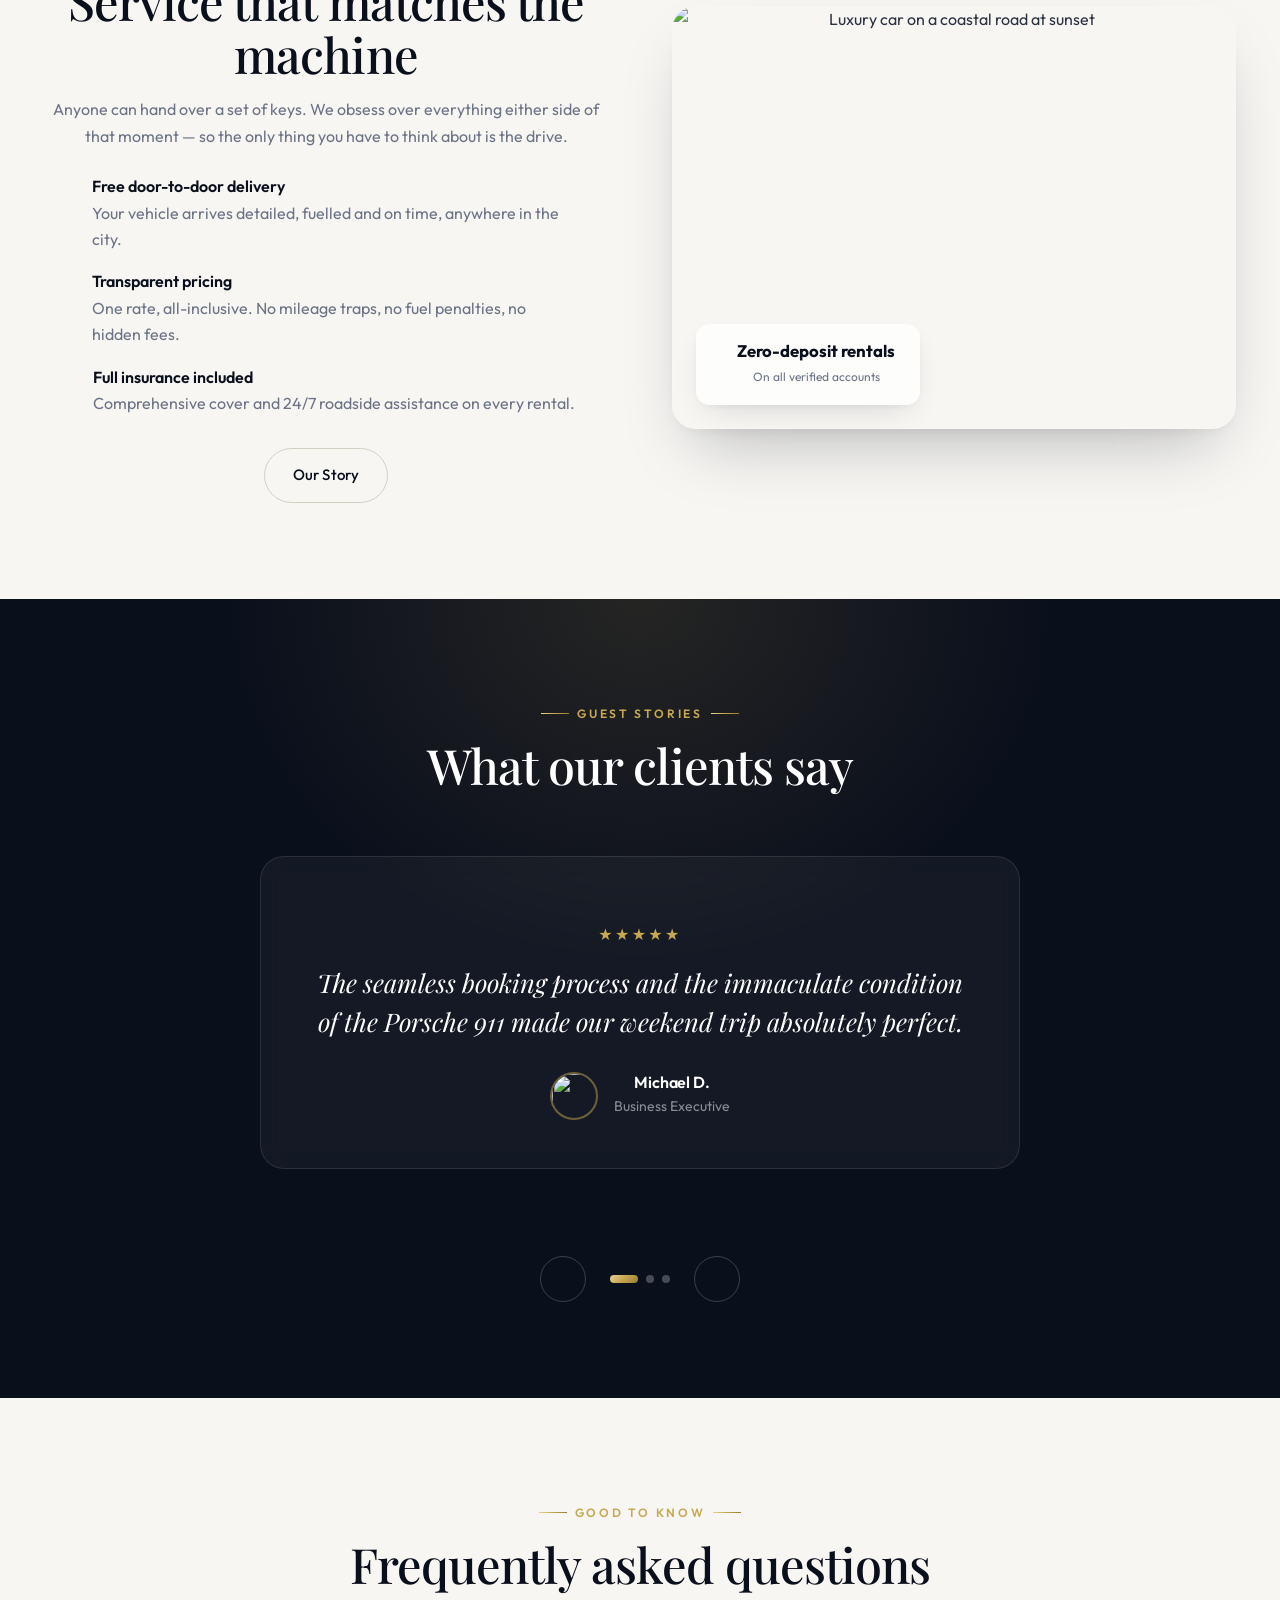
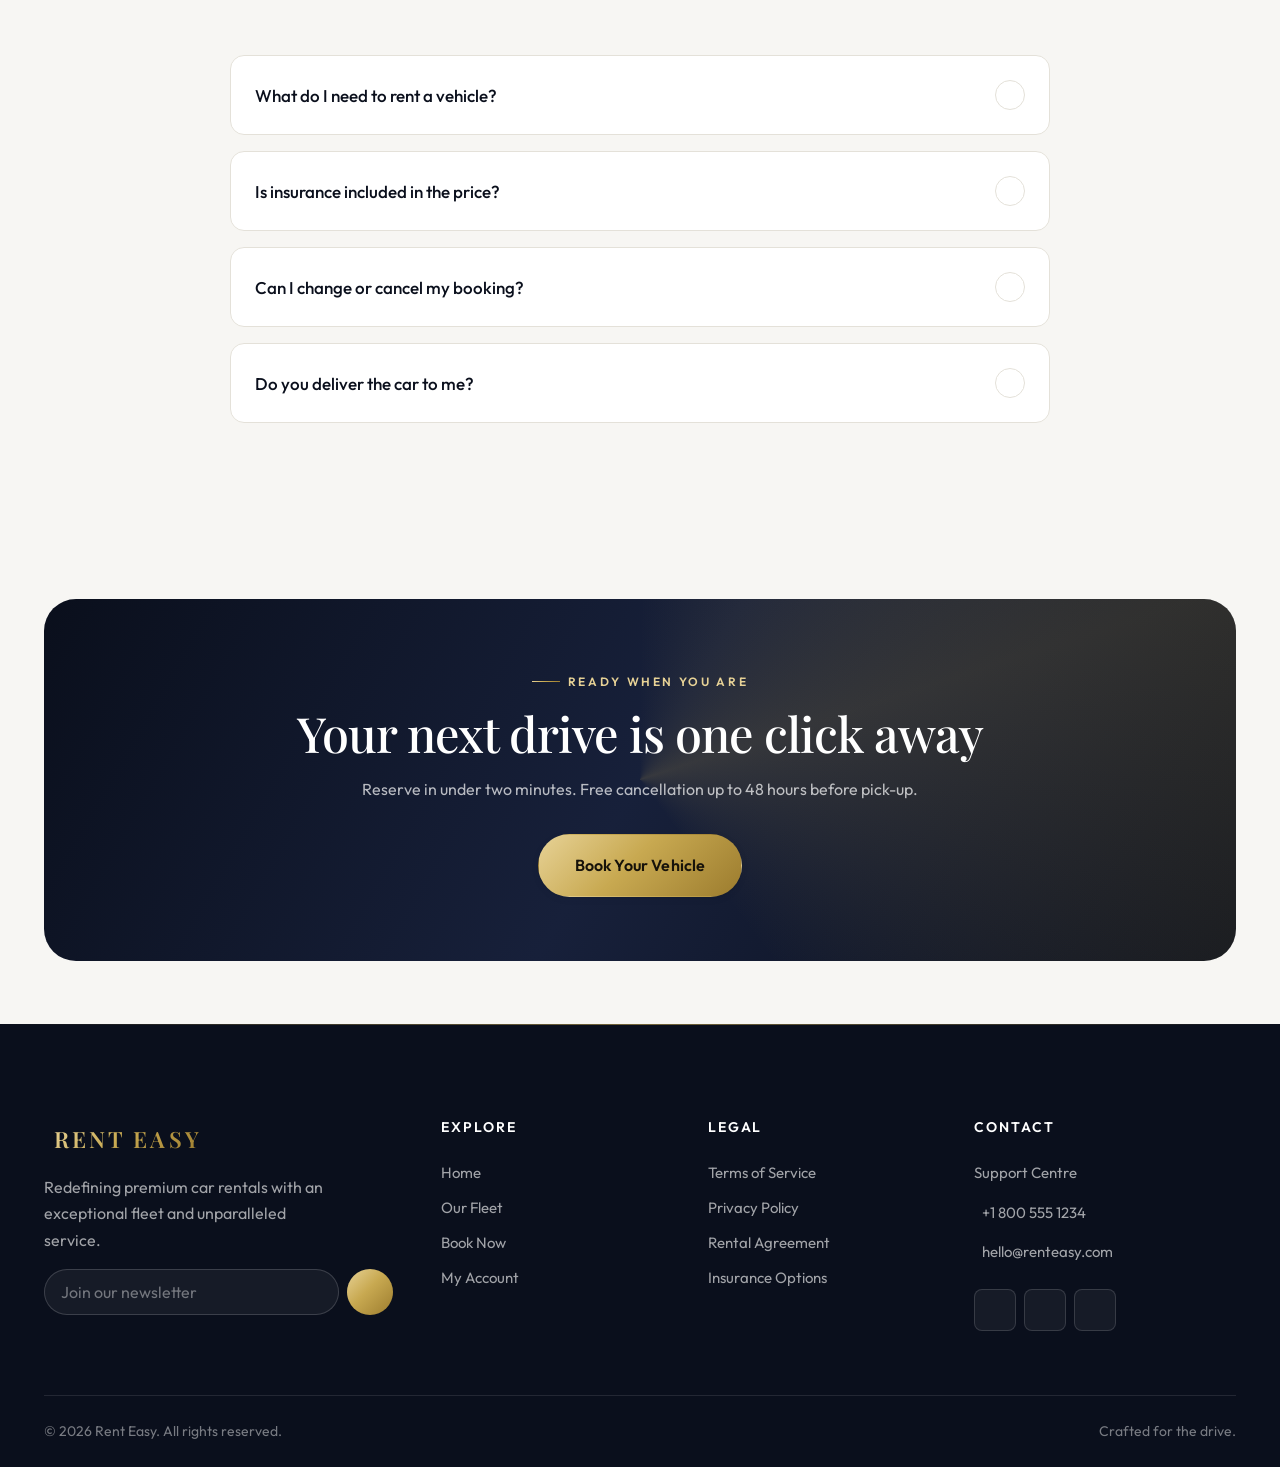
==== commit e4e56367: "third" ====
--- a/index.html
+++ b/index.html
@@ -6,6 +6,9 @@
   <title>Rent Easy | Premium Car Rental</title>
   <meta name="description" content="Premium car rental service offering luxury, comfort, and performance vehicles for any occasion.">
   <meta name="theme-color" content="#0A0F1C">
+
+  <!-- Favicon -->
+  <link rel="icon" type="image/png" href="assets/images/favicon.png">
 
   <!-- Fonts -->
   <link rel="preconnect" href="https://fonts.googleapis.com">
@@ -78,7 +81,6 @@
       <a href="booking.html" class="nav-link">Book Now</a>
       <a href="contact.html" class="nav-link">Contact</a>
       <a href="dashboard.html" class="nav-link">Dashboard</a>
-      <a href="login.html" class="nav-link">Login</a>
     </div>
 
     <div class="drawer-actions">
@@ -88,7 +90,7 @@
       <button class="rtl-toggle">
         <i class="ph ph-arrows-left-right"></i> Toggle Direction
       </button>
-      <a href="booking.html" class="btn btn-primary btn-block">Reserve a Vehicle</a>
+      <a href="login.html" class="btn btn-primary btn-block drawer-cta"><i class="ph ph-sign-in"></i> Login</a>
     </div>
   </aside>
 
--- a/assets/css/style.css
+++ b/assets/css/style.css
@@ -8,7 +8,8 @@
 
 :root {
   /* Brand */
-  --ink: #0A0F1C;          /* deepest midnight */
+  --ink: #0A0F1C;
+  /* deepest midnight */
   --ink-soft: #121A2B;
   --primary: #0A0F1C;
   --secondary: #FFFFFF;
@@ -21,13 +22,14 @@
   --gold-600: #A98A3A;
   --gold-700: #7E6528;
   --gold-gradient: linear-gradient(135deg, #E7D296 0%, #C8A951 45%, #9C7C2E 100%);
-  --gold-sheen: linear-gradient(120deg, transparent 20%, rgba(255,255,255,.55) 50%, transparent 80%);
+  --gold-sheen: linear-gradient(120deg, transparent 20%, rgba(255, 255, 255, .55) 50%, transparent 80%);
 
   /* Neutrals — light theme */
   --text-main: #2B3242;
   --text-muted: #6B7385;
   --text-faint: #9AA1B1;
-  --bg-main: #F7F6F3;      /* warm bone */
+  --bg-main: #F7F6F3;
+  /* warm bone */
   --bg-alt: #EFEDE7;
   --bg-card: #FFFFFF;
   --border-color: #E4E1D9;
@@ -117,7 +119,13 @@
 }
 
 /* ============ Base ============ */
-*, *::before, *::after { box-sizing: border-box; margin: 0; padding: 0; }
+*,
+*::before,
+*::after {
+  box-sizing: border-box;
+  margin: 0;
+  padding: 0;
+}
 
 html {
   scroll-behavior: smooth;
@@ -138,12 +146,35 @@
   -moz-osx-font-smoothing: grayscale;
 }
 
-img { max-width: 100%; height: auto; display: block; }
-a { color: inherit; text-decoration: none; transition: var(--transition); }
-ul { list-style: none; }
-button, input, select, textarea { font-family: inherit; font-size: inherit; color: inherit; }
-
-::selection { background: var(--accent); color: #0A0F1C; }
+img {
+  max-width: 100%;
+  height: auto;
+  display: block;
+}
+
+a {
+  color: inherit;
+  text-decoration: none;
+  transition: var(--transition);
+}
+
+ul {
+  list-style: none;
+}
+
+button,
+input,
+select,
+textarea {
+  font-family: inherit;
+  font-size: inherit;
+  color: inherit;
+}
+
+::selection {
+  background: var(--accent);
+  color: #0A0F1C;
+}
 
 :focus-visible {
   outline: 2px solid var(--accent);
@@ -152,36 +183,82 @@
 }
 
 .sr-only {
-  position: absolute; width: 1px; height: 1px;
-  padding: 0; margin: -1px; overflow: hidden;
-  clip: rect(0, 0, 0, 0); white-space: nowrap; border: 0;
+  position: absolute;
+  width: 1px;
+  height: 1px;
+  padding: 0;
+  margin: -1px;
+  overflow: hidden;
+  clip: rect(0, 0, 0, 0);
+  white-space: nowrap;
+  border: 0;
 }
 
 /* Custom scrollbar */
-::-webkit-scrollbar { width: 10px; height: 10px; }
-::-webkit-scrollbar-track { background: var(--bg-alt); }
+::-webkit-scrollbar {
+  width: 10px;
+  height: 10px;
+}
+
+::-webkit-scrollbar-track {
+  background: var(--bg-alt);
+}
+
 ::-webkit-scrollbar-thumb {
   background: var(--border-strong);
   border-radius: var(--radius-pill);
   border: 2px solid var(--bg-alt);
 }
-::-webkit-scrollbar-thumb:hover { background: var(--accent); }
+
+::-webkit-scrollbar-thumb:hover {
+  background: var(--accent);
+}
 
 /* ============ Typography ============ */
-h1, h2, h3, h4, h5, h6 {
+h1,
+h2,
+h3,
+h4,
+h5,
+h6 {
   font-family: var(--font-heading);
   line-height: var(--lh-heading);
   color: var(--primary);
   font-weight: 500;
 }
 
-h1 { font-size: var(--fs-h1); font-weight: var(--fw-h1); letter-spacing: -0.025em; }
-h2 { font-size: var(--fs-h2); font-weight: var(--fw-h2); letter-spacing: -0.02em; }
-h3 { font-size: var(--fs-h3); font-weight: var(--fw-h3); letter-spacing: -0.01em; }
-h4 { font-size: 1.125rem; font-weight: 600; font-family: var(--font-body); letter-spacing: -0.005em; }
-
-.text-center { text-align: center; }
-.text-gold { color: var(--accent); }
+h1 {
+  font-size: var(--fs-h1);
+  font-weight: var(--fw-h1);
+  letter-spacing: -0.025em;
+}
+
+h2 {
+  font-size: var(--fs-h2);
+  font-weight: var(--fw-h2);
+  letter-spacing: -0.02em;
+}
+
+h3 {
+  font-size: var(--fs-h3);
+  font-weight: var(--fw-h3);
+  letter-spacing: -0.01em;
+}
+
+h4 {
+  font-size: 1.125rem;
+  font-weight: 600;
+  font-family: var(--font-body);
+  letter-spacing: -0.005em;
+}
+
+.text-center {
+  text-align: center;
+}
+
+.text-gold {
+  color: var(--accent);
+}
 
 .gold-text {
   background: var(--gold-gradient);
@@ -218,10 +295,17 @@
   background: var(--gold-gradient);
 }
 
-.section-heading { margin-bottom: var(--spacing-8); }
-
-.section-heading h2 { max-width: 20ch; }
-.section-heading.text-center h2 { margin-inline: auto; }
+.section-heading {
+  margin-bottom: var(--spacing-8);
+}
+
+.section-heading h2 {
+  max-width: 20ch;
+}
+
+.section-heading.text-center h2 {
+  margin-inline: auto;
+}
 
 .section-heading p {
   color: var(--text-muted);
@@ -229,7 +313,10 @@
   margin-top: var(--spacing-3);
   font-size: 1.0625rem;
 }
-.section-heading.text-center p { margin-inline: auto; }
+
+.section-heading.text-center p {
+  margin-inline: auto;
+}
 
 /* ============ Layout ============ */
 .container {
@@ -239,12 +326,22 @@
   padding: 0 var(--spacing-4);
 }
 
-section { padding: var(--spacing-12) 0; }
-.section-tight { padding: var(--spacing-8) 0; }
-
-.grid { display: grid; gap: var(--spacing-6); }
-
-.surface-alt { background-color: var(--bg-alt); }
+section {
+  padding: var(--spacing-12) 0;
+}
+
+.section-tight {
+  padding: var(--spacing-8) 0;
+}
+
+.grid {
+  display: grid;
+  gap: var(--spacing-6);
+}
+
+.surface-alt {
+  background-color: var(--bg-alt);
+}
 
 .surface-ink {
   background-color: var(--ink);
@@ -252,7 +349,13 @@
   position: relative;
   overflow: hidden;
 }
-.surface-ink h1, .surface-ink h2, .surface-ink h3, .surface-ink h4 { color: #fff; }
+
+.surface-ink h1,
+.surface-ink h2,
+.surface-ink h3,
+.surface-ink h4 {
+  color: #fff;
+}
 
 /* Hairline divider */
 .rule {
@@ -264,7 +367,8 @@
 /* ============ Scroll progress ============ */
 .scroll-progress {
   position: fixed;
-  top: 0; left: 0;
+  top: 0;
+  left: 0;
   height: 2px;
   width: 100%;
   transform: scaleX(0);
@@ -273,7 +377,10 @@
   z-index: 1200;
   pointer-events: none;
 }
-[dir="rtl"] .scroll-progress { transform-origin: 100% 50%; }
+
+[dir="rtl"] .scroll-progress {
+  transform-origin: 100% 50%;
+}
 
 /* ============ Navbar ============ */
 .navbar {
@@ -284,7 +391,7 @@
   z-index: 1000;
   border-bottom: 1px solid transparent;
   transition: background-color .4s var(--ease-out), border-color .4s var(--ease-out),
-              box-shadow .4s var(--ease-out), backdrop-filter .4s var(--ease-out);
+    box-shadow .4s var(--ease-out), backdrop-filter .4s var(--ease-out);
 }
 
 .navbar.scrolled {
@@ -311,7 +418,9 @@
   transition: height .4s var(--ease-out);
 }
 
-.navbar.scrolled .nav-container { height: 68px; }
+.navbar.scrolled .nav-container {
+  height: 68px;
+}
 
 .logo {
   font-family: var(--font-heading);
@@ -341,19 +450,24 @@
   transition: var(--transition);
 }
 
-.logo:hover .logo-icon { transform: translateX(3px) scale(1.08); }
+.logo:hover .logo-icon {
+  transform: translateX(3px) scale(1.08);
+}
 
 /* Hero-overlay nav (dark hero pages, before scroll) */
 .nav-on-dark .navbar:not(.scrolled) .nav-link,
 .nav-on-dark .navbar:not(.scrolled) .theme-toggle,
 .nav-on-dark .navbar:not(.scrolled) .rtl-toggle,
-.nav-on-dark .navbar:not(.scrolled) .hamburger { color: #fff; }
+.nav-on-dark .navbar:not(.scrolled) .hamburger {
+  color: #fff;
+}
 
 
 .nav-on-dark .navbar:not(.scrolled) .btn-outline {
   border-color: rgba(255, 255, 255, .45);
   color: #fff;
 }
+
 .nav-on-dark .navbar:not(.scrolled) .btn-outline:hover {
   background: #fff;
   color: var(--ink);
@@ -385,9 +499,18 @@
   transition: width .4s var(--ease-out);
 }
 
-.nav-link:hover { color: var(--accent); }
-.nav-link:hover::after, .nav-link.active::after { width: 100%; }
-.nav-link.active { color: var(--accent); }
+.nav-link:hover {
+  color: var(--accent);
+}
+
+.nav-link:hover::after,
+.nav-link.active::after {
+  width: 100%;
+}
+
+.nav-link.active {
+  color: var(--accent);
+}
 
 .nav-actions {
   display: flex;
@@ -406,7 +529,8 @@
   padding: 6px;
 }
 
-.theme-toggle, .rtl-toggle {
+.theme-toggle,
+.rtl-toggle {
   background: none;
   border: 1px solid transparent;
   color: var(--text-main);
@@ -421,14 +545,20 @@
   transition: var(--transition);
 }
 
-.theme-toggle:hover, .rtl-toggle:hover {
+.theme-toggle:hover,
+.rtl-toggle:hover {
   color: var(--accent);
   border-color: var(--border-color);
   transform: translateY(-1px);
 }
 
-.theme-toggle i { transition: transform .5s var(--ease-out); }
-.theme-toggle:hover i { transform: rotate(35deg); }
+.theme-toggle i {
+  transition: transform .5s var(--ease-out);
+}
+
+.theme-toggle:hover i {
+  transform: rotate(35deg);
+}
 
 /* ============ Mobile Drawer ============ */
 .mobile-drawer {
@@ -448,7 +578,9 @@
   border-inline-start: 1px solid var(--border-color);
 }
 
-.mobile-drawer.open { inset-inline-end: 0; }
+.mobile-drawer.open {
+  inset-inline-end: 0;
+}
 
 .drawer-header {
   display: flex;
@@ -462,7 +594,8 @@
 .close-drawer {
   background: none;
   border: 1px solid var(--border-color);
-  width: 40px; height: 40px;
+  width: 40px;
+  height: 40px;
   border-radius: 50%;
   font-size: 1.25rem;
   color: var(--text-main);
@@ -472,9 +605,17 @@
   justify-content: center;
   transition: var(--transition);
 }
-.close-drawer:hover { background: var(--accent); color: #fff; border-color: var(--accent); }
-
-.drawer-links { display: flex; flex-direction: column; }
+
+.close-drawer:hover {
+  background: var(--accent);
+  color: #fff;
+  border-color: var(--accent);
+}
+
+.drawer-links {
+  display: flex;
+  flex-direction: column;
+}
 
 .drawer-links .nav-link {
   font-size: 1.35rem;
@@ -493,16 +634,40 @@
   animation: drawerIn .5s var(--ease-out) forwards;
 }
 
-.drawer-links .nav-link:nth-child(1) { animation-delay: .08s; }
-.drawer-links .nav-link:nth-child(2) { animation-delay: .14s; }
-.drawer-links .nav-link:nth-child(3) { animation-delay: .20s; }
-.drawer-links .nav-link:nth-child(4) { animation-delay: .26s; }
-.drawer-links .nav-link:nth-child(5) { animation-delay: .32s; }
-.drawer-links .nav-link:nth-child(6) { animation-delay: .38s; }
-
-@keyframes drawerIn { to { opacity: 1; transform: translateX(0); } }
-
-.drawer-links .nav-link::after { display: none; }
+.drawer-links .nav-link:nth-child(1) {
+  animation-delay: .08s;
+}
+
+.drawer-links .nav-link:nth-child(2) {
+  animation-delay: .14s;
+}
+
+.drawer-links .nav-link:nth-child(3) {
+  animation-delay: .20s;
+}
+
+.drawer-links .nav-link:nth-child(4) {
+  animation-delay: .26s;
+}
+
+.drawer-links .nav-link:nth-child(5) {
+  animation-delay: .32s;
+}
+
+.drawer-links .nav-link:nth-child(6) {
+  animation-delay: .38s;
+}
+
+@keyframes drawerIn {
+  to {
+    opacity: 1;
+    transform: translateX(0);
+  }
+}
+
+.drawer-links .nav-link::after {
+  display: none;
+}
 
 .drawer-actions {
   margin-top: auto;
@@ -537,7 +702,10 @@
   transition: opacity .4s var(--ease-out), visibility .4s;
 }
 
-.drawer-overlay.open { opacity: 1; visibility: visible; }
+.drawer-overlay.open {
+  opacity: 1;
+  visibility: visible;
+}
 
 /* ============ Buttons ============ */
 .btn {
@@ -551,8 +719,8 @@
   letter-spacing: .01em;
   border-radius: var(--radius-pill);
   transition: transform .35s var(--ease-out), box-shadow .35s var(--ease-out),
-              background-color .35s var(--ease-out), color .35s var(--ease-out),
-              border-color .35s var(--ease-out);
+    background-color .35s var(--ease-out), color .35s var(--ease-out),
+    border-color .35s var(--ease-out);
   cursor: pointer;
   border: 1px solid transparent;
   gap: var(--spacing-2);
@@ -562,7 +730,10 @@
   min-height: 48px;
 }
 
-.btn i { font-size: 1.15em; transition: transform .35s var(--ease-out); }
+.btn i {
+  font-size: 1.15em;
+  transition: transform .35s var(--ease-out);
+}
 
 /* Sheen sweep */
 .btn::after {
@@ -575,7 +746,10 @@
   z-index: -1;
   opacity: .7;
 }
-.btn:hover::after { transform: translateX(120%); }
+
+.btn:hover::after {
+  transform: translateX(120%);
+}
 
 .btn-primary {
   background: var(--gold-gradient);
@@ -590,14 +764,24 @@
   color: #16120A;
 }
 
-.btn-primary:active { transform: translateY(-1px); }
+.btn-primary:active {
+  transform: translateY(-1px);
+}
 
 .btn-ink {
   background: var(--ink);
   color: #fff;
 }
-.btn-ink:hover { transform: translateY(-3px); box-shadow: var(--shadow-lg); }
-[data-theme="dark"] .btn-ink { background: #fff; color: var(--ink); }
+
+.btn-ink:hover {
+  transform: translateY(-3px);
+  box-shadow: var(--shadow-lg);
+}
+
+[data-theme="dark"] .btn-ink {
+  background: #fff;
+  color: var(--ink);
+}
 
 .btn-outline {
   background-color: transparent;
@@ -618,13 +802,32 @@
   color: var(--primary);
   padding-inline: .75rem;
 }
-.btn-ghost:hover { color: var(--accent); }
-
-.btn-sm { padding: .55rem 1.15rem; font-size: .8125rem; min-height: 40px; }
-.btn-lg { padding: 1.0625rem 2.25rem; font-size: 1rem; min-height: 56px; }
-.btn-block { width: 100%; }
-
-.btn:disabled, .btn[disabled] { opacity: .5; pointer-events: none; }
+
+.btn-ghost:hover {
+  color: var(--accent);
+}
+
+.btn-sm {
+  padding: .55rem 1.15rem;
+  font-size: .8125rem;
+  min-height: 40px;
+}
+
+.btn-lg {
+  padding: 1.0625rem 2.25rem;
+  font-size: 1rem;
+  min-height: 56px;
+}
+
+.btn-block {
+  width: 100%;
+}
+
+.btn:disabled,
+.btn[disabled] {
+  opacity: .5;
+  pointer-events: none;
+}
 
 /* Ripple */
 .ripple {
@@ -636,7 +839,13 @@
   pointer-events: none;
   z-index: -1;
 }
-@keyframes rippleOut { to { transform: scale(3.2); opacity: 0; } }
+
+@keyframes rippleOut {
+  to {
+    transform: scale(3.2);
+    opacity: 0;
+  }
+}
 
 /* ============ Badges & pills ============ */
 .badge {
@@ -655,13 +864,20 @@
 }
 
 .badge-gold {
-  background: linear-gradient(135deg, rgba(231,210,150,.25), rgba(200,169,81,.18));
+  background: linear-gradient(135deg, rgba(231, 210, 150, .25), rgba(200, 169, 81, .18));
   color: var(--gold-600);
   border-color: rgba(200, 169, 81, .35);
 }
-[data-theme="dark"] .badge-gold { color: var(--gold-200); }
-
-.badge-ink { background: var(--ink); color: #fff; border-color: transparent; }
+
+[data-theme="dark"] .badge-gold {
+  color: var(--gold-200);
+}
+
+.badge-ink {
+  background: var(--ink);
+  color: #fff;
+  border-color: transparent;
+}
 
 /* Static surface — a card that holds content rather than advertising it */
 .panel {
@@ -709,7 +925,9 @@
   transform: translateY(-8px);
 }
 
-.card:hover::before { opacity: .9; }
+.card:hover::before {
+  opacity: .9;
+}
 
 .card-img {
   width: 100%;
@@ -720,7 +938,10 @@
   transition: transform .8s var(--ease-out);
 }
 
-.card-title { font-size: 1.3rem; margin-bottom: var(--spacing-1); }
+.card-title {
+  font-size: 1.3rem;
+  margin-bottom: var(--spacing-1);
+}
 
 .card-desc {
   color: var(--text-muted);
@@ -755,7 +976,9 @@
   align-items: center;
 }
 
-.card-meta i { color: var(--accent); }
+.card-meta i {
+  color: var(--accent);
+}
 
 /* Feature card (icon tiles) */
 .feature-card {
@@ -773,7 +996,7 @@
   border-radius: var(--radius);
   font-size: 1.6rem;
   color: var(--accent);
-  background: linear-gradient(135deg, rgba(231,210,150,.22), rgba(200,169,81,.10));
+  background: linear-gradient(135deg, rgba(231, 210, 150, .22), rgba(200, 169, 81, .10));
   border: 1px solid rgba(200, 169, 81, .28);
   margin-bottom: var(--spacing-3);
   transition: var(--transition);
@@ -825,13 +1048,15 @@
   transition: transform 1s var(--ease-out), filter .6s;
 }
 
-.vehicle-card:hover .vehicle-media img { transform: scale(1.08); }
+.vehicle-card:hover .vehicle-media img {
+  transform: scale(1.08);
+}
 
 .vehicle-media::after {
   content: '';
   position: absolute;
   inset: 0;
-  background: linear-gradient(180deg, rgba(10,15,28,0) 45%, rgba(10,15,28,.65) 100%);
+  background: linear-gradient(180deg, rgba(10, 15, 28, 0) 45%, rgba(10, 15, 28, .65) 100%);
   opacity: .85;
   transition: opacity .5s;
 }
@@ -858,9 +1083,10 @@
   top: var(--spacing-3);
   inset-inline-end: var(--spacing-3);
   z-index: 2;
-  width: 38px; height: 38px;
+  width: 38px;
+  height: 38px;
   border-radius: 50%;
-  border: 1px solid rgba(255,255,255,.35);
+  border: 1px solid rgba(255, 255, 255, .35);
   background: rgba(10, 15, 28, .35);
   -webkit-backdrop-filter: blur(8px);
   backdrop-filter: blur(8px);
@@ -872,8 +1098,16 @@
   transition: var(--transition);
 }
 
-.vehicle-fav:hover { background: rgba(10,15,28,.6); transform: scale(1.1); }
-.vehicle-fav.is-active { color: #FF5A6E; border-color: rgba(255,90,110,.6); background: rgba(255,90,110,.18); }
+.vehicle-fav:hover {
+  background: rgba(10, 15, 28, .6);
+  transform: scale(1.1);
+}
+
+.vehicle-fav.is-active {
+  color: #FF5A6E;
+  border-color: rgba(255, 90, 110, .6);
+  background: rgba(255, 90, 110, .18);
+}
 
 .vehicle-price-float {
   position: absolute;
@@ -885,7 +1119,7 @@
   font-weight: 600;
   color: #fff;
   line-height: 1;
-  text-shadow: 0 2px 12px rgba(0,0,0,.5);
+  text-shadow: 0 2px 12px rgba(0, 0, 0, .5);
 }
 
 .vehicle-price-float small {
@@ -903,7 +1137,11 @@
   flex: 1;
 }
 
-.vehicle-head { display: flex; flex-direction: column; gap: .15rem; }
+.vehicle-head {
+  display: flex;
+  flex-direction: column;
+  gap: .15rem;
+}
 
 .vehicle-name {
   font-size: 1.2rem;
@@ -928,8 +1166,15 @@
   font-size: var(--fs-small);
   color: var(--text-muted);
 }
-.vehicle-rating i { color: var(--accent); }
-.vehicle-rating b { color: var(--primary); font-weight: 600; }
+
+.vehicle-rating i {
+  color: var(--accent);
+}
+
+.vehicle-rating b {
+  color: var(--primary);
+  font-weight: 600;
+}
 
 .vehicle-specs {
   display: grid;
@@ -950,10 +1195,19 @@
   text-align: center;
 }
 
-.vehicle-specs i { font-size: 1.15rem; color: var(--accent); }
-
-.vehicle-actions { display: flex; gap: var(--spacing-2); }
-.vehicle-actions .btn { flex: 1; }
+.vehicle-specs i {
+  font-size: 1.15rem;
+  color: var(--accent);
+}
+
+.vehicle-actions {
+  display: flex;
+  gap: var(--spacing-2);
+}
+
+.vehicle-actions .btn {
+  flex: 1;
+}
 
 /* ============ Hero ============ */
 .hero {
@@ -993,8 +1247,8 @@
   inset: 0;
   z-index: -2;
   background:
-    radial-gradient(70% 90% at 12% 42%, rgba(10,15,28,.96) 0%, rgba(10,15,28,.75) 42%, rgba(10,15,28,0) 78%),
-    linear-gradient(180deg, rgba(10,15,28,.92) 0%, rgba(10,15,28,.30) 38%, rgba(10,15,28,.85) 100%);
+    radial-gradient(70% 90% at 12% 42%, rgba(10, 15, 28, .96) 0%, rgba(10, 15, 28, .75) 42%, rgba(10, 15, 28, 0) 78%),
+    linear-gradient(180deg, rgba(10, 15, 28, .92) 0%, rgba(10, 15, 28, .30) 38%, rgba(10, 15, 28, .85) 100%);
 }
 
 /* Aurora glow */
@@ -1008,18 +1262,26 @@
   max-height: 820px;
   inset-inline-end: -12%;
   top: -18%;
-  background: radial-gradient(circle, rgba(200,169,81,.22) 0%, rgba(200,169,81,.06) 45%, transparent 70%);
+  background: radial-gradient(circle, rgba(200, 169, 81, .22) 0%, rgba(200, 169, 81, .06) 45%, transparent 70%);
   filter: blur(20px);
   animation: auroraFloat 14s ease-in-out infinite alternate;
   pointer-events: none;
 }
 
 @keyframes auroraFloat {
-  0%   { transform: translate3d(0, 0, 0) scale(1); }
-  100% { transform: translate3d(-6%, 7%, 0) scale(1.14); }
-}
-
-.hero .container { position: relative; z-index: 2; }
+  0% {
+    transform: translate3d(0, 0, 0) scale(1);
+  }
+
+  100% {
+    transform: translate3d(-6%, 7%, 0) scale(1.14);
+  }
+}
+
+.hero .container {
+  position: relative;
+  z-index: 2;
+}
 
 .hero-content {
   max-width: 780px;
@@ -1047,7 +1309,8 @@
 
 .hero-subtitle::before {
   content: '';
-  width: 7px; height: 7px;
+  width: 7px;
+  height: 7px;
   border-radius: 50%;
   background: var(--gold-200);
   box-shadow: 0 0 0 0 rgba(231, 210, 150, .7);
@@ -1055,8 +1318,13 @@
 }
 
 @keyframes pulseDot {
-  70%  { box-shadow: 0 0 0 9px rgba(231, 210, 150, 0); }
-  100% { box-shadow: 0 0 0 0 rgba(231, 210, 150, 0); }
+  70% {
+    box-shadow: 0 0 0 9px rgba(231, 210, 150, 0);
+  }
+
+  100% {
+    box-shadow: 0 0 0 0 rgba(231, 210, 150, 0);
+  }
 }
 
 .hero-title {
@@ -1081,12 +1349,18 @@
   overflow: hidden;
   vertical-align: bottom;
 }
-.reveal-words .word > span {
+
+.reveal-words .word>span {
   display: inline-block;
   transform: translateY(105%);
   animation: wordUp .95s var(--ease-out) forwards;
 }
-@keyframes wordUp { to { transform: translateY(0); } }
+
+@keyframes wordUp {
+  to {
+    transform: translateY(0);
+  }
+}
 
 .hero-desc {
   font-size: 1.125rem;
@@ -1108,7 +1382,12 @@
   border-color: rgba(255, 255, 255, .35);
   color: #fff;
 }
-.hero-cta .btn-outline:hover { background: #fff; color: var(--ink); border-color: #fff; }
+
+.hero-cta .btn-outline:hover {
+  background: #fff;
+  color: var(--ink);
+  border-color: #fff;
+}
 
 /* Hero trust row */
 .hero-trust {
@@ -1119,7 +1398,12 @@
   justify-content: center;
 }
 
-.hero-trust-item { display: flex; flex-direction: column; align-items: center; gap: .1rem; }
+.hero-trust-item {
+  display: flex;
+  flex-direction: column;
+  align-items: center;
+  gap: .1rem;
+}
 
 .hero-trust-item strong {
   font-family: var(--font-heading);
@@ -1137,7 +1421,9 @@
 }
 
 /* Legacy hero image support */
-.hero-img { display: none; }
+.hero-img {
+  display: none;
+}
 
 /* Scroll cue */
 /* ============ Quick search bar (hero overlap) ============ */
@@ -1160,7 +1446,9 @@
   align-items: end;
 }
 
-.quick-search .form-group { margin-bottom: 0; }
+.quick-search .form-group {
+  margin-bottom: 0;
+}
 
 .quick-search .form-label {
   font-size: var(--fs-micro);
@@ -1187,7 +1475,7 @@
   inset: 0;
   z-index: -1;
   background:
-    radial-gradient(60% 120% at 50% 0%, rgba(200,169,81,.16) 0%, transparent 62%),
+    radial-gradient(60% 120% at 50% 0%, rgba(200, 169, 81, .16) 0%, transparent 62%),
     linear-gradient(180deg, #0A0F1C 0%, #101828 100%);
 }
 
@@ -1198,15 +1486,20 @@
   z-index: -1;
   opacity: .5;
   background-image:
-    linear-gradient(rgba(255,255,255,.045) 1px, transparent 1px),
-    linear-gradient(90deg, rgba(255,255,255,.045) 1px, transparent 1px);
+    linear-gradient(rgba(255, 255, 255, .045) 1px, transparent 1px),
+    linear-gradient(90deg, rgba(255, 255, 255, .045) 1px, transparent 1px);
   background-size: 72px 72px;
   -webkit-mask-image: radial-gradient(70% 80% at 50% 40%, #000, transparent 75%);
   mask-image: radial-gradient(70% 80% at 50% 40%, #000, transparent 75%);
 }
 
-.page-header h1 { color: #fff; }
-.page-header .eyebrow { color: var(--gold-200); }
+.page-header h1 {
+  color: #fff;
+}
+
+.page-header .eyebrow {
+  color: var(--gold-200);
+}
 
 .page-header p {
   color: rgba(255, 255, 255, .68);
@@ -1224,8 +1517,15 @@
   color: rgba(255, 255, 255, .5);
   margin-top: var(--spacing-4);
 }
-.breadcrumb a:hover { color: var(--gold-200); }
-.breadcrumb i { font-size: .75rem; opacity: .6; }
+
+.breadcrumb a:hover {
+  color: var(--gold-200);
+}
+
+.breadcrumb i {
+  font-size: .75rem;
+  opacity: .6;
+}
 
 /* ============ Stat strip ============ */
 .stat-strip {
@@ -1245,7 +1545,7 @@
   padding: 0 var(--spacing-3);
 }
 
-.stat + .stat::before {
+.stat+.stat::before {
   content: '';
   position: absolute;
   inset-inline-start: 0;
@@ -1265,7 +1565,9 @@
   letter-spacing: -0.02em;
 }
 
-.stat-num .suffix { color: var(--accent); }
+.stat-num .suffix {
+  color: var(--accent);
+}
 
 .stat-label {
   display: block;
@@ -1294,7 +1596,9 @@
   animation: marqueeScroll 34s linear infinite;
 }
 
-.marquee:hover .marquee-track { animation-play-state: paused; }
+.marquee:hover .marquee-track {
+  animation-play-state: paused;
+}
 
 .marquee-item {
   font-family: var(--font-heading);
@@ -1311,16 +1615,21 @@
 
 .marquee-item::after {
   content: '';
-  width: 5px; height: 5px;
+  width: 5px;
+  height: 5px;
   border-radius: 50%;
   background: var(--accent);
   opacity: .6;
 }
 
-.marquee-item:hover { color: var(--accent); }
+.marquee-item:hover {
+  color: var(--accent);
+}
 
 @keyframes marqueeScroll {
-  to { transform: translateX(-50%); }
+  to {
+    transform: translateX(-50%);
+  }
 }
 
 /* ============ Process / steps ============ */
@@ -1372,7 +1681,8 @@
   position: absolute;
   bottom: -4px;
   inset-inline-end: -4px;
-  width: 24px; height: 24px;
+  width: 24px;
+  height: 24px;
   border-radius: 50%;
   background: var(--gold-gradient);
   color: #16120A;
@@ -1390,8 +1700,16 @@
   box-shadow: var(--shadow-gold);
 }
 
-.process-step h3 { margin-bottom: var(--spacing-2); font-size: 1.25rem; }
-.process-step p { color: var(--text-muted); font-size: var(--fs-small); max-width: 34ch; }
+.process-step h3 {
+  margin-bottom: var(--spacing-2);
+  font-size: 1.25rem;
+}
+
+.process-step p {
+  color: var(--text-muted);
+  font-size: var(--fs-small);
+  max-width: 34ch;
+}
 
 /* ============ Split feature ============ */
 .split {
@@ -1406,11 +1724,23 @@
 .split .panel,
 .split form,
 .split .form-group,
-.split table { text-align: left; }
-
-.split p { margin-inline: auto; max-width: 56ch; }
-.split .check-list li { justify-content: center; text-align: left; }
-.split .check-list li > div { max-width: 44ch; }
+.split table {
+  text-align: left;
+}
+
+.split p {
+  margin-inline: auto;
+  max-width: 56ch;
+}
+
+.split .check-list li {
+  justify-content: center;
+  text-align: left;
+}
+
+.split .check-list li>div {
+  max-width: 44ch;
+}
 
 .split-media {
   position: relative;
@@ -1426,13 +1756,15 @@
   transition: transform 1.2s var(--ease-out);
 }
 
-.split-media:hover img { transform: scale(1.05); }
+.split-media:hover img {
+  transform: scale(1.05);
+}
 
 .split-media::after {
   content: '';
   position: absolute;
   inset: 0;
-  border: 1px solid rgba(255,255,255,.12);
+  border: 1px solid rgba(255, 255, 255, .12);
   border-radius: inherit;
   pointer-events: none;
 }
@@ -1455,15 +1787,40 @@
 }
 
 @keyframes floatY {
-  0%, 100% { transform: translateY(0); }
-  50%      { transform: translateY(-10px); }
-}
-
-.float-card i { font-size: 1.7rem; color: var(--accent); }
-.float-card strong { display: block; font-size: 1.05rem; color: var(--primary); line-height: 1.2; }
-.float-card span { font-size: var(--fs-micro); color: var(--text-muted); }
-
-.check-list { display: flex; flex-direction: column; gap: var(--spacing-3); margin-top: var(--spacing-4); }
+
+  0%,
+  100% {
+    transform: translateY(0);
+  }
+
+  50% {
+    transform: translateY(-10px);
+  }
+}
+
+.float-card i {
+  font-size: 1.7rem;
+  color: var(--accent);
+}
+
+.float-card strong {
+  display: block;
+  font-size: 1.05rem;
+  color: var(--primary);
+  line-height: 1.2;
+}
+
+.float-card span {
+  font-size: var(--fs-micro);
+  color: var(--text-muted);
+}
+
+.check-list {
+  display: flex;
+  flex-direction: column;
+  gap: var(--spacing-3);
+  margin-top: var(--spacing-4);
+}
 
 .check-list li {
   display: flex;
@@ -1479,25 +1836,44 @@
   flex: none;
 }
 
-.check-list strong { color: var(--primary); display: block; font-weight: 600; }
+.check-list strong {
+  color: var(--primary);
+  display: block;
+  font-weight: 600;
+}
 
 /* ============ Testimonials carousel ============ */
-.testimonials { background: var(--ink); color: rgba(255,255,255,.8); position: relative; overflow: hidden; }
+.testimonials {
+  background: var(--ink);
+  color: rgba(255, 255, 255, .8);
+  position: relative;
+  overflow: hidden;
+}
 
 .testimonials::before {
   content: '';
   position: absolute;
   inset: 0;
-  background: radial-gradient(50% 70% at 50% 0%, rgba(200,169,81,.14), transparent 65%);
+  background: radial-gradient(50% 70% at 50% 0%, rgba(200, 169, 81, .14), transparent 65%);
   pointer-events: none;
 }
 
-.testimonials h2 { color: #fff; }
-.testimonials .section-heading p { color: rgba(255,255,255,.6); }
-
-.carousel { position: relative; z-index: 1; }
-
-.carousel-viewport { overflow: hidden; }
+.testimonials h2 {
+  color: #fff;
+}
+
+.testimonials .section-heading p {
+  color: rgba(255, 255, 255, .6);
+}
+
+.carousel {
+  position: relative;
+  z-index: 1;
+}
+
+.carousel-viewport {
+  overflow: hidden;
+}
 
 .carousel-track {
   display: flex;
@@ -1540,7 +1916,12 @@
   margin-bottom: var(--spacing-5);
 }
 
-.testimonial-stars { color: var(--accent); margin-bottom: var(--spacing-3); font-size: 1rem; letter-spacing: .15em; }
+.testimonial-stars {
+  color: var(--accent);
+  margin-bottom: var(--spacing-3);
+  font-size: 1rem;
+  letter-spacing: .15em;
+}
 
 .testimonial-author {
   display: flex;
@@ -1550,14 +1931,23 @@
 }
 
 .author-avatar {
-  width: 48px; height: 48px;
+  width: 48px;
+  height: 48px;
   border-radius: 50%;
   object-fit: cover;
-  border: 2px solid rgba(200,169,81,.5);
-}
-
-.testimonial-author h4 { color: #fff; margin: 0; font-size: 1rem; }
-.testimonial-author span { color: rgba(255,255,255,.5); font-size: var(--fs-small); }
+  border: 2px solid rgba(200, 169, 81, .5);
+}
+
+.testimonial-author h4 {
+  color: #fff;
+  margin: 0;
+  font-size: 1rem;
+}
+
+.testimonial-author span {
+  color: rgba(255, 255, 255, .5);
+  font-size: var(--fs-small);
+}
 
 .carousel-controls {
   display: flex;
@@ -1568,9 +1958,10 @@
 }
 
 .carousel-btn {
-  width: 46px; height: 46px;
+  width: 46px;
+  height: 46px;
   border-radius: 50%;
-  border: 1px solid rgba(255,255,255,.2);
+  border: 1px solid rgba(255, 255, 255, .2);
   background: transparent;
   color: #fff;
   font-size: 1.15rem;
@@ -1587,22 +1978,33 @@
   transform: scale(1.08);
 }
 
-.carousel-dots { display: flex; gap: .5rem; align-items: center; }
+.carousel-dots {
+  display: flex;
+  gap: .5rem;
+  align-items: center;
+}
 
 .carousel-dot {
-  width: 8px; height: 8px;
+  width: 8px;
+  height: 8px;
   border-radius: var(--radius-pill);
   border: none;
-  background: rgba(255,255,255,.25);
+  background: rgba(255, 255, 255, .25);
   cursor: pointer;
   padding: 0;
   transition: var(--transition);
 }
 
-.carousel-dot.active { width: 28px; background: var(--gold-gradient); }
+.carousel-dot.active {
+  width: 28px;
+  background: var(--gold-gradient);
+}
 
 /* ============ Accordion (FAQ) ============ */
-.accordion { max-width: 820px; margin: 0 auto; }
+.accordion {
+  max-width: 820px;
+  margin: 0 auto;
+}
 
 .accordion-item {
   border: 1px solid var(--border-color);
@@ -1636,11 +2038,14 @@
   transition: color .3s;
 }
 
-.accordion-trigger:hover { color: var(--accent); }
+.accordion-trigger:hover {
+  color: var(--accent);
+}
 
 .accordion-icon {
   flex: none;
-  width: 30px; height: 30px;
+  width: 30px;
+  height: 30px;
   border-radius: 50%;
   border: 1px solid var(--border-color);
   display: grid;
@@ -1692,17 +2097,33 @@
   position: absolute;
   z-index: -1;
   inset: -40%;
-  background: conic-gradient(from 0deg, transparent 0%, rgba(200,169,81,.18) 20%, transparent 40%);
+  background: conic-gradient(from 0deg, transparent 0%, rgba(200, 169, 81, .18) 20%, transparent 40%);
   animation: spinSlow 18s linear infinite;
 }
 
-@keyframes spinSlow { to { transform: rotate(360deg); } }
-
-.cta-band h2 { color: #fff; margin-bottom: var(--spacing-3); }
-.cta-band p { color: rgba(255,255,255,.7); max-width: 54ch; margin: 0 auto var(--spacing-5); }
+@keyframes spinSlow {
+  to {
+    transform: rotate(360deg);
+  }
+}
+
+.cta-band h2 {
+  color: #fff;
+  margin-bottom: var(--spacing-3);
+}
+
+.cta-band p {
+  color: rgba(255, 255, 255, .7);
+  max-width: 54ch;
+  margin: 0 auto var(--spacing-5);
+}
 
 /* ============ Forms ============ */
-.form-group { margin-bottom: var(--spacing-4); text-align: start; width: 100%; }
+.form-group {
+  margin-bottom: var(--spacing-4);
+  text-align: start;
+  width: 100%;
+}
 
 .form-label {
   display: block;
@@ -1723,9 +2144,17 @@
   min-height: 50px;
 }
 
-[data-theme="dark"] .form-control { background-color: var(--bg-alt); }
-
-.form-control::placeholder { color: var(--text-faint); }
+[data-theme="dark"] .form-control {
+  background-color: var(--bg-alt);
+}
+
+[data-theme="dark"] .form-control::-webkit-calendar-picker-indicator {
+  filter: invert(1);
+}
+
+.form-control::placeholder {
+  color: var(--text-faint);
+}
 
 select.form-control {
   appearance: none;
@@ -1737,9 +2166,13 @@
   padding-inline-end: 2.75rem;
 }
 
-[dir="rtl"] select.form-control { background-position: left 1rem center; }
-
-.form-control:hover { border-color: var(--border-strong); }
+[dir="rtl"] select.form-control {
+  background-position: left 1rem center;
+}
+
+.form-control:hover {
+  border-color: var(--border-strong);
+}
 
 .form-control:focus {
   outline: none;
@@ -1747,9 +2180,17 @@
   box-shadow: 0 0 0 4px rgba(200, 175, 81, .14);
 }
 
-.form-control.error { border-color: var(--error); }
-.form-control.error:focus { box-shadow: 0 0 0 4px rgba(220, 47, 60, .12); }
-.form-control.success { border-color: var(--success); }
+.form-control.error {
+  border-color: var(--error);
+}
+
+.form-control.error:focus {
+  box-shadow: 0 0 0 4px rgba(220, 47, 60, .12);
+}
+
+.form-control.success {
+  border-color: var(--success);
+}
 
 .error-msg {
   color: var(--error);
@@ -1760,7 +2201,9 @@
   gap: .3rem;
 }
 
-.form-group.has-error .error-msg { display: flex; }
+.form-group.has-error .error-msg {
+  display: flex;
+}
 
 .checkbox-group {
   display: flex;
@@ -1782,8 +2225,11 @@
 }
 
 /* Input with leading icon */
-.input-icon { position: relative; }
-.input-icon > i {
+.input-icon {
+  position: relative;
+}
+
+.input-icon>i {
   position: absolute;
   inset-inline-start: 1rem;
   top: 50%;
@@ -1793,8 +2239,14 @@
   pointer-events: none;
   transition: color .3s;
 }
-.input-icon .form-control { padding-inline-start: 3rem; }
-.input-icon .form-control:focus ~ i { color: var(--accent); }
+
+.input-icon .form-control {
+  padding-inline-start: 3rem;
+}
+
+.input-icon .form-control:focus~i {
+  color: var(--accent);
+}
 
 /* Range slider */
 input[type="range"] {
@@ -1811,7 +2263,8 @@
 input[type="range"]::-webkit-slider-thumb {
   -webkit-appearance: none;
   appearance: none;
-  width: 20px; height: 20px;
+  width: 20px;
+  height: 20px;
   border-radius: 50%;
   background: var(--gold-gradient);
   border: 2px solid var(--bg-card);
@@ -1819,10 +2272,14 @@
   cursor: pointer;
   transition: transform .2s;
 }
-input[type="range"]::-webkit-slider-thumb:hover { transform: scale(1.18); }
+
+input[type="range"]::-webkit-slider-thumb:hover {
+  transform: scale(1.18);
+}
 
 input[type="range"]::-moz-range-thumb {
-  width: 18px; height: 18px;
+  width: 18px;
+  height: 18px;
   border-radius: 50%;
   background: #C8A951;
   border: 2px solid var(--bg-card);
@@ -1830,7 +2287,11 @@
 }
 
 /* Segmented control / chips */
-.chip-row { display: flex; flex-wrap: wrap; gap: .5rem; }
+.chip-row {
+  display: flex;
+  flex-wrap: wrap;
+  gap: .5rem;
+}
 
 .chip {
   padding: .5rem 1rem;
@@ -1848,16 +2309,27 @@
   min-height: 40px;
 }
 
-.chip:hover { border-color: var(--accent); color: var(--accent); transform: translateY(-2px); }
+.chip:hover {
+  border-color: var(--accent);
+  color: var(--accent);
+  transform: translateY(-2px);
+}
 
 .chip.active {
   background: var(--ink);
   color: #fff;
   border-color: var(--ink);
 }
-[data-theme="dark"] .chip.active { background: var(--gold-gradient); color: #16120A; border-color: transparent; }
-
-.chip i { font-size: 1.05em; }
+
+[data-theme="dark"] .chip.active {
+  background: var(--gold-gradient);
+  color: #16120A;
+  border-color: transparent;
+}
+
+.chip i {
+  font-size: 1.05em;
+}
 
 /* ============ Toolbar (fleet filters) ============ */
 .toolbar {
@@ -1887,7 +2359,11 @@
   border-top: 1px solid var(--border-color);
 }
 
-.price-filter { min-width: 240px; flex: 1; }
+.price-filter {
+  min-width: 240px;
+  flex: 1;
+}
+
 .price-filter-head {
   display: flex;
   justify-content: space-between;
@@ -1895,7 +2371,11 @@
   margin-bottom: .5rem;
   color: var(--text-muted);
 }
-.price-filter-head b { color: var(--accent); font-weight: 600; }
+
+.price-filter-head b {
+  color: var(--accent);
+  font-weight: 600;
+}
 
 .result-bar {
   display: flex;
@@ -1906,8 +2386,15 @@
   flex-wrap: wrap;
 }
 
-.result-count { color: var(--text-muted); font-size: var(--fs-small); }
-.result-count b { color: var(--primary); font-weight: 600; }
+.result-count {
+  color: var(--text-muted);
+  font-size: var(--fs-small);
+}
+
+.result-count b {
+  color: var(--primary);
+  font-weight: 600;
+}
 
 .empty-state {
   text-align: center;
@@ -1917,29 +2404,64 @@
   color: var(--text-muted);
 }
 
-.empty-state i { font-size: 3rem; color: var(--text-faint); margin-bottom: var(--spacing-3); display: block; }
+.empty-state i {
+  font-size: 3rem;
+  color: var(--text-faint);
+  margin-bottom: var(--spacing-3);
+  display: block;
+}
 
 /* List layout for the catalogue */
-#fleet-grid.is-list .vehicle-card { flex-direction: row; }
-#fleet-grid.is-list .vehicle-media { flex: 0 0 40%; aspect-ratio: auto; min-height: 240px; }
-#fleet-grid.is-list .vehicle-body { flex: 1; justify-content: center; }
-#fleet-grid.is-list .vehicle-actions { max-width: 340px; }
+#fleet-grid.is-list .vehicle-card {
+  flex-direction: row;
+}
+
+#fleet-grid.is-list .vehicle-media {
+  flex: 0 0 40%;
+  aspect-ratio: auto;
+  min-height: 240px;
+}
+
+#fleet-grid.is-list .vehicle-body {
+  flex: 1;
+  justify-content: center;
+}
+
+#fleet-grid.is-list .vehicle-actions {
+  max-width: 340px;
+}
 
 @media (max-width: 760px) {
-  #fleet-grid.is-list .vehicle-card { flex-direction: column; }
-  #fleet-grid.is-list .vehicle-media { flex: none; aspect-ratio: 16 / 10; min-height: 0; }
+  #fleet-grid.is-list .vehicle-card {
+    flex-direction: column;
+  }
+
+  #fleet-grid.is-list .vehicle-media {
+    flex: none;
+    aspect-ratio: 16 / 10;
+    min-height: 0;
+  }
 }
 
 /* Filtering transitions */
-.fleet-item.is-hidden { display: none !important; }
+.fleet-item.is-hidden {
+  display: none !important;
+}
 
 .fleet-item.is-filtering {
   animation: popIn .5s var(--ease-out) both;
 }
 
 @keyframes popIn {
-  from { opacity: 0; transform: scale(.94) translateY(14px); }
-  to   { opacity: 1; transform: scale(1) translateY(0); }
+  from {
+    opacity: 0;
+    transform: scale(.94) translateY(14px);
+  }
+
+  to {
+    opacity: 1;
+    transform: scale(1) translateY(0);
+  }
 }
 
 /* ============ Booking wizard ============ */
@@ -1959,7 +2481,8 @@
 }
 
 .wizard-dot {
-  width: 38px; height: 38px;
+  width: 38px;
+  height: 38px;
   border-radius: 50%;
   display: grid;
   place-items: center;
@@ -2001,9 +2524,13 @@
   transition: transform .6s var(--ease-out);
 }
 
-.wizard-step:last-child .wizard-line { display: none; }
-
-.wizard-step.is-done .wizard-line::after { transform: scaleX(1); }
+.wizard-step:last-child .wizard-line {
+  display: none;
+}
+
+.wizard-step.is-done .wizard-line::after {
+  transform: scaleX(1);
+}
 
 .wizard-step.is-active .wizard-dot {
   background: var(--gold-gradient);
@@ -2011,22 +2538,44 @@
   border-color: transparent;
   box-shadow: var(--shadow-gold);
 }
-.wizard-step.is-active .wizard-step-label { color: var(--primary); }
+
+.wizard-step.is-active .wizard-step-label {
+  color: var(--primary);
+}
 
 .wizard-step.is-done .wizard-dot {
   background: var(--ink);
   color: var(--gold-200);
   border-color: transparent;
 }
-[data-theme="dark"] .wizard-step.is-done .wizard-dot { background: var(--bg-alt); }
-.wizard-step.is-done .wizard-step-label { color: var(--text-muted); }
-
-.wizard-panel { display: none; animation: fadeSlide .5s var(--ease-out); }
-.wizard-panel.is-active { display: block; }
+
+[data-theme="dark"] .wizard-step.is-done .wizard-dot {
+  background: var(--bg-alt);
+}
+
+.wizard-step.is-done .wizard-step-label {
+  color: var(--text-muted);
+}
+
+.wizard-panel {
+  display: none;
+  animation: fadeSlide .5s var(--ease-out);
+}
+
+.wizard-panel.is-active {
+  display: block;
+}
 
 @keyframes fadeSlide {
-  from { opacity: 0; transform: translateY(16px); }
-  to   { opacity: 1; transform: translateY(0); }
+  from {
+    opacity: 0;
+    transform: translateY(16px);
+  }
+
+  to {
+    opacity: 1;
+    transform: translateY(0);
+  }
 }
 
 .wizard-nav {
@@ -2049,7 +2598,10 @@
   gap: var(--spacing-2);
 }
 
-.form-section-title i { color: var(--accent); font-size: 1.15rem; }
+.form-section-title i {
+  color: var(--accent);
+  font-size: 1.15rem;
+}
 
 /* Vehicle picker tiles */
 .picker-grid {
@@ -2072,18 +2624,45 @@
   width: 100%;
 }
 
-.picker-tile img { width: 100%; aspect-ratio: 16/10; object-fit: cover; transition: transform .6s var(--ease-out); }
-.picker-tile:hover { transform: translateY(-4px); box-shadow: var(--shadow); border-color: var(--border-strong); }
-.picker-tile:hover img { transform: scale(1.06); }
-
-.picker-tile-body { padding: var(--spacing-3); }
-.picker-tile-body strong { display: block; font-size: .9375rem; color: var(--primary); }
-.picker-tile-body span { font-size: var(--fs-small); color: var(--text-muted); }
-.picker-tile-body b { color: var(--accent); }
+.picker-tile img {
+  width: 100%;
+  aspect-ratio: 16/10;
+  object-fit: cover;
+  transition: transform .6s var(--ease-out);
+}
+
+.picker-tile:hover {
+  transform: translateY(-4px);
+  box-shadow: var(--shadow);
+  border-color: var(--border-strong);
+}
+
+.picker-tile:hover img {
+  transform: scale(1.06);
+}
+
+.picker-tile-body {
+  padding: var(--spacing-3);
+}
+
+.picker-tile-body strong {
+  display: block;
+  font-size: .9375rem;
+  color: var(--primary);
+}
+
+.picker-tile-body span {
+  font-size: var(--fs-small);
+  color: var(--text-muted);
+}
+
+.picker-tile-body b {
+  color: var(--accent);
+}
 
 .picker-tile.selected {
   border-color: var(--accent);
-  box-shadow: 0 0 0 3px rgba(200,169,81,.18), var(--shadow);
+  box-shadow: 0 0 0 3px rgba(200, 169, 81, .18), var(--shadow);
 }
 
 .picker-tile.selected::after {
@@ -2092,7 +2671,8 @@
   position: absolute;
   top: 10px;
   inset-inline-end: 10px;
-  width: 26px; height: 26px;
+  width: 26px;
+  height: 26px;
   border-radius: 50%;
   background: var(--gold-gradient);
   color: #16120A;
@@ -2115,14 +2695,45 @@
   margin-bottom: var(--spacing-2);
 }
 
-.extra-row:hover { border-color: var(--border-strong); background: var(--bg-alt); }
-.extra-row.checked { border-color: rgba(200,169,81,.5); background: rgba(200,169,81,.06); }
-
-.extra-row input { width: 20px; height: 20px; accent-color: var(--accent); flex: none; cursor: pointer; }
-.extra-row .extra-info { flex: 1; }
-.extra-row strong { display: block; font-size: .9375rem; color: var(--primary); font-weight: 600; }
-.extra-row span { font-size: var(--fs-small); color: var(--text-muted); }
-.extra-row .extra-price { font-weight: 600; color: var(--accent); white-space: nowrap; }
+.extra-row:hover {
+  border-color: var(--border-strong);
+  background: var(--bg-alt);
+}
+
+.extra-row.checked {
+  border-color: rgba(200, 169, 81, .5);
+  background: rgba(200, 169, 81, .06);
+}
+
+.extra-row input {
+  width: 20px;
+  height: 20px;
+  accent-color: var(--accent);
+  flex: none;
+  cursor: pointer;
+}
+
+.extra-row .extra-info {
+  flex: 1;
+}
+
+.extra-row strong {
+  display: block;
+  font-size: .9375rem;
+  color: var(--primary);
+  font-weight: 600;
+}
+
+.extra-row span {
+  font-size: var(--fs-small);
+  color: var(--text-muted);
+}
+
+.extra-row .extra-price {
+  font-weight: 600;
+  color: var(--accent);
+  white-space: nowrap;
+}
 
 /* Booking summary */
 .summary-card {
@@ -2144,7 +2755,11 @@
   color: var(--text-muted);
 }
 
-.summary-row span:last-child { color: var(--primary); font-weight: 500; text-align: end; }
+.summary-row span:last-child {
+  color: var(--primary);
+  font-weight: 500;
+  text-align: end;
+}
 
 .summary-total {
   display: flex;
@@ -2155,7 +2770,12 @@
   border-top: 1px solid var(--border-color);
 }
 
-.summary-total span { font-size: var(--fs-small); color: var(--text-muted); text-transform: uppercase; letter-spacing: .1em; }
+.summary-total span {
+  font-size: var(--fs-small);
+  color: var(--text-muted);
+  text-transform: uppercase;
+  letter-spacing: .1em;
+}
 
 .summary-total strong {
   font-family: var(--font-heading);
@@ -2173,7 +2793,11 @@
   gap: .4rem;
   align-items: flex-start;
 }
-.summary-note i { color: var(--accent); margin-top: .1rem; }
+
+.summary-note i {
+  color: var(--accent);
+  margin-top: .1rem;
+}
 
 /* ============ Auth panel ============ */
 .auth-shell {
@@ -2195,7 +2819,8 @@
 .auth-visual img {
   position: absolute;
   inset: 0;
-  width: 100%; height: 100%;
+  width: 100%;
+  height: 100%;
   object-fit: cover;
   opacity: .55;
 }
@@ -2204,12 +2829,23 @@
   content: '';
   position: absolute;
   inset: 0;
-  background: linear-gradient(180deg, rgba(10,15,28,.4) 0%, rgba(10,15,28,.92) 100%);
-}
-
-.auth-visual-content { position: relative; z-index: 1; max-width: 420px; }
-.auth-visual-content h2 { color: #fff; margin-bottom: var(--spacing-3); }
-.auth-visual-content p { color: rgba(255,255,255,.7); }
+  background: linear-gradient(180deg, rgba(10, 15, 28, .4) 0%, rgba(10, 15, 28, .92) 100%);
+}
+
+.auth-visual-content {
+  position: relative;
+  z-index: 1;
+  max-width: 420px;
+}
+
+.auth-visual-content h2 {
+  color: #fff;
+  margin-bottom: var(--spacing-3);
+}
+
+.auth-visual-content p {
+  color: rgba(255, 255, 255, .7);
+}
 
 .auth-form-wrap {
   display: flex;
@@ -2219,7 +2855,10 @@
   background: var(--bg-main);
 }
 
-.auth-form { width: 100%; max-width: 420px; }
+.auth-form {
+  width: 100%;
+  max-width: 420px;
+}
 
 .auth-tabs {
   display: flex;
@@ -2245,9 +2884,17 @@
   min-height: 44px;
 }
 
-.auth-tab.active { background: var(--bg-card); color: var(--primary); box-shadow: var(--shadow-xs); }
-
-.social-row { display: grid; grid-template-columns: 1fr 1fr; gap: var(--spacing-3); }
+.auth-tab.active {
+  background: var(--bg-card);
+  color: var(--primary);
+  box-shadow: var(--shadow-xs);
+}
+
+.social-row {
+  display: grid;
+  grid-template-columns: 1fr 1fr;
+  gap: var(--spacing-3);
+}
 
 .social-btn {
   display: inline-flex;
@@ -2265,8 +2912,16 @@
   transition: var(--transition);
   min-height: 48px;
 }
-.social-btn:hover { border-color: var(--border-strong); transform: translateY(-2px); box-shadow: var(--shadow-sm); }
-.social-btn i { font-size: 1.2rem; }
+
+.social-btn:hover {
+  border-color: var(--border-strong);
+  transform: translateY(-2px);
+  box-shadow: var(--shadow-sm);
+}
+
+.social-btn i {
+  font-size: 1.2rem;
+}
 
 .divider-text {
   display: flex;
@@ -2276,7 +2931,9 @@
   font-size: var(--fs-small);
   margin: var(--spacing-4) 0;
 }
-.divider-text::before, .divider-text::after {
+
+.divider-text::before,
+.divider-text::after {
   content: '';
   flex: 1;
   height: 1px;
@@ -2296,9 +2953,19 @@
   padding: 6px;
   z-index: 2;
 }
-.pw-toggle:hover { color: var(--accent); }
-
-.pw-strength { height: 4px; border-radius: var(--radius-pill); background: var(--border-color); margin-top: .5rem; overflow: hidden; }
+
+.pw-toggle:hover {
+  color: var(--accent);
+}
+
+.pw-strength {
+  height: 4px;
+  border-radius: var(--radius-pill);
+  background: var(--border-color);
+  margin-top: .5rem;
+  overflow: hidden;
+}
+
 .pw-strength span {
   display: block;
   height: 100%;
@@ -2308,7 +2975,12 @@
 }
 
 /* ============ Dashboard ============ */
-.dash-grid { display: grid; grid-template-columns: 260px 1fr; gap: var(--spacing-6); align-items: start; }
+.dash-grid {
+  display: grid;
+  grid-template-columns: 260px 1fr;
+  gap: var(--spacing-6);
+  align-items: start;
+}
 
 .dash-nav {
   background: var(--bg-card);
@@ -2331,10 +3003,24 @@
   min-height: 46px;
 }
 
-.dash-nav a:hover { background: var(--bg-alt); color: var(--primary); }
-.dash-nav a.active { background: var(--ink); color: #fff; }
-[data-theme="dark"] .dash-nav a.active { background: var(--gold-gradient); color: #16120A; }
-.dash-nav a i { font-size: 1.2rem; }
+.dash-nav a:hover {
+  background: var(--bg-alt);
+  color: var(--primary);
+}
+
+.dash-nav a.active {
+  background: var(--ink);
+  color: #fff;
+}
+
+[data-theme="dark"] .dash-nav a.active {
+  background: var(--gold-gradient);
+  color: #16120A;
+}
+
+.dash-nav a i {
+  font-size: 1.2rem;
+}
 
 .stat-card {
   background: var(--bg-card);
@@ -2347,23 +3033,42 @@
   transition: var(--transition);
 }
 
-.stat-card:hover { transform: translateY(-4px); box-shadow: var(--shadow); border-color: var(--border-strong); }
+.stat-card:hover {
+  transform: translateY(-4px);
+  box-shadow: var(--shadow);
+  border-color: var(--border-strong);
+}
 
 .stat-card .icon {
-  width: 48px; height: 48px;
+  width: 48px;
+  height: 48px;
   border-radius: var(--radius);
   display: grid;
   place-items: center;
   font-size: 1.35rem;
   color: var(--accent);
-  background: linear-gradient(135deg, rgba(231,210,150,.22), rgba(200,169,81,.1));
+  background: linear-gradient(135deg, rgba(231, 210, 150, .22), rgba(200, 169, 81, .1));
   flex: none;
 }
 
-.stat-card strong { display: block; font-family: var(--font-heading); font-size: 1.65rem; color: var(--primary); line-height: 1.1; }
-.stat-card span { font-size: var(--fs-small); color: var(--text-muted); }
-
-.data-table { width: 100%; border-collapse: collapse; font-size: var(--fs-small); }
+.stat-card strong {
+  display: block;
+  font-family: var(--font-heading);
+  font-size: 1.65rem;
+  color: var(--primary);
+  line-height: 1.1;
+}
+
+.stat-card span {
+  font-size: var(--fs-small);
+  color: var(--text-muted);
+}
+
+.data-table {
+  width: 100%;
+  border-collapse: collapse;
+  font-size: var(--fs-small);
+}
 
 .data-table th {
   text-align: start;
@@ -2384,11 +3089,23 @@
   vertical-align: middle;
 }
 
-.data-table tbody tr { transition: background-color .3s; }
-.data-table tbody tr:hover { background: var(--bg-alt); }
-.data-table td strong { color: var(--primary); font-weight: 600; }
-
-.table-wrap { overflow-x: auto; -webkit-overflow-scrolling: touch; }
+.data-table tbody tr {
+  transition: background-color .3s;
+}
+
+.data-table tbody tr:hover {
+  background: var(--bg-alt);
+}
+
+.data-table td strong {
+  color: var(--primary);
+  font-weight: 600;
+}
+
+.table-wrap {
+  overflow-x: auto;
+  -webkit-overflow-scrolling: touch;
+}
 
 .status-pill {
   display: inline-flex;
@@ -2399,10 +3116,29 @@
   font-size: var(--fs-micro);
   font-weight: 600;
 }
-.status-pill::before { content: ''; width: 6px; height: 6px; border-radius: 50%; background: currentColor; }
-.status-active { background: rgba(23,145,92,.12); color: var(--success); }
-.status-pending { background: rgba(200,169,81,.14); color: var(--gold-600); }
-.status-done { background: rgba(107,115,133,.12); color: var(--text-muted); }
+
+.status-pill::before {
+  content: '';
+  width: 6px;
+  height: 6px;
+  border-radius: 50%;
+  background: currentColor;
+}
+
+.status-active {
+  background: rgba(23, 145, 92, .12);
+  color: var(--success);
+}
+
+.status-pending {
+  background: rgba(200, 169, 81, .14);
+  color: var(--gold-600);
+}
+
+.status-done {
+  background: rgba(107, 115, 133, .12);
+  color: var(--text-muted);
+}
 
 /* ============ Contact extras ============ */
 .contact-tile {
@@ -2415,23 +3151,32 @@
   transition: var(--transition);
 }
 
-.contact-tile:hover { transform: translateY(-4px); box-shadow: var(--shadow); border-color: rgba(200,169,81,.4); }
+.contact-tile:hover {
+  transform: translateY(-4px);
+  box-shadow: var(--shadow);
+  border-color: rgba(200, 169, 81, .4);
+}
 
 .contact-tile .icon {
-  width: 48px; height: 48px;
+  width: 48px;
+  height: 48px;
   border-radius: var(--radius-sm);
   display: grid;
   place-items: center;
   font-size: 1.4rem;
   color: var(--accent);
-  background: linear-gradient(135deg, rgba(231,210,150,.22), rgba(200,169,81,.1));
+  background: linear-gradient(135deg, rgba(231, 210, 150, .22), rgba(200, 169, 81, .1));
   flex: none;
 }
 
-.social-links { display: flex; gap: var(--spacing-2); }
+.social-links {
+  display: flex;
+  gap: var(--spacing-2);
+}
 
 .social-links a {
-  width: 42px; height: 42px;
+  width: 42px;
+  height: 42px;
   border-radius: var(--radius-sm);
   border: 1px solid var(--border-color);
   background: var(--bg-alt);
@@ -2471,10 +3216,25 @@
   filter: grayscale(1) contrast(1.05);
   transition: filter .6s;
 }
-.map-embed:hover { filter: grayscale(0); }
-.map-embed iframe { display: block; width: 100%; height: 360px; border: 0; }
-[data-theme="dark"] .map-embed { filter: grayscale(1) invert(.92) hue-rotate(180deg); }
-[data-theme="dark"] .map-embed:hover { filter: grayscale(.4) invert(.92) hue-rotate(180deg); }
+
+.map-embed:hover {
+  filter: grayscale(0);
+}
+
+.map-embed iframe {
+  display: block;
+  width: 100%;
+  height: 360px;
+  border: 0;
+}
+
+[data-theme="dark"] .map-embed {
+  filter: grayscale(1) invert(.92) hue-rotate(180deg);
+}
+
+[data-theme="dark"] .map-embed:hover {
+  filter: grayscale(.4) invert(.92) hue-rotate(180deg);
+}
 
 /* ============ Scroll reveal ============ */
 [data-reveal] {
@@ -2484,9 +3244,17 @@
   will-change: opacity, transform;
 }
 
-[data-reveal="left"]  { transform: translateX(-40px); }
-[data-reveal="right"] { transform: translateX(40px); }
-[data-reveal="scale"] { transform: scale(.94); }
+[data-reveal="left"] {
+  transform: translateX(-40px);
+}
+
+[data-reveal="right"] {
+  transform: translateX(40px);
+}
+
+[data-reveal="scale"] {
+  transform: scale(.94);
+}
 
 [data-reveal].is-visible {
   opacity: 1;
@@ -2500,20 +3268,40 @@
   animation: slideUp .9s var(--ease-out) forwards;
 }
 
-.delay-1 { animation-delay: .1s; }
-.delay-2 { animation-delay: .2s; }
-.delay-3 { animation-delay: .3s; }
-.delay-4 { animation-delay: .4s; }
-.delay-5 { animation-delay: .5s; }
-
-@keyframes slideUp { to { opacity: 1; transform: translateY(0); } }
+.delay-1 {
+  animation-delay: .1s;
+}
+
+.delay-2 {
+  animation-delay: .2s;
+}
+
+.delay-3 {
+  animation-delay: .3s;
+}
+
+.delay-4 {
+  animation-delay: .4s;
+}
+
+.delay-5 {
+  animation-delay: .5s;
+}
+
+@keyframes slideUp {
+  to {
+    opacity: 1;
+    transform: translateY(0);
+  }
+}
 
 /* ============ Back to top ============ */
 .to-top {
   position: fixed;
   bottom: var(--spacing-4);
   inset-inline-end: var(--spacing-4);
-  width: 48px; height: 48px;
+  width: 48px;
+  height: 48px;
   border-radius: 50%;
   border: 1px solid var(--border-color);
   background: var(--bg-card);
@@ -2530,7 +3318,11 @@
   z-index: 900;
 }
 
-.to-top.show { opacity: 1; visibility: visible; transform: none; }
+.to-top.show {
+  opacity: 1;
+  visibility: visible;
+  transform: none;
+}
 
 .to-top:hover {
   background: var(--gold-gradient);
@@ -2564,22 +3356,48 @@
   box-shadow: var(--shadow-lg);
   font-size: var(--fs-small);
   animation: toastIn .45s var(--ease-out);
-  border: 1px solid rgba(255,255,255,.1);
+  border: 1px solid rgba(255, 255, 255, .1);
   pointer-events: auto;
 }
 
-.toast.leaving { animation: toastOut .35s var(--ease-out) forwards; }
-.toast i { font-size: 1.3rem; flex: none; }
-.toast.success i { color: #4ADE80; }
-.toast.error i { color: #FF6B78; }
-.toast.info i { color: var(--gold-200); }
+.toast.leaving {
+  animation: toastOut .35s var(--ease-out) forwards;
+}
+
+.toast i {
+  font-size: 1.3rem;
+  flex: none;
+}
+
+.toast.success i {
+  color: #4ADE80;
+}
+
+.toast.error i {
+  color: #FF6B78;
+}
+
+.toast.info i {
+  color: var(--gold-200);
+}
 
 @keyframes toastIn {
-  from { opacity: 0; transform: translateY(24px) scale(.96); }
-  to   { opacity: 1; transform: none; }
-}
+  from {
+    opacity: 0;
+    transform: translateY(24px) scale(.96);
+  }
+
+  to {
+    opacity: 1;
+    transform: none;
+  }
+}
+
 @keyframes toastOut {
-  to { opacity: 0; transform: translateY(14px) scale(.96); }
+  to {
+    opacity: 0;
+    transform: translateY(14px) scale(.96);
+  }
 }
 
 /* ============ Footer ============ */
@@ -2594,9 +3412,11 @@
 .footer::before {
   content: '';
   position: absolute;
-  top: 0; left: 0; right: 0;
+  top: 0;
+  left: 0;
+  right: 0;
   height: 1px;
-  background: linear-gradient(90deg, transparent, rgba(200,169,81,.55), transparent);
+  background: linear-gradient(90deg, transparent, rgba(200, 169, 81, .55), transparent);
 }
 
 [data-theme="dark"] .footer {
@@ -2621,9 +3441,15 @@
   font-weight: 600;
 }
 
-.footer-col .logo { color: var(--accent); }
-
-.footer-links { display: flex; flex-direction: column; gap: var(--spacing-2); }
+.footer-col .logo {
+  color: var(--accent);
+}
+
+.footer-links {
+  display: flex;
+  flex-direction: column;
+  gap: var(--spacing-2);
+}
 
 .footer-links a {
   color: rgba(255, 255, 255, .62);
@@ -2634,8 +3460,14 @@
   width: fit-content;
 }
 
-.footer-links a:hover { color: var(--gold-200); transform: translateX(4px); }
-[dir="rtl"] .footer-links a:hover { transform: translateX(-4px); }
+.footer-links a:hover {
+  color: var(--gold-200);
+  transform: translateX(4px);
+}
+
+[dir="rtl"] .footer-links a:hover {
+  transform: translateX(-4px);
+}
 
 .newsletter {
   display: flex;
@@ -2648,17 +3480,26 @@
   min-width: 0;
   padding: .75rem 1rem;
   border-radius: var(--radius-pill);
-  border: 1px solid rgba(255,255,255,.16);
-  background: rgba(255,255,255,.05);
+  border: 1px solid rgba(255, 255, 255, .16);
+  background: rgba(255, 255, 255, .05);
   color: #fff;
   min-height: 46px;
 }
-.newsletter input::placeholder { color: rgba(255,255,255,.4); }
-.newsletter input:focus { outline: none; border-color: rgba(200,169,81,.6); background: rgba(255,255,255,.08); }
+
+.newsletter input::placeholder {
+  color: rgba(255, 255, 255, .4);
+}
+
+.newsletter input:focus {
+  outline: none;
+  border-color: rgba(200, 169, 81, .6);
+  background: rgba(255, 255, 255, .08);
+}
 
 .newsletter button {
   flex: none;
-  width: 46px; height: 46px;
+  width: 46px;
+  height: 46px;
   border-radius: 50%;
   border: none;
   background: var(--gold-gradient);
@@ -2669,7 +3510,11 @@
   place-items: center;
   transition: var(--transition);
 }
-.newsletter button:hover { transform: scale(1.08); box-shadow: var(--shadow-gold); }
+
+.newsletter button:hover {
+  transform: scale(1.08);
+  box-shadow: var(--shadow-gold);
+}
 
 .footer-bottom {
   display: flex;
@@ -2683,40 +3528,89 @@
   font-size: var(--fs-small);
 }
 
-.footer-bottom a:hover { color: var(--gold-200); }
+.footer-bottom a:hover {
+  color: var(--gold-200);
+}
 
 /* ============ Utilities ============ */
-.mt-3 { margin-top: var(--spacing-3); }
-.mt-4 { margin-top: var(--spacing-4); }
-.mt-5 { margin-top: var(--spacing-5); }
-.mt-6 { margin-top: var(--spacing-6); }
-.mt-8 { margin-top: var(--spacing-8); }
-.mb-0 { margin-bottom: 0; }
-
-.grid-2 { grid-template-columns: repeat(2, 1fr); }
-.grid-3 { grid-template-columns: repeat(3, 1fr); }
-.grid-4 { grid-template-columns: repeat(4, 1fr); }
-.grid-auto { grid-template-columns: repeat(auto-fit, minmax(280px, 1fr)); }
+.mt-3 {
+  margin-top: var(--spacing-3);
+}
+
+.mt-4 {
+  margin-top: var(--spacing-4);
+}
+
+.mt-5 {
+  margin-top: var(--spacing-5);
+}
+
+.mt-6 {
+  margin-top: var(--spacing-6);
+}
+
+.mt-8 {
+  margin-top: var(--spacing-8);
+}
+
+.mb-0 {
+  margin-bottom: 0;
+}
+
+.grid-2 {
+  grid-template-columns: repeat(2, 1fr);
+}
+
+.grid-3 {
+  grid-template-columns: repeat(3, 1fr);
+}
+
+.grid-4 {
+  grid-template-columns: repeat(4, 1fr);
+}
+
+.grid-auto {
+  grid-template-columns: repeat(auto-fit, minmax(280px, 1fr));
+}
 
 /* ============ Responsive ============ */
 @media (min-width: 1440px) {
-  .container { max-width: 1320px; }
+  .container {
+    max-width: 1320px;
+  }
 }
 
 @media (max-width: 1100px) {
-  .quick-search-inner { grid-template-columns: repeat(2, 1fr); }
-  .quick-search-inner > .btn { grid-column: 1 / -1; }
-  .toolbar-row { grid-template-columns: 1fr 1fr; }
-  .dash-grid { grid-template-columns: 1fr; }
+  .quick-search-inner {
+    grid-template-columns: repeat(2, 1fr);
+  }
+
+  .quick-search-inner>.btn {
+    grid-column: 1 / -1;
+  }
+
+  .toolbar-row {
+    grid-template-columns: 1fr 1fr;
+  }
+
+  .dash-grid {
+    grid-template-columns: 1fr;
+  }
+
   /* tablet: no side rail — lay the links out as a full-width tab grid
      so nothing is pushed off the edge of a scroll strip */
-  .dash-nav { position: static; padding: var(--spacing-2); }
+  .dash-nav {
+    position: static;
+    padding: var(--spacing-2);
+  }
+
   .dash-nav ul {
     display: grid;
     grid-template-columns: repeat(3, 1fr);
     gap: .35rem;
     overflow: visible;
   }
+
   .dash-nav a {
     justify-content: center;
     white-space: nowrap;
@@ -2727,32 +3621,89 @@
 }
 
 @media (max-width: 1024px) {
-  .nav-links { display: none; }
-  .theme-toggle.desktop-only, .rtl-toggle.desktop-only, .btn.desktop-only { display: none; }
-  .hamburger { display: block; }
-
-  .hero { padding-top: calc(var(--nav-h) + 3rem); text-align: center; }
-  .hero-content { margin: 0 auto; }
-  .hero-desc { margin-inline: auto; }
-  .hero-cta { justify-content: center; }
-  .hero-trust { justify-content: center; gap: var(--spacing-5); }
-  .hero .eyebrow, .hero-subtitle { justify-content: center; }
-
-
-  .auth-shell { grid-template-columns: 1fr; min-height: auto; }
-  .auth-visual { min-height: 260px; padding: var(--spacing-5); }
-
-  .footer-grid { grid-template-columns: repeat(2, 1fr); }
-
-  .stat-strip { grid-template-columns: repeat(2, 1fr); gap: var(--spacing-5); }
-  .stat:nth-child(3)::before { display: none; }
+  .nav-links {
+    display: none;
+  }
+
+  .theme-toggle.desktop-only,
+  .rtl-toggle.desktop-only,
+  .btn.desktop-only {
+    display: none;
+  }
+
+  .hamburger {
+    display: block;
+  }
+
+  .hero {
+    padding-top: calc(var(--nav-h) + 3rem);
+    text-align: center;
+  }
+
+  .hero-content {
+    margin: 0 auto;
+  }
+
+  .hero-desc {
+    margin-inline: auto;
+  }
+
+  .hero-cta {
+    justify-content: center;
+  }
+
+  .hero-trust {
+    justify-content: center;
+    gap: var(--spacing-5);
+  }
+
+  .hero .eyebrow,
+  .hero-subtitle {
+    justify-content: center;
+  }
+
+
+  .auth-shell {
+    grid-template-columns: 1fr;
+    min-height: auto;
+  }
+
+  .auth-visual {
+    min-height: 260px;
+    padding: var(--spacing-5);
+  }
+
+  .footer-grid {
+    grid-template-columns: repeat(2, 1fr);
+  }
+
+  .stat-strip {
+    grid-template-columns: repeat(2, 1fr);
+    gap: var(--spacing-5);
+  }
+
+  .stat:nth-child(3)::before {
+    display: none;
+  }
 }
 
 @media (max-width: 900px) {
-  .process-steps { grid-template-columns: 1fr; gap: var(--spacing-5); }
-  .process-steps::before { display: none; }
-  .booking-layout { grid-template-columns: 1fr !important; }
-  .summary-card { position: static; }
+  .process-steps {
+    grid-template-columns: 1fr;
+    gap: var(--spacing-5);
+  }
+
+  .process-steps::before {
+    display: none;
+  }
+
+  .booking-layout {
+    grid-template-columns: 1fr !important;
+  }
+
+  .summary-card {
+    position: static;
+  }
 }
 
 @media (max-width: 768px) {
@@ -2763,63 +3714,169 @@
     --nav-h: 70px;
   }
 
-  section { padding: var(--spacing-8) 0; }
-
-  .grid, .grid-2, .grid-auto { grid-template-columns: 1fr; }
-  .split { grid-template-columns: 1fr; gap: var(--spacing-6); }
-  .split-media { order: 0; }
-  .picker-grid { grid-template-columns: repeat(2, 1fr); }
-
-  .quick-search { margin-top: var(--spacing-5); }
-  .quick-search-inner { grid-template-columns: 1fr; }
-
-  .toolbar-row { grid-template-columns: 1fr; }
-
-  .stat-strip { padding: var(--spacing-4); }
-  .stat + .stat::before { display: none; }
-
-  .footer-grid { gap: var(--spacing-5); }
-  .footer-bottom { justify-content: center; text-align: center; }
-
-  .wizard-step-label { display: none; }
-  .wizard-nav { flex-direction: column-reverse; }
-  .wizard-nav .btn { width: 100%; }
-
-  .social-row { grid-template-columns: 1fr; }
-  .carousel-slide { padding: 0; }
-  .testimonial-card { padding: var(--spacing-4); }
-
-  .cta-band { padding: var(--spacing-6) var(--spacing-4); }
+  section {
+    padding: var(--spacing-8) 0;
+  }
+
+  .grid,
+  .grid-2,
+  .grid-auto {
+    grid-template-columns: 1fr;
+  }
+
+  .split {
+    grid-template-columns: 1fr;
+    gap: var(--spacing-6);
+  }
+
+  .split-media {
+    order: 0;
+  }
+
+  .picker-grid {
+    grid-template-columns: repeat(2, 1fr);
+  }
+
+  .quick-search {
+    margin-top: var(--spacing-5);
+  }
+
+  .quick-search-inner {
+    grid-template-columns: 1fr;
+  }
+
+  .toolbar-row {
+    grid-template-columns: 1fr;
+  }
+
+  .stat-strip {
+    padding: var(--spacing-4);
+  }
+
+  .stat+.stat::before {
+    display: none;
+  }
+
+  .footer-grid {
+    gap: var(--spacing-5);
+  }
+
+  .footer-bottom {
+    justify-content: center;
+    text-align: center;
+  }
+
+  .wizard-step-label {
+    display: none;
+  }
+
+  .wizard-nav {
+    flex-direction: column-reverse;
+  }
+
+  .wizard-nav .btn {
+    width: 100%;
+  }
+
+  .social-row {
+    grid-template-columns: 1fr;
+  }
+
+  .carousel-slide {
+    padding: 0;
+  }
+
+  .testimonial-card {
+    padding: var(--spacing-4);
+  }
+
+  .cta-band {
+    padding: var(--spacing-6) var(--spacing-4);
+  }
 }
 
 @media (max-width: 480px) {
-  .picker-grid { grid-template-columns: 1fr; }
-  .hero-trust { gap: var(--spacing-4); }
-  .hero-trust-item strong { font-size: 1.6rem; }
+  .picker-grid {
+    grid-template-columns: 1fr;
+  }
+
+  .hero-trust {
+    gap: var(--spacing-4);
+  }
+
+  .hero-trust-item strong {
+    font-size: 1.6rem;
+  }
 }
 
 @media (max-width: 360px) {
-  .container { padding: 0 var(--spacing-3); }
-  .mobile-drawer { max-width: 100%; }
-  .btn { padding: .75rem 1.25rem; }
+  .container {
+    padding: 0 var(--spacing-3);
+  }
+
+  .mobile-drawer {
+    max-width: 100%;
+  }
+
+  .btn:not(.desktop-only) {
+    padding: .75rem 1.25rem;
+    margin-inline: auto !important;
+    display: flex !important;
+    width: fit-content;
+  }
+
+  .dashboard-header {
+    text-align: center;
+    justify-content: center !important;
+  }
+
+  .dashboard-header>div {
+    width: 100%;
+  }
 }
 
 /* ============ Motion & print ============ */
 @media (prefers-reduced-motion: reduce) {
-  *, *::before, *::after {
+
+  *,
+  *::before,
+  *::after {
     animation-duration: .001ms !important;
     animation-iteration-count: 1 !important;
     transition-duration: .001ms !important;
     scroll-behavior: auto !important;
   }
-  [data-reveal] { opacity: 1 !important; transform: none !important; }
-  .animate-up { opacity: 1; transform: none; }
-  .reveal-words .word > span { transform: none; }
+
+  [data-reveal] {
+    opacity: 1 !important;
+    transform: none !important;
+  }
+
+  .animate-up {
+    opacity: 1;
+    transform: none;
+  }
+
+  .reveal-words .word>span {
+    transform: none;
+  }
 }
 
 @media print {
-  .navbar, .footer, .to-top, .scroll-progress, .mobile-drawer, .drawer-overlay { display: none !important; }
-  body { background: #fff; color: #000; }
+
+  .navbar,
+  .footer,
+  .to-top,
+  .scroll-progress,
+  .mobile-drawer,
+  .drawer-overlay {
+    display: none !important;
+  }
+
+  body {
+    background: #fff;
+    color: #000;
+  }
 }
 
 /* ============ Three-card rows (must win over the generic .grid stacking above) ============ */
@@ -2827,9 +3884,11 @@
 
 /* Tablet (768px): 2-up, with a lone third card centred under the pair */
 @media (max-width: 1023px) {
-  .grid.grid-3 { grid-template-columns: repeat(2, 1fr); }
-
-  .grid.grid-3 > :nth-child(3):last-child {
+  .grid.grid-3 {
+    grid-template-columns: repeat(2, 1fr);
+  }
+
+  .grid.grid-3> :nth-child(3):last-child {
     grid-column: 1 / -1;
     width: calc(50% - var(--spacing-6) / 2);
     margin-inline: auto;
@@ -2838,52 +3897,99 @@
 
 /* Phone (360px): one card per row */
 @media (max-width: 560px) {
-  .grid.grid-3 { grid-template-columns: 1fr; }
-  .grid.grid-3 > :nth-child(3):last-child { grid-column: auto; width: auto; margin-inline: 0; }
+  .grid.grid-3 {
+    grid-template-columns: 1fr;
+  }
+
+  .grid.grid-3> :nth-child(3):last-child {
+    grid-column: auto;
+    width: auto;
+    margin-inline: 0;
+  }
 }
 
 /* ============ Dashboard overflow guards ============ */
 /* grid/flex children default to min-width:auto, so a wide table or the
    scrolling side-nav stretches the whole page. Pin them to zero. */
-.dash-grid { min-width: 0; }
-.dash-grid > * { min-width: 0; }
-.table-wrap { max-width: 100%; }
-.data-table { min-width: 640px; }
+.dash-grid {
+  min-width: 0;
+}
+
+.dash-grid>* {
+  min-width: 0;
+}
+
+.table-wrap {
+  max-width: 100%;
+}
+
+.data-table {
+  min-width: 640px;
+}
 
 @media (max-width: 1100px) {
-  .dash-nav ul { scrollbar-width: thin; padding-bottom: .25rem; }
+  .dash-nav ul {
+    scrollbar-width: thin;
+    padding-bottom: .25rem;
+  }
 }
 
 @media (max-width: 768px) {
+
   /* active-rental card is set to row via an inline style */
-  .dash-grid .vehicle-card[style*="row"] { flex-direction: column !important; }
+  .dash-grid .vehicle-card[style*="row"] {
+    flex-direction: column !important;
+  }
+
   .dash-grid .vehicle-card[style*="row"] .vehicle-media {
     flex: none !important;
     width: 100%;
     min-height: 200px;
   }
-  .data-table { min-width: 560px; }
-  .data-table th, .data-table td { white-space: nowrap; }
+
+  .data-table {
+    min-width: 560px;
+  }
+
+  .data-table th,
+  .data-table td {
+    white-space: nowrap;
+  }
 }
 
 @media (max-width: 560px) {
-  .data-table { min-width: 480px; }
-  .dash-nav a { padding: .65rem var(--spacing-2); }
+  .data-table {
+    min-width: 480px;
+  }
+
+  .dash-nav a {
+    padding: .65rem var(--spacing-2);
+  }
 }
 
 /* ============ Data tables as stacked cards on phones (360 view) ============ */
 @media (max-width: 560px) {
-  .table-wrap { overflow-x: visible; }
+  .table-wrap {
+    overflow-x: visible;
+  }
 
   .data-table,
   .data-table tbody,
   .data-table tr,
-  .data-table td { display: block; width: 100%; }
+  .data-table td {
+    display: block;
+    width: 100%;
+  }
 
   /* header is redundant once each cell carries its own label */
-  .data-table thead { display: none; }
-
-  .data-table { min-width: 0; font-size: var(--fs-small); }
+  .data-table thead {
+    display: none;
+  }
+
+  .data-table {
+    min-width: 0;
+    font-size: var(--fs-small);
+  }
 
   .data-table tbody tr {
     background: var(--bg-card);
@@ -2894,8 +4000,13 @@
     box-shadow: var(--shadow-sm);
   }
 
-  .data-table tbody tr:last-child { margin-bottom: 0; }
-  .data-table tbody tr:hover { background: var(--bg-card); }
+  .data-table tbody tr:last-child {
+    margin-bottom: 0;
+  }
+
+  .data-table tbody tr:hover {
+    background: var(--bg-card);
+  }
 
   .data-table td {
     display: flex;
@@ -2919,8 +4030,13 @@
     text-align: start;
   }
 
-  .data-table td[data-label=""] { justify-content: center; }
-  .data-table td[data-label=""]::before { display: none; }
+  .data-table td[data-label=""] {
+    justify-content: center;
+  }
+
+  .data-table td[data-label=""]::before {
+    display: none;
+  }
 
   /* first cell reads as the card title */
   .data-table td:first-child {
@@ -2929,16 +4045,25 @@
     padding-bottom: var(--spacing-2);
     margin-bottom: .25rem;
   }
-  .data-table td:first-child strong { font-size: 1.05rem; letter-spacing: .02em; }
-
-  .data-table td:last-child { border-bottom: 0; padding-bottom: 0; }
+
+  .data-table td:first-child strong {
+    font-size: 1.05rem;
+    letter-spacing: .02em;
+  }
+
+  .data-table td:last-child {
+    border-bottom: 0;
+    padding-bottom: 0;
+  }
 }
 
 /* ============ Dashboard side-nav on phones ============ */
 /* the 1100px rule turns the nav into a horizontal scroll strip, which hides
    most of the links on a 360px screen — wrap them into a grid instead */
 @media (max-width: 560px) {
-  .dash-nav { padding: var(--spacing-2); }
+  .dash-nav {
+    padding: var(--spacing-2);
+  }
 
   .dash-nav ul {
     display: grid;
@@ -2956,7 +4081,9 @@
     font-size: .875rem;
   }
 
-  .dash-nav a i { font-size: 1.05rem; }
+  .dash-nav a i {
+    font-size: 1.05rem;
+  }
 }
 
 /* ============ Split media + float card on phones ============ */
@@ -2971,9 +4098,18 @@
     box-shadow: var(--shadow);
   }
 
-  .split-media img { aspect-ratio: 16 / 11; flex: none; }
-  .split-media:hover img { transform: none; }
-  .split-media::after { display: none; }
+  .split-media img {
+    aspect-ratio: 16 / 11;
+    flex: none;
+  }
+
+  .split-media:hover img {
+    transform: none;
+  }
+
+  .split-media::after {
+    display: none;
+  }
 
   .float-card {
     position: static;
@@ -2991,8 +4127,13 @@
     text-align: start;
   }
 
-  .float-card i { font-size: 1.5rem; }
-  .float-card strong { font-size: 1rem; }
+  .float-card i {
+    font-size: 1.5rem;
+  }
+
+  .float-card strong {
+    font-size: 1rem;
+  }
 }
 
 /* ============ Dashboard stat cards on phones ============ */
@@ -3005,7 +4146,7 @@
   }
 
   /* value to the right, label to the left — reads as a compact stat row */
-  .stat-card > div {
+  .stat-card>div {
     flex: 1;
     display: flex;
     align-items: baseline;
@@ -3014,10 +4155,26 @@
     min-width: 0;
   }
 
-  .stat-card .icon { width: 42px; height: 42px; font-size: 1.2rem; border-radius: var(--radius-sm); }
-  .stat-card > div strong { font-size: 1.5rem; order: 2; }
-  .stat-card > div > span { font-size: var(--fs-small); order: 1; }
-  .stat-card:hover { transform: none; }
+  .stat-card .icon {
+    width: 42px;
+    height: 42px;
+    font-size: 1.2rem;
+    border-radius: var(--radius-sm);
+  }
+
+  .stat-card>div strong {
+    font-size: 1.5rem;
+    order: 2;
+  }
+
+  .stat-card>div>span {
+    font-size: var(--fs-small);
+    order: 1;
+  }
+
+  .stat-card:hover {
+    transform: none;
+  }
 }
 
 /* ============ Dashboard: loyalty tier + quick actions ============ */
@@ -3029,7 +4186,10 @@
   margin-bottom: var(--spacing-4);
 }
 
-.tier-head h4 { font-size: 1.15rem; line-height: 1.25; }
+.tier-head h4 {
+  font-size: 1.15rem;
+  line-height: 1.25;
+}
 
 .tier-bar {
   height: 8px;
@@ -3039,7 +4199,7 @@
   overflow: hidden;
 }
 
-.tier-bar > span {
+.tier-bar>span {
   display: block;
   height: 100%;
   border-radius: inherit;
@@ -3052,7 +4212,11 @@
   color: var(--text-muted);
 }
 
-.quick-actions { display: flex; flex-direction: column; gap: .25rem; }
+.quick-actions {
+  display: flex;
+  flex-direction: column;
+  gap: .25rem;
+}
 
 .quick-actions a {
   display: flex;
@@ -3067,26 +4231,55 @@
   transition: var(--transition);
 }
 
-.quick-actions a i { font-size: 1.2rem; color: var(--accent); }
-.quick-actions a:hover { background: var(--bg-alt); color: var(--primary); }
+.quick-actions a i {
+  font-size: 1.2rem;
+  color: var(--accent);
+}
+
+.quick-actions a:hover {
+  background: var(--bg-alt);
+  color: var(--primary);
+}
 
 /* dashboard sections clear the fixed navbar on hash/deep links */
-.dash-grid section[id] { scroll-margin-top: calc(var(--nav-h) + 20px); }
+.dash-grid section[id] {
+  scroll-margin-top: calc(var(--nav-h) + 20px);
+}
 
 /* ============ Dashboard panels (each nav item = its own view) ============ */
-.dash-content { min-width: 0; }
-
-.dash-panel { display: none; }
-.dash-panel.is-active { display: block; animation: panelIn .45s var(--ease-out); }
-.dash-panel:focus { outline: none; }
+.dash-content {
+  min-width: 0;
+}
+
+.dash-panel {
+  display: none;
+}
+
+.dash-panel.is-active {
+  display: block;
+  animation: panelIn .45s var(--ease-out);
+}
+
+.dash-panel:focus {
+  outline: none;
+}
 
 @keyframes panelIn {
-  from { opacity: 0; transform: translateY(12px); }
-  to   { opacity: 1; transform: none; }
+  from {
+    opacity: 0;
+    transform: translateY(12px);
+  }
+
+  to {
+    opacity: 1;
+    transform: none;
+  }
 }
 
 @media (prefers-reduced-motion: reduce) {
-  .dash-panel.is-active { animation: none; }
+  .dash-panel.is-active {
+    animation: none;
+  }
 }
 
 /* ============ Auth page (login / register card) ============ */
@@ -3100,7 +4293,10 @@
   padding: var(--spacing-5) var(--spacing-4);
 }
 
-.auth-page-inner { width: 100%; max-width: 520px; }
+.auth-page-inner {
+  width: 100%;
+  max-width: 520px;
+}
 
 .auth-topbar {
   display: flex;
@@ -3130,7 +4326,12 @@
   margin-bottom: var(--spacing-6);
 }
 
-.auth-brand .logo-icon { font-size: 1.7rem; line-height: 1; color: var(--accent); flex: none; }
+.auth-brand .logo-icon {
+  font-size: 1.7rem;
+  line-height: 1;
+  color: var(--accent);
+  flex: none;
+}
 
 .auth-brand .logo-text {
   background: var(--gold-gradient);
@@ -3155,7 +4356,9 @@
 }
 
 /* fields: left-aligned inside the centred card, uppercase micro labels */
-.auth-card .auth-form { text-align: start; }
+.auth-card .auth-form {
+  text-align: start;
+}
 
 .auth-card .form-label {
   font-size: var(--fs-micro);
@@ -3165,7 +4368,9 @@
   font-weight: 600;
 }
 
-.auth-card .form-control { padding: 1rem; }
+.auth-card .form-control {
+  padding: 1rem;
+}
 
 .auth-row {
   display: flex;
@@ -3176,15 +4381,35 @@
   margin-bottom: var(--spacing-5);
 }
 
-.auth-row .checkbox-group { margin: 0; }
-
-.auth-link { color: var(--accent); font-size: var(--fs-small); font-weight: 500; }
-.auth-link:hover { text-decoration: underline; }
-
-.auth-card .divider-text { margin: var(--spacing-5) 0; text-transform: uppercase; letter-spacing: .15em; font-size: var(--fs-micro); }
-
-.auth-card .social-row { grid-template-columns: 1fr; gap: var(--spacing-3); }
-.auth-card .social-btn { font-size: .9375rem; }
+.auth-row .checkbox-group {
+  margin: 0;
+}
+
+.auth-link {
+  color: var(--accent);
+  font-size: var(--fs-small);
+  font-weight: 500;
+}
+
+.auth-link:hover {
+  text-decoration: underline;
+}
+
+.auth-card .divider-text {
+  margin: var(--spacing-5) 0;
+  text-transform: uppercase;
+  letter-spacing: .15em;
+  font-size: var(--fs-micro);
+}
+
+.auth-card .social-row {
+  grid-template-columns: 1fr;
+  gap: var(--spacing-3);
+}
+
+.auth-card .social-btn {
+  font-size: .9375rem;
+}
 
 .auth-alt {
   margin-top: var(--spacing-6);
@@ -3199,33 +4424,50 @@
 }
 
 @media (max-width: 560px) {
-  .auth-page { padding: var(--spacing-4) var(--spacing-3); }
-  .auth-card { padding: var(--spacing-5) var(--spacing-4); border-radius: var(--radius-lg); }
-  .auth-brand { margin-bottom: var(--spacing-5); }
-  .auth-sub { margin-bottom: var(--spacing-5); }
+  .auth-page {
+    padding: var(--spacing-4) var(--spacing-3);
+  }
+
+  .auth-card {
+    padding: var(--spacing-5) var(--spacing-4);
+    border-radius: var(--radius-lg);
+  }
+
+  .auth-brand {
+    margin-bottom: var(--spacing-5);
+  }
+
+  .auth-sub {
+    margin-bottom: var(--spacing-5);
+  }
 }
 
 /* ============ Four-card rows ============ */
 /* >=1101px: 4-up (default .grid-4) — 2x2 from tablet down, 1-up on phones */
 @media (max-width: 1100px) {
-  .grid.grid-4 { grid-template-columns: repeat(2, 1fr); }
+  .grid.grid-4 {
+    grid-template-columns: repeat(2, 1fr);
+  }
 }
 
 @media (max-width: 560px) {
-  .grid.grid-4 { grid-template-columns: 1fr; }
+  .grid.grid-4 {
+    grid-template-columns: 1fr;
+  }
 }
 
 /* ============ Stacked CTA buttons on phones ============ */
 /* auto-width buttons stack at different sizes — make each row uniform */
 @media (max-width: 560px) {
-  .cta-band > div,
+
+  .cta-band>div,
   .hero-cta {
     flex-direction: column;
     align-items: center;
     width: 100%;
   }
 
-  .cta-band > div .btn,
+  .cta-band>div .btn,
   .hero-cta .btn {
     width: 100%;
     max-width: 320px;
@@ -3235,14 +4477,159 @@
 /* ============ Footer columns ============ */
 /* 4-up desktop, 2x2 from tablet down, one per row on phones */
 @media (max-width: 1024px) {
-  .footer-grid { grid-template-columns: repeat(2, 1fr); }
+  .footer-grid {
+    grid-template-columns: repeat(2, 1fr);
+  }
 }
 
 @media (max-width: 560px) {
-  .footer-grid { grid-template-columns: 1fr; text-align: center; }
-  .footer-links { align-items: center; }
-  .footer-col .logo { justify-content: center; }
-  .footer-col p { margin-inline: auto; }
-  .footer-col .social-links { justify-content: center; }
-  .newsletter { max-width: 340px; margin-inline: auto; }
-}
+  .footer-grid {
+    grid-template-columns: 1fr;
+    text-align: center;
+  }
+
+  .footer-links {
+    align-items: center;
+  }
+
+  .footer-col .logo {
+    justify-content: center;
+  }
+
+  .footer-col p {
+    margin-inline: auto;
+  }
+
+  .footer-col .social-links {
+    justify-content: center;
+  }
+
+  .newsletter {
+    max-width: 340px;
+    margin-inline: auto;
+  }
+}
+/* ---- Dashboard overview: centred card text ---- */
+.tier-panel {
+  text-align: center;
+}
+
+.tier-panel .tier-head {
+  flex-direction: column;
+  align-items: center;
+  justify-content: center;
+}
+
+.tier-panel .eyebrow {
+  justify-content: center;
+}
+
+.quick-actions-panel {
+  text-align: center;
+}
+
+.quick-actions-panel .quick-actions {
+  width: fit-content;
+  margin-inline: auto;
+}
+
+.quick-actions-panel .quick-actions a {
+  justify-content: flex-start;
+  align-self: stretch;
+  text-align: left;
+}
+
+.dash-panel .vehicle-card .vehicle-body {
+  text-align: center;
+  align-items: stretch;
+}
+
+.dash-panel .vehicle-card .vehicle-head,
+.dash-panel .vehicle-card .vehicle-actions {
+  justify-content: center;
+}
+
+.tier-panel .eyebrow::after {
+  content: '';
+  width: 28px;
+  height: 1px;
+  background: var(--gold-gradient);
+}
+
+/* ============ Mobile drawer refinements ============ */
+.drawer-links {
+  gap: 2px;
+}
+
+.drawer-links .nav-link {
+  position: relative;
+  font-size: 1.2rem;
+  padding: var(--spacing-3);
+  border-bottom: none;
+  border-radius: var(--radius-sm);
+  color: var(--text-main);
+  transition: background var(--transition), color var(--transition);
+}
+
+.drawer-links .nav-link::before {
+  content: '';
+  position: absolute;
+  inset-inline-start: 0;
+  top: 50%;
+  width: 3px;
+  height: 0;
+  border-radius: var(--radius-pill);
+  background: var(--gold-gradient);
+  transform: translateY(-50%);
+  transition: height var(--transition);
+}
+
+.drawer-links .nav-link:hover,
+.drawer-links .nav-link.active {
+  background: var(--bg-alt);
+  color: var(--accent);
+}
+
+.drawer-links .nav-link:hover::before,
+.drawer-links .nav-link.active::before {
+  height: 60%;
+}
+
+.drawer-actions {
+  gap: var(--spacing-2);
+  padding-top: var(--spacing-4);
+  border-top: 1px solid var(--border-color);
+}
+
+.drawer-actions .drawer-cta {
+  margin-top: var(--spacing-2);
+  gap: var(--spacing-2);
+}
+
+@media (max-width: 360px) {
+  .mobile-drawer {
+    padding: var(--spacing-4) var(--spacing-3) var(--spacing-4);
+  }
+
+  .drawer-header {
+    margin-bottom: var(--spacing-4);
+    padding-bottom: var(--spacing-3);
+  }
+
+  .drawer-links .nav-link {
+    font-size: 1.0625rem;
+    min-height: 46px;
+    padding: var(--spacing-2) var(--spacing-3);
+  }
+
+  .drawer-actions .theme-toggle,
+  .drawer-actions .rtl-toggle {
+    min-height: 42px;
+    font-size: .9375rem;
+  }
+
+  .btn.btn-block {
+    width: 100%;
+    margin-inline: 0 !important;
+  }
+}
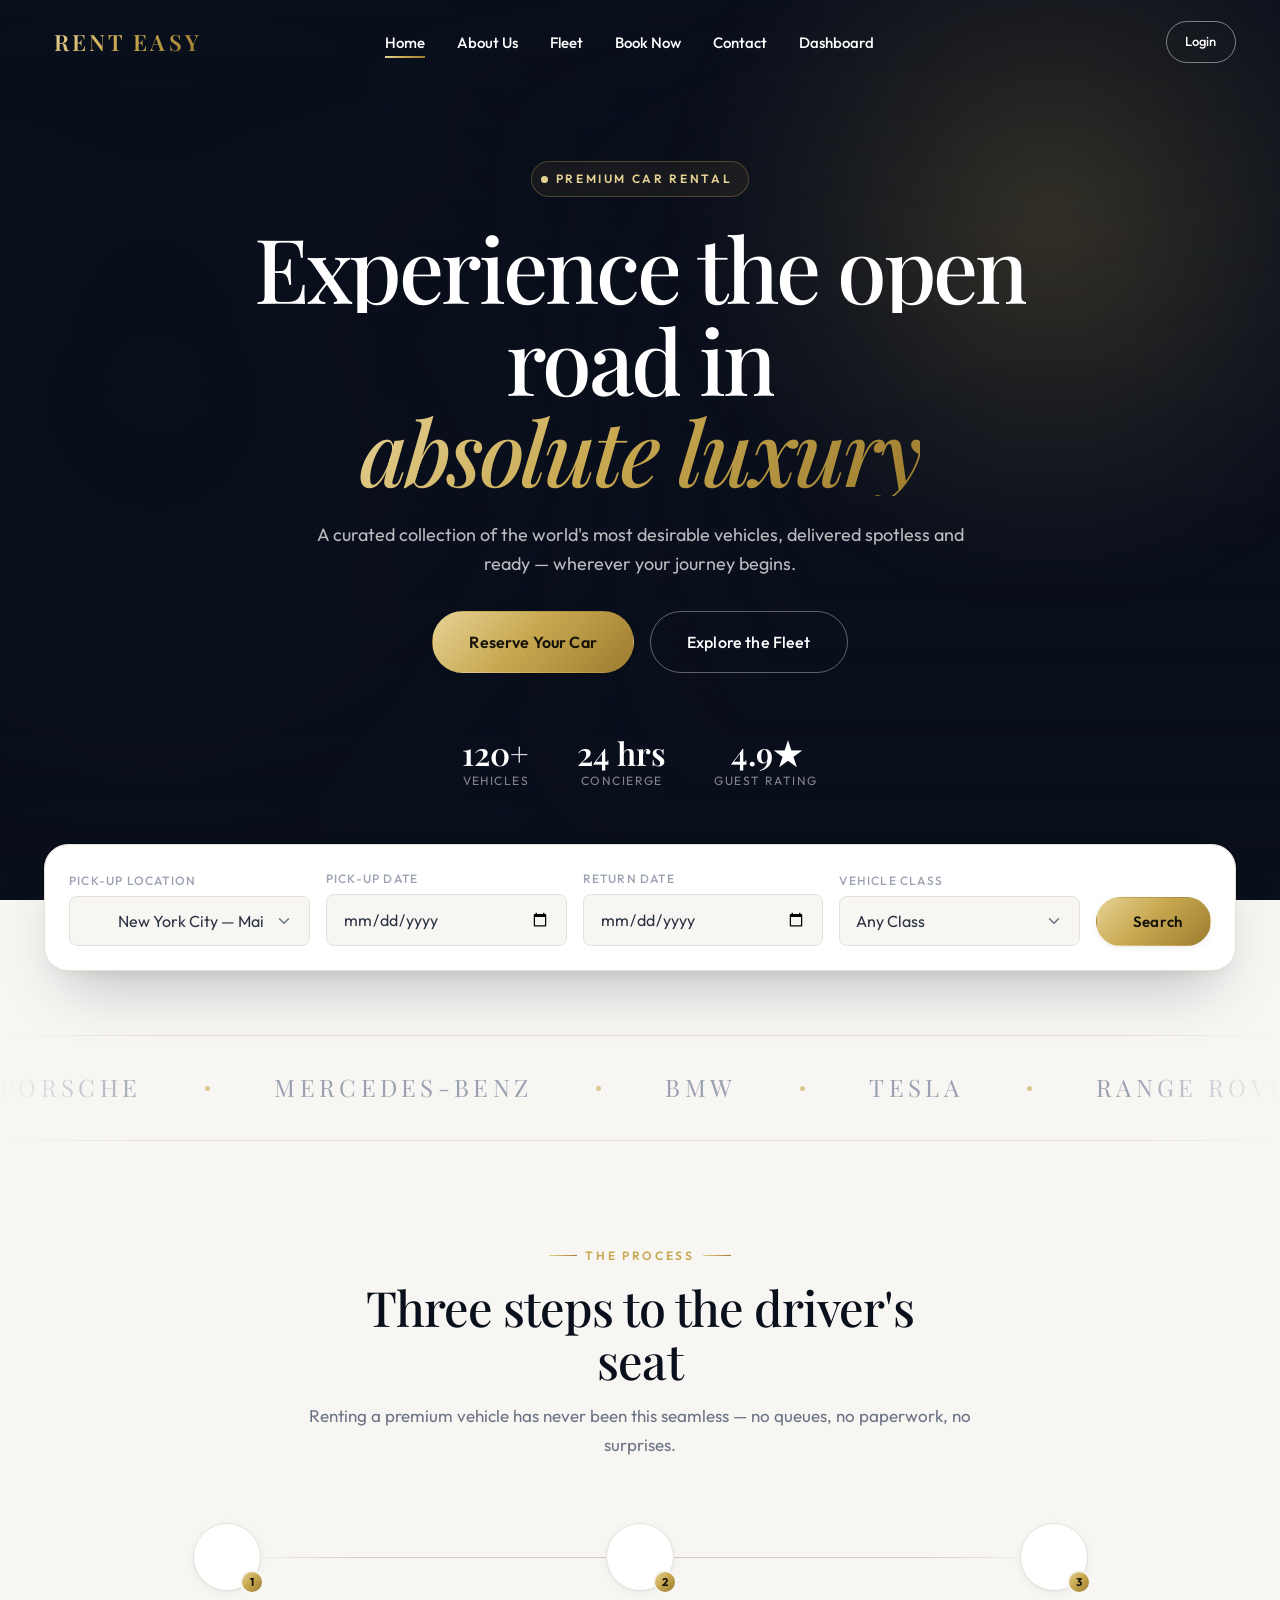
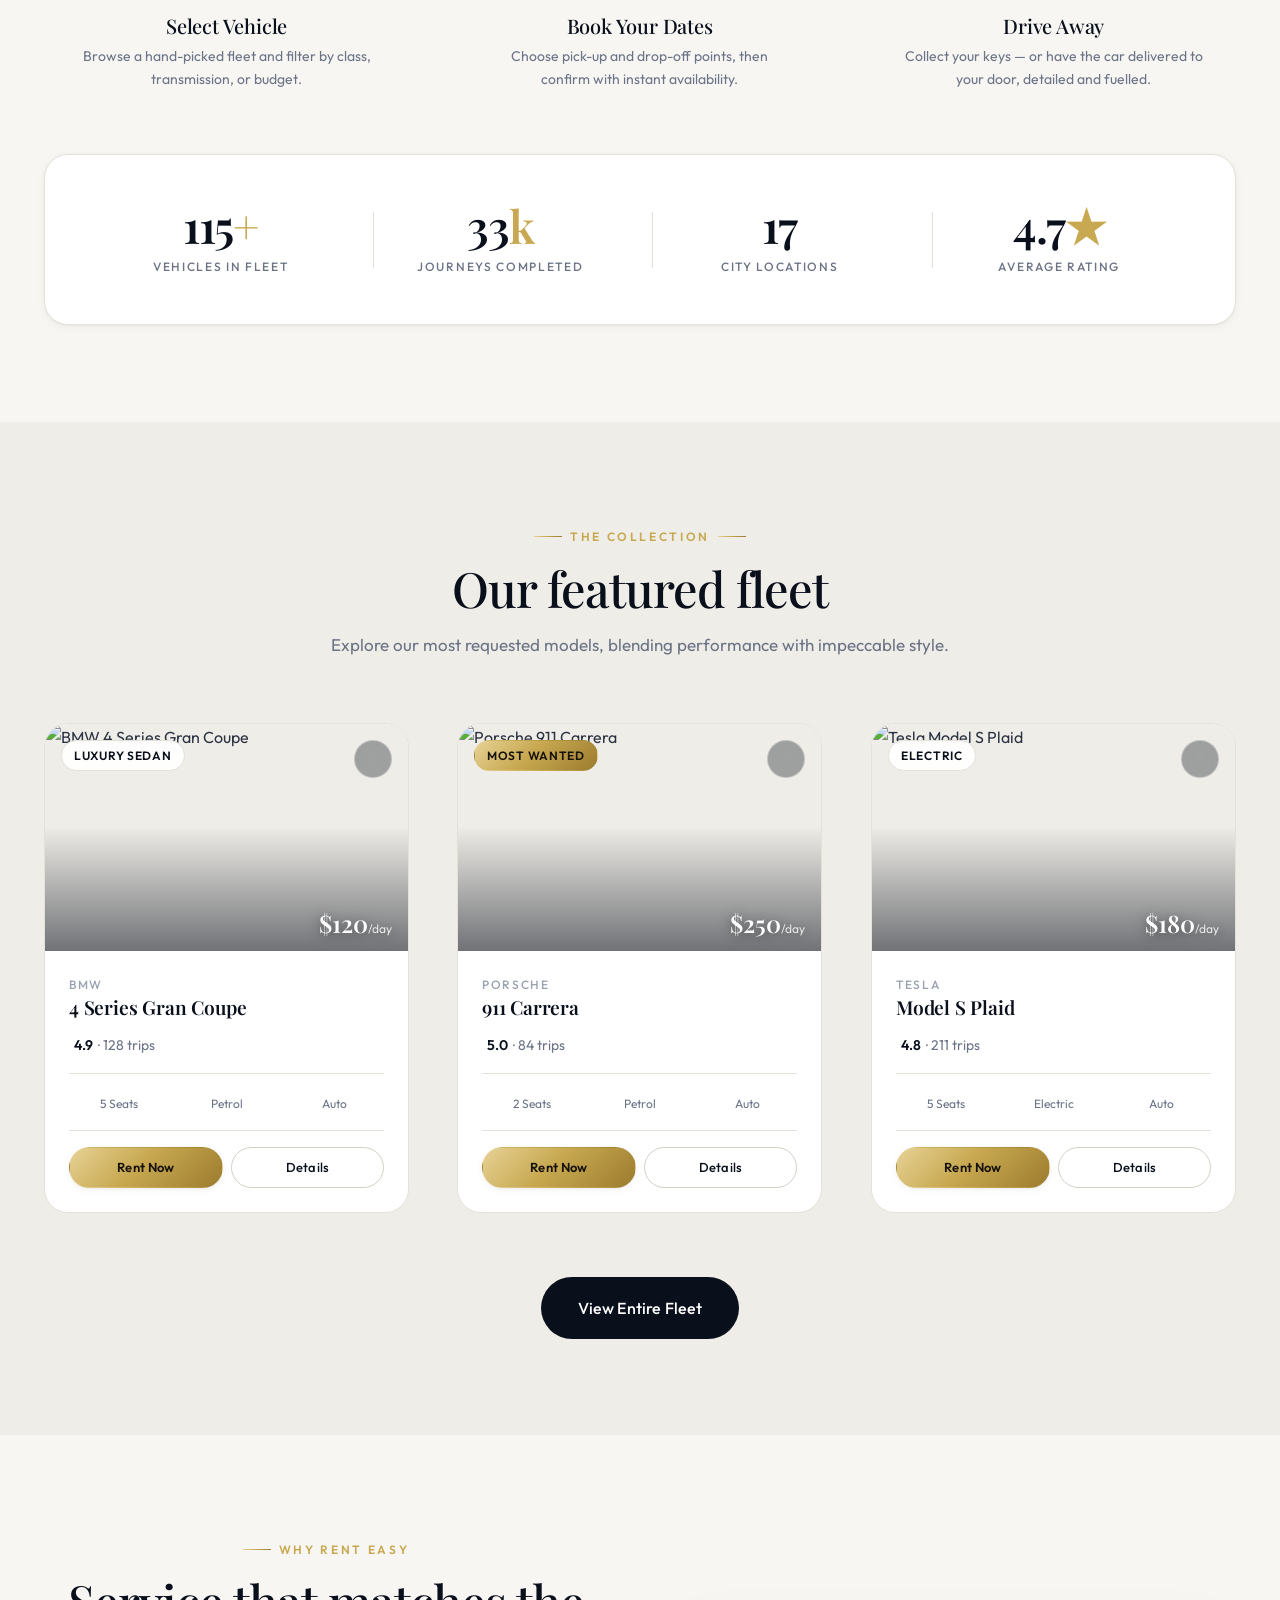
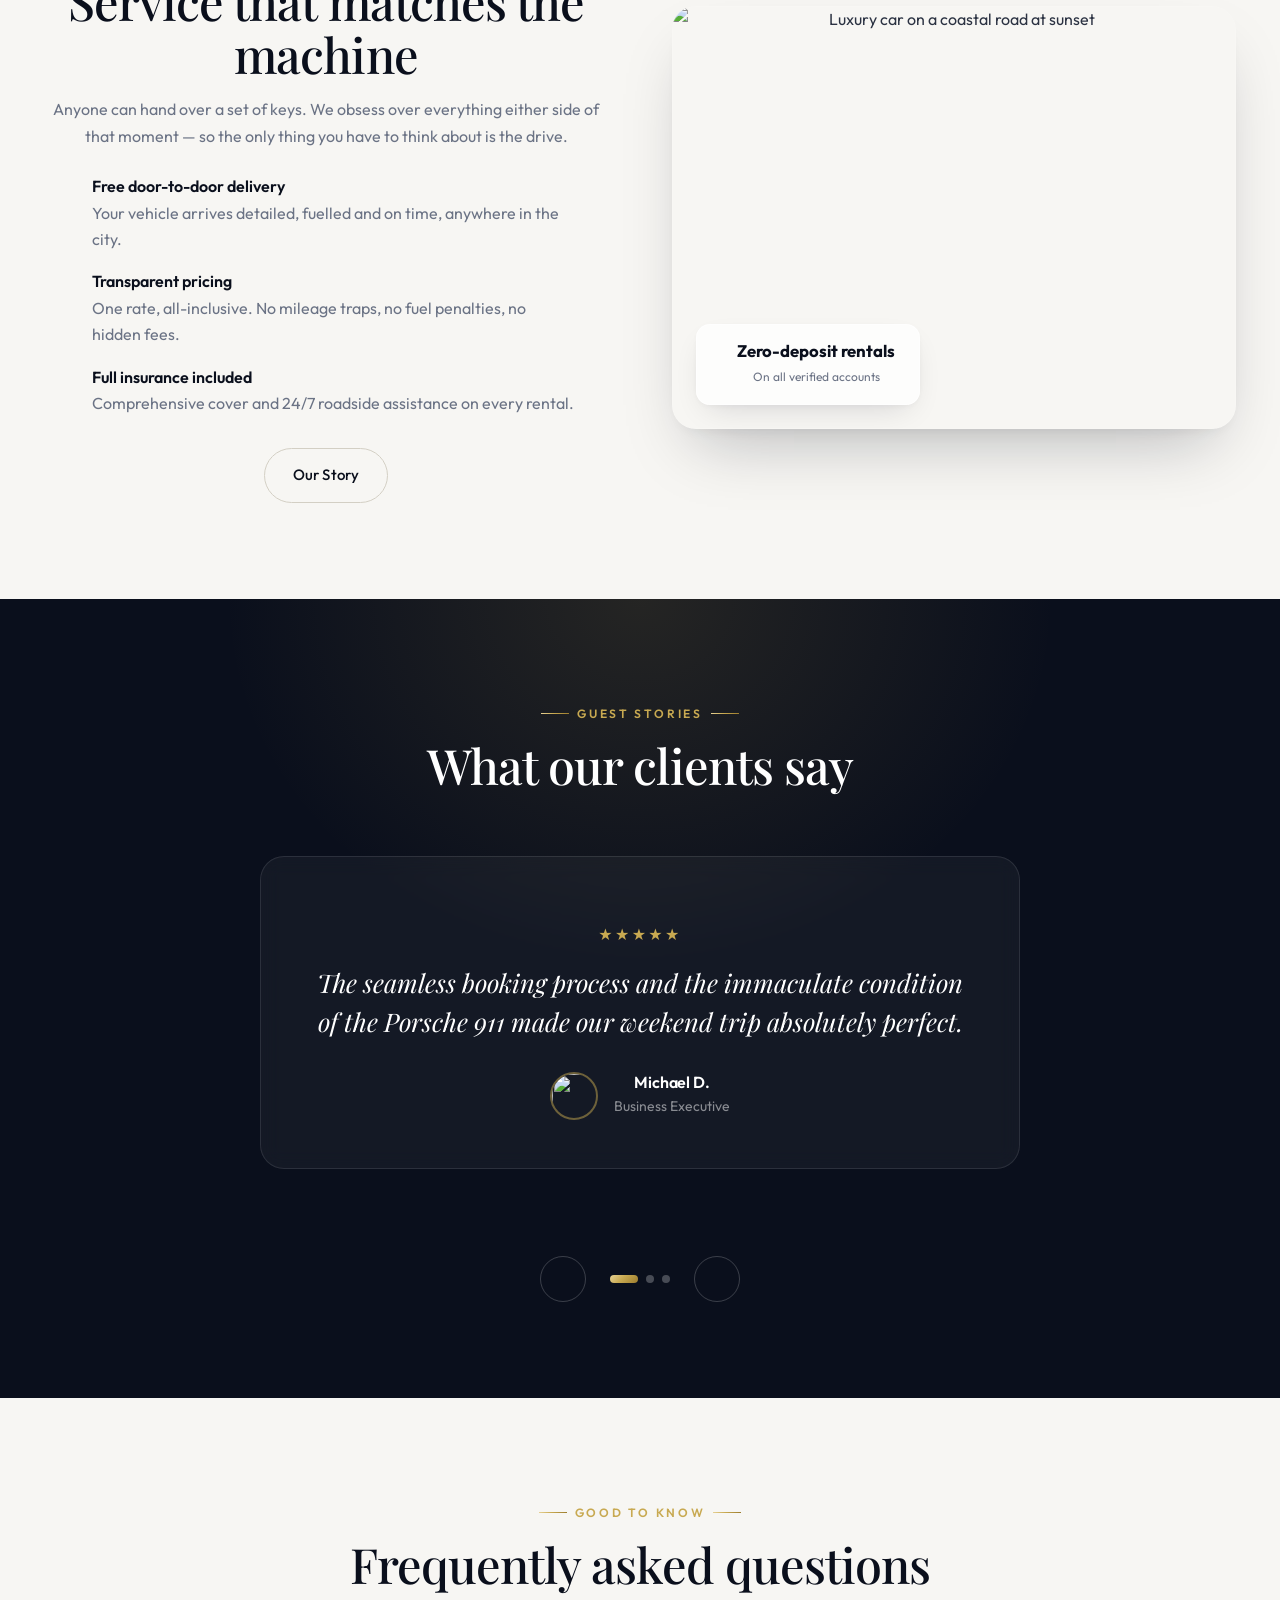
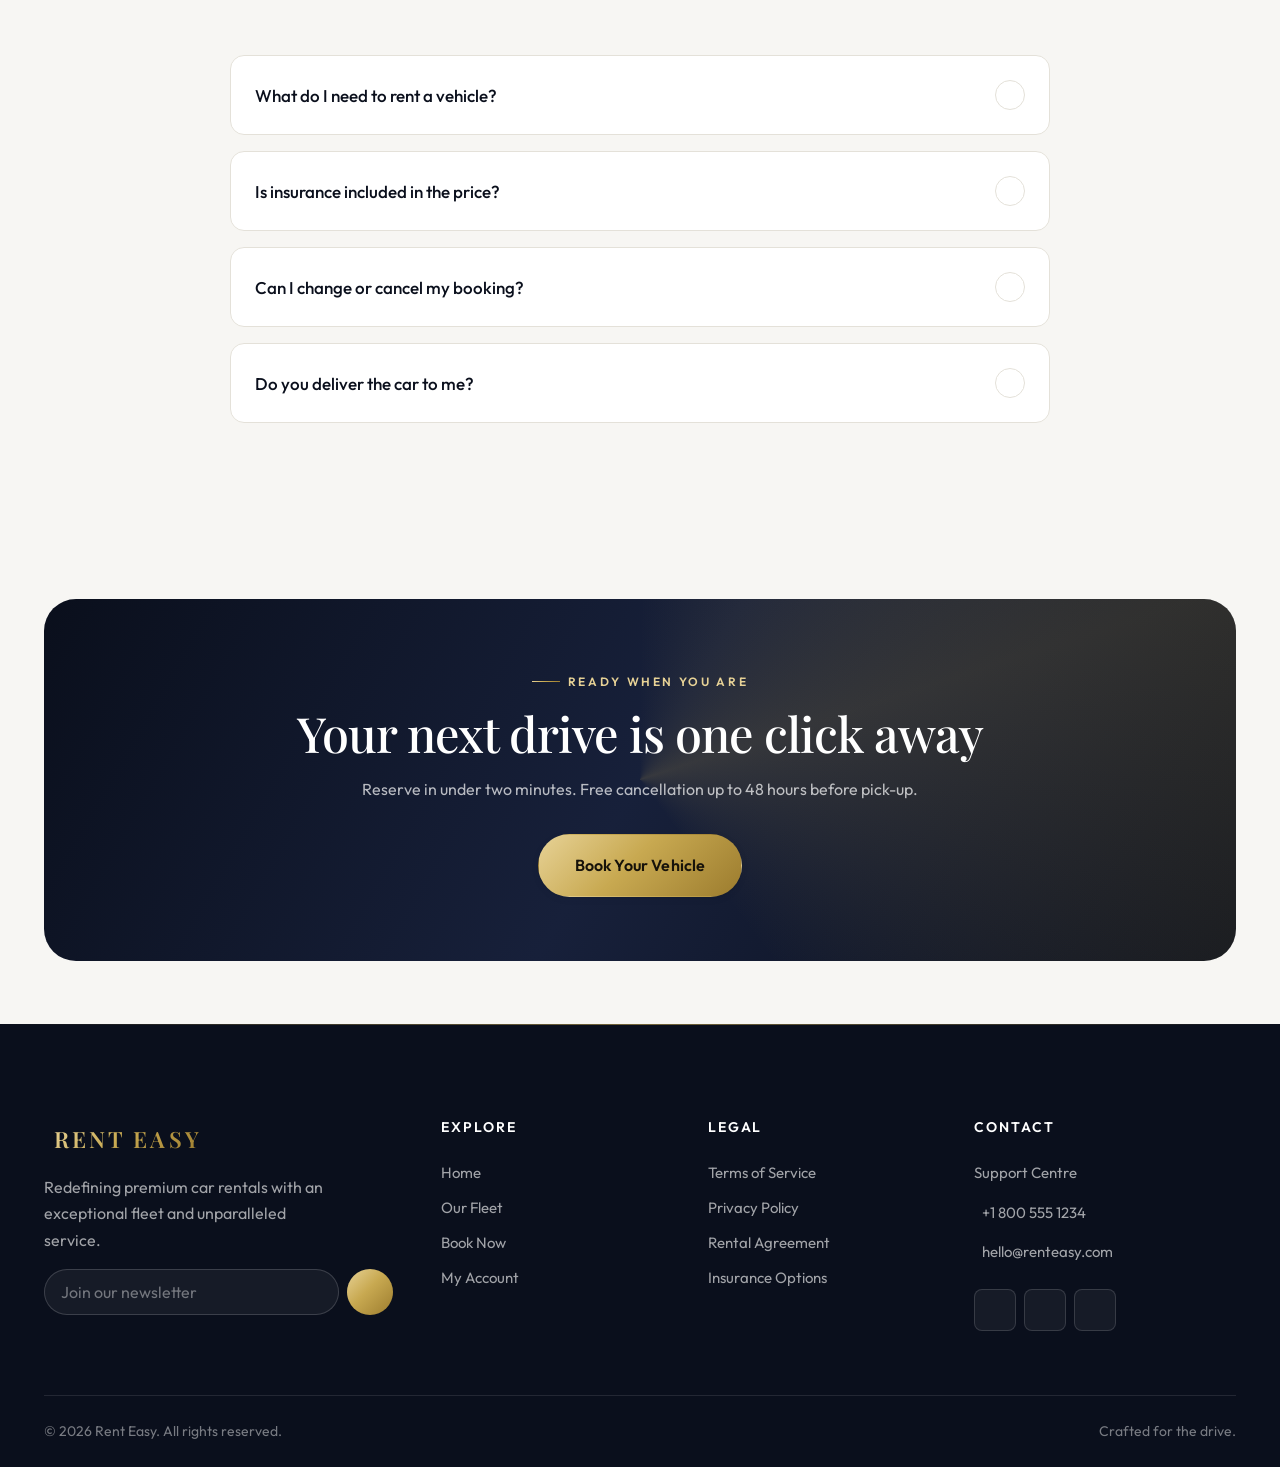
==== commit 09554183: "corrections" ====
--- a/index.html
+++ b/index.html
@@ -98,7 +98,7 @@
     <!-- Hero -->
     <section class="hero">
       <div class="hero-bg">
-        <img src="https://images.unsplash.com/photo-1503376780353-7e6692767b70?ixlib=rb-4.0.3&auto=format&fit=crop&w=2000&q=80"
+        <img src="https://images.unsplash.com/photo-1541899481282-d53bffe3c35d?ixlib=rb-4.0.3&auto=format&fit=crop&w=2000&q=80"
              alt="" aria-hidden="true" fetchpriority="high">
       </div>
 
--- a/assets/css/style.css
+++ b/assets/css/style.css
@@ -518,6 +518,25 @@
   gap: var(--spacing-3);
 }
 
+/* dashboard: theme + direction controls stay in the bar once the drawer is gone */
+.nav-actions .nav-compact {
+  display: none;
+}
+
+@media (max-width: 1024px) {
+  .nav-actions .nav-compact {
+    display: inline-flex;
+  }
+}
+
+/* dashboard: the menu button leads the bar, sitting before the logo */
+.nav-start {
+  display: flex;
+  align-items: center;
+  gap: var(--spacing-2);
+  min-width: 0;
+}
+
 .hamburger {
   display: none;
   background: none;
@@ -526,7 +545,13 @@
   color: var(--text-main);
   cursor: pointer;
   line-height: 1;
-  padding: 6px;
+  padding: 0;
+  width: 44px;
+  height: 44px;
+  border-radius: var(--radius-sm);
+  align-items: center;
+  justify-content: center;
+  flex: none;
 }
 
 .theme-toggle,
@@ -1733,8 +1758,14 @@
   max-width: 56ch;
 }
 
+.split .check-list {
+  width: fit-content;
+  max-width: 100%;
+  margin-inline: auto;
+}
+
 .split .check-list li {
-  justify-content: center;
+  justify-content: flex-start;
   text-align: left;
 }
 
@@ -2411,7 +2442,39 @@
   display: block;
 }
 
+/* Catalogue layout: flex rather than grid, so a lone card on the final row
+   centres itself at every breakpoint no matter how many cards the filter hides. */
+#fleet-grid {
+  display: flex;
+  flex-wrap: wrap;
+  justify-content: center;
+  gap: var(--spacing-6);
+}
+
+#fleet-grid>.vehicle-card {
+  flex: 1 1 300px;
+  max-width: calc((100% - 2 * var(--spacing-6)) / 3);
+}
+
+@media (max-width: 1023px) {
+  #fleet-grid>.vehicle-card {
+    max-width: calc((100% - var(--spacing-6)) / 2);
+  }
+}
+
+@media (max-width: 560px) {
+  #fleet-grid>.vehicle-card {
+    flex-basis: 100%;
+    max-width: 100%;
+  }
+}
+
 /* List layout for the catalogue */
+#fleet-grid.is-list>.vehicle-card {
+  flex-basis: 100%;
+  max-width: 100%;
+}
+
 #fleet-grid.is-list .vehicle-card {
   flex-direction: row;
 }
@@ -3592,32 +3655,6 @@
   .toolbar-row {
     grid-template-columns: 1fr 1fr;
   }
-
-  .dash-grid {
-    grid-template-columns: 1fr;
-  }
-
-  /* tablet: no side rail — lay the links out as a full-width tab grid
-     so nothing is pushed off the edge of a scroll strip */
-  .dash-nav {
-    position: static;
-    padding: var(--spacing-2);
-  }
-
-  .dash-nav ul {
-    display: grid;
-    grid-template-columns: repeat(3, 1fr);
-    gap: .35rem;
-    overflow: visible;
-  }
-
-  .dash-nav a {
-    justify-content: center;
-    white-space: nowrap;
-    gap: .5rem;
-    padding: .65rem var(--spacing-2);
-    min-height: 48px;
-  }
 }
 
 @media (max-width: 1024px) {
@@ -3632,7 +3669,7 @@
   }
 
   .hamburger {
-    display: block;
+    display: inline-flex;
   }
 
   .hero {
@@ -3812,6 +3849,35 @@
 @media (max-width: 360px) {
   .container {
     padding: 0 var(--spacing-3);
+  }
+
+  /* narrowest phones: keep the logo and the menu button inside the gutters */
+  .nav-container {
+    gap: var(--spacing-2);
+  }
+
+  .logo {
+    font-size: 1.15rem;
+    letter-spacing: .08em;
+    min-width: 0;
+    overflow: hidden;
+    white-space: nowrap;
+  }
+
+  .nav-actions {
+    gap: var(--spacing-2);
+  }
+
+  .hamburger {
+    width: 40px;
+    height: 40px;
+    font-size: 1.45rem;
+  }
+
+  .nav-compact {
+    width: 34px;
+    height: 34px;
+    font-size: 1rem;
   }
 
   .mobile-drawer {
@@ -4057,32 +4123,99 @@
   }
 }
 
-/* ============ Dashboard side-nav on phones ============ */
-/* the 1100px rule turns the nav into a horizontal scroll strip, which hides
-   most of the links on a 360px screen — wrap them into a grid instead */
+/* ============ Dashboard side nav: off-canvas below 1024px ============ */
+/* Desktop keeps the sticky rail; tablet and phone get a hamburger that slides
+   the same nav in from the start edge, so no link is ever cut off. */
+.dash-nav-head,
+.dash-nav-overlay {
+  display: none;
+}
+
+@media (max-width: 1024px) {
+  .dash-grid {
+    grid-template-columns: 1fr;
+  }
+
+
+  .dash-nav-overlay {
+    display: block;
+    position: fixed;
+    inset: 0;
+    background: rgba(12, 10, 8, .55);
+    -webkit-backdrop-filter: blur(2px);
+    backdrop-filter: blur(2px);
+    z-index: 1100;
+    opacity: 0;
+    transition: opacity .35s var(--ease-out);
+  }
+
+  .dash-nav-overlay[hidden] {
+    display: none;
+  }
+
+  .dash-nav-overlay.open {
+    opacity: 1;
+  }
+
+  .dash-nav {
+    position: fixed;
+    top: 0;
+    inset-inline-start: -100%;
+    width: 82%;
+    max-width: 320px;
+    height: 100dvh;
+    z-index: 1101;
+    border-radius: 0;
+    border: none;
+    border-inline-end: 1px solid var(--border-color);
+    box-shadow: var(--shadow-lg);
+    padding: var(--spacing-4) var(--spacing-3) var(--spacing-6);
+    overflow-y: auto;
+    transition: inset-inline-start .4s var(--ease-out);
+  }
+
+  .dash-nav.open {
+    inset-inline-start: 0;
+  }
+
+  /* the rail is reveal-animated on desktop; off-canvas it must not be shifted */
+  .dash-nav[data-reveal] {
+    opacity: 1;
+    transform: none;
+  }
+
+  .dash-nav-head {
+    display: flex;
+    align-items: center;
+    justify-content: space-between;
+    gap: var(--spacing-3);
+    padding-bottom: var(--spacing-3);
+    margin-bottom: var(--spacing-3);
+    border-bottom: 1px solid var(--border-color);
+    font-family: var(--font-heading);
+    font-size: 1.1rem;
+    color: var(--primary);
+  }
+
+  .dash-nav ul {
+    display: flex;
+    flex-direction: column;
+    gap: .25rem;
+    overflow: visible;
+  }
+
+  .dash-nav a {
+    justify-content: flex-start;
+    min-height: 50px;
+    font-size: 1rem;
+  }
+
+}
+
 @media (max-width: 560px) {
   .dash-nav {
-    padding: var(--spacing-2);
-  }
-
-  .dash-nav ul {
-    display: grid;
-    grid-template-columns: repeat(2, 1fr);
-    gap: .35rem;
-    overflow-x: visible;
-  }
-
-  .dash-nav a {
-    white-space: nowrap;
-    justify-content: flex-start;
-    gap: .5rem;
-    padding: .6rem .7rem;
-    min-height: 44px;
-    font-size: .875rem;
-  }
-
-  .dash-nav a i {
-    font-size: 1.05rem;
+    width: 86%;
+    max-width: 300px;
   }
 }
 
